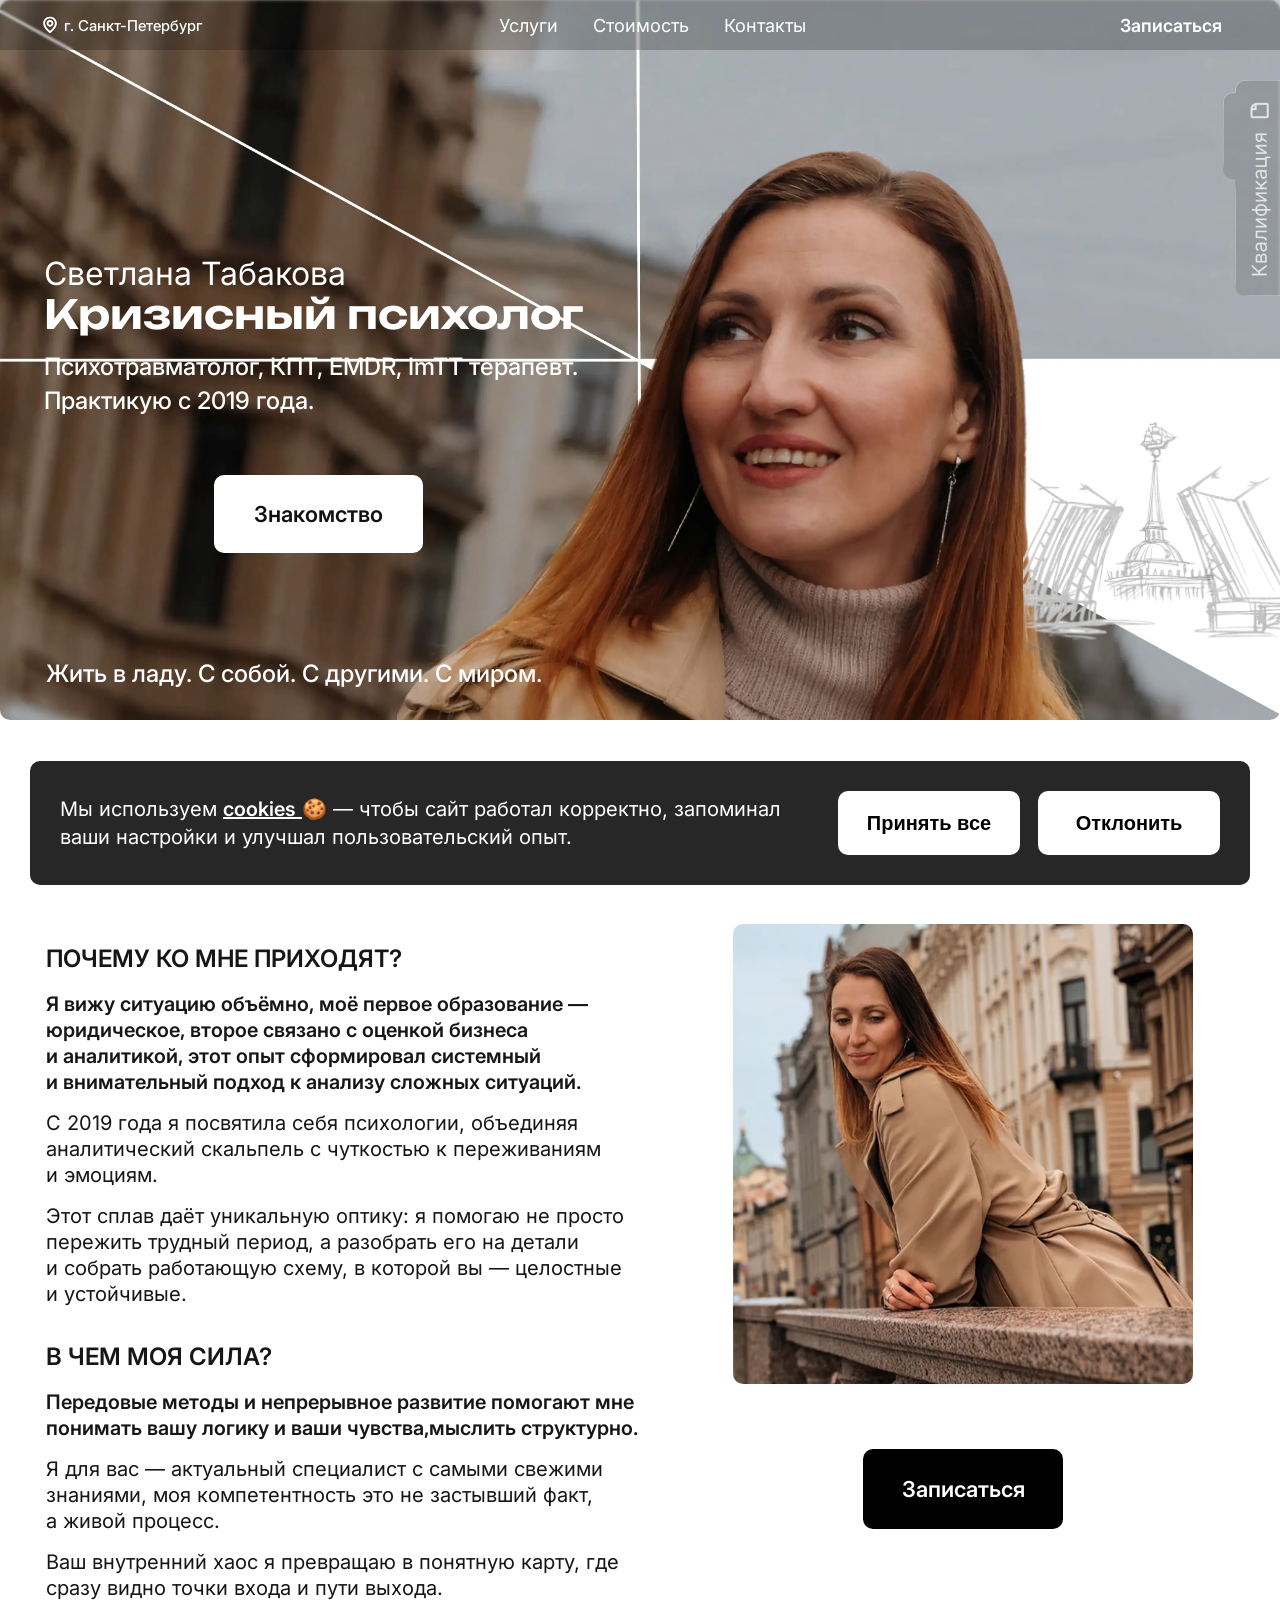
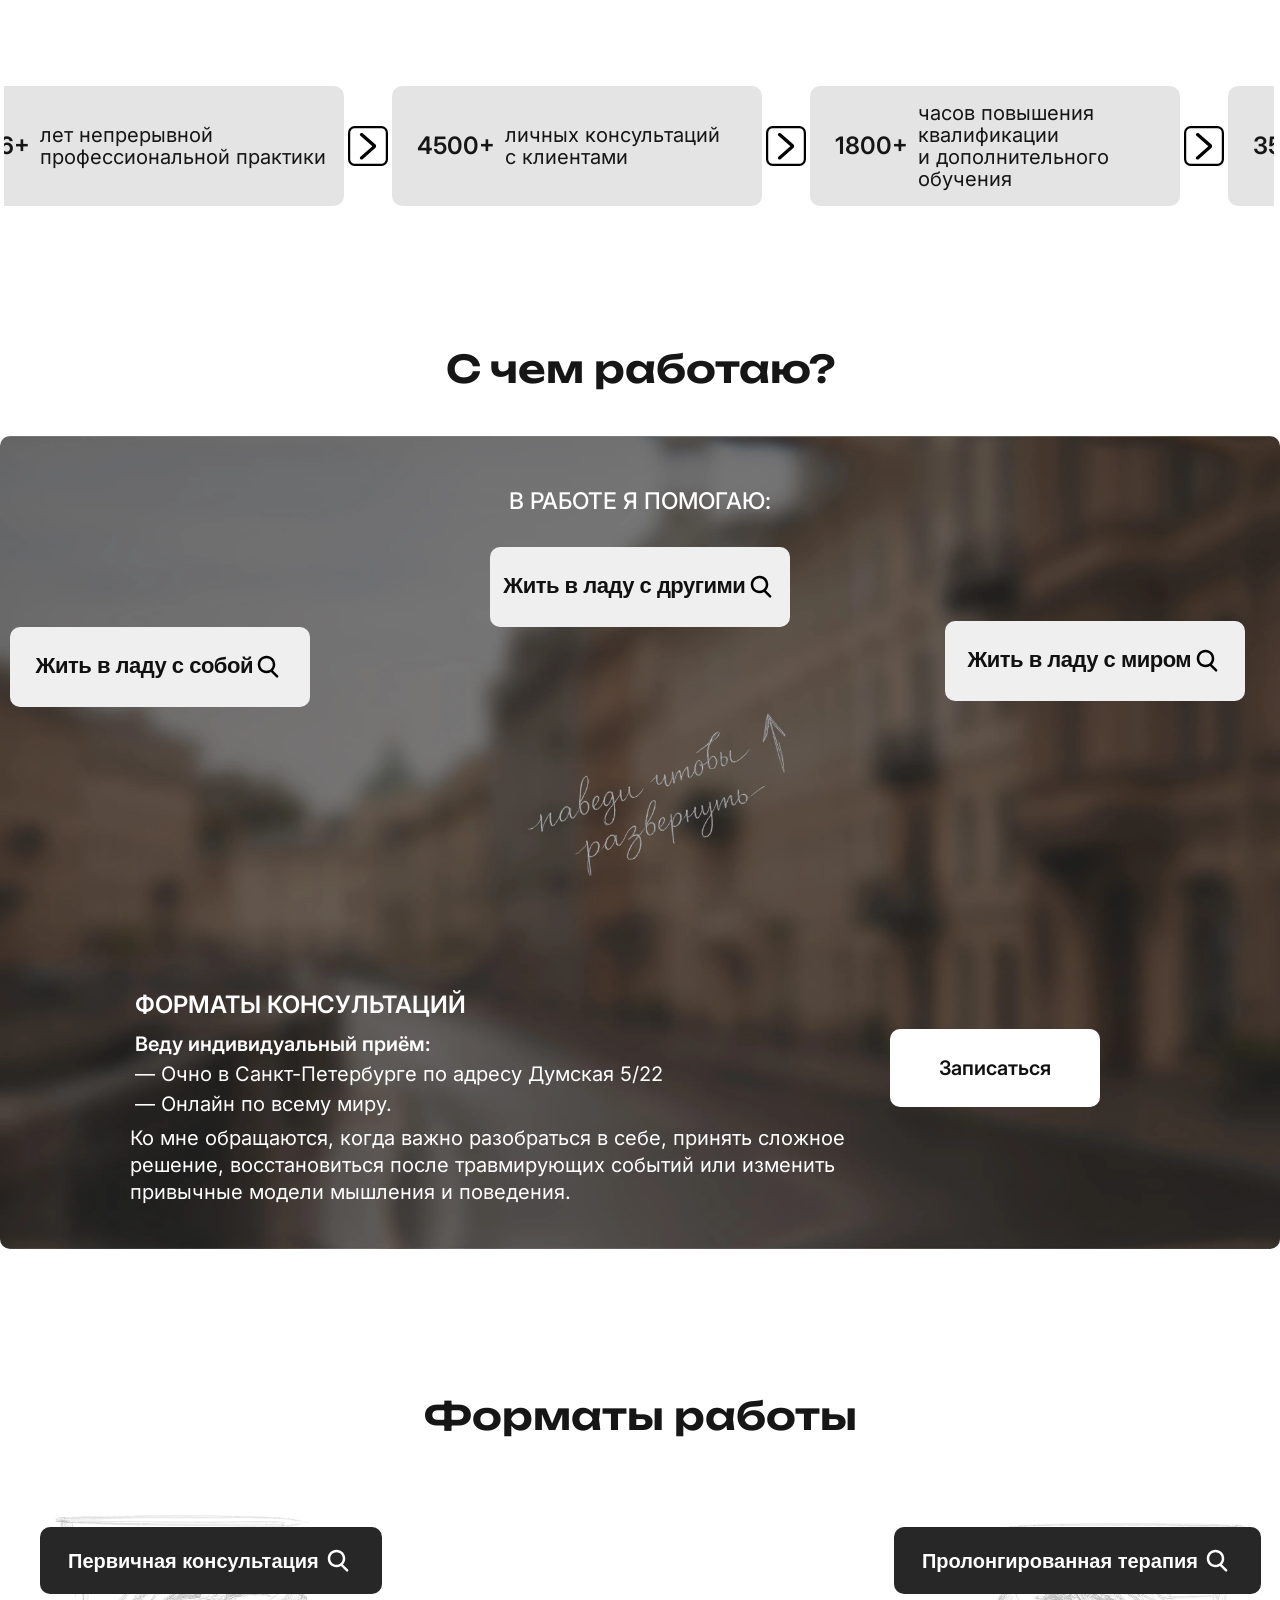
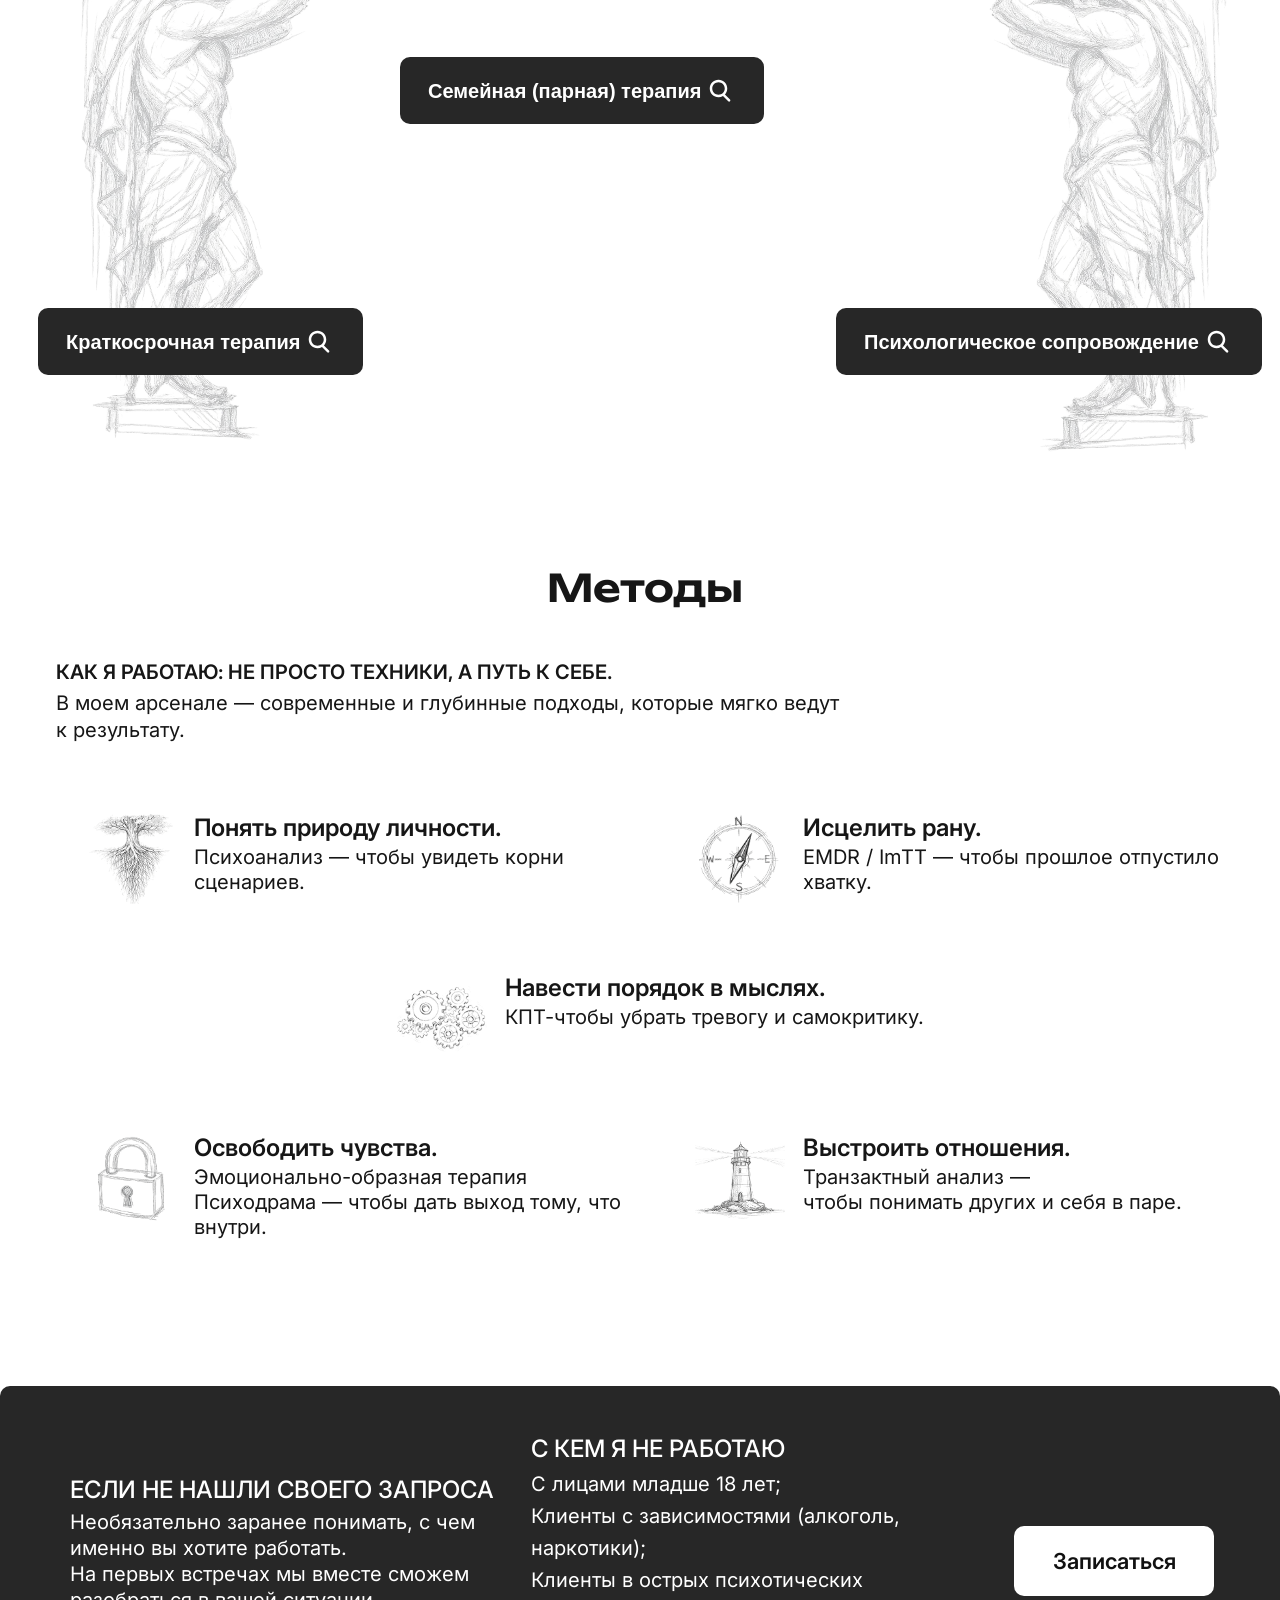
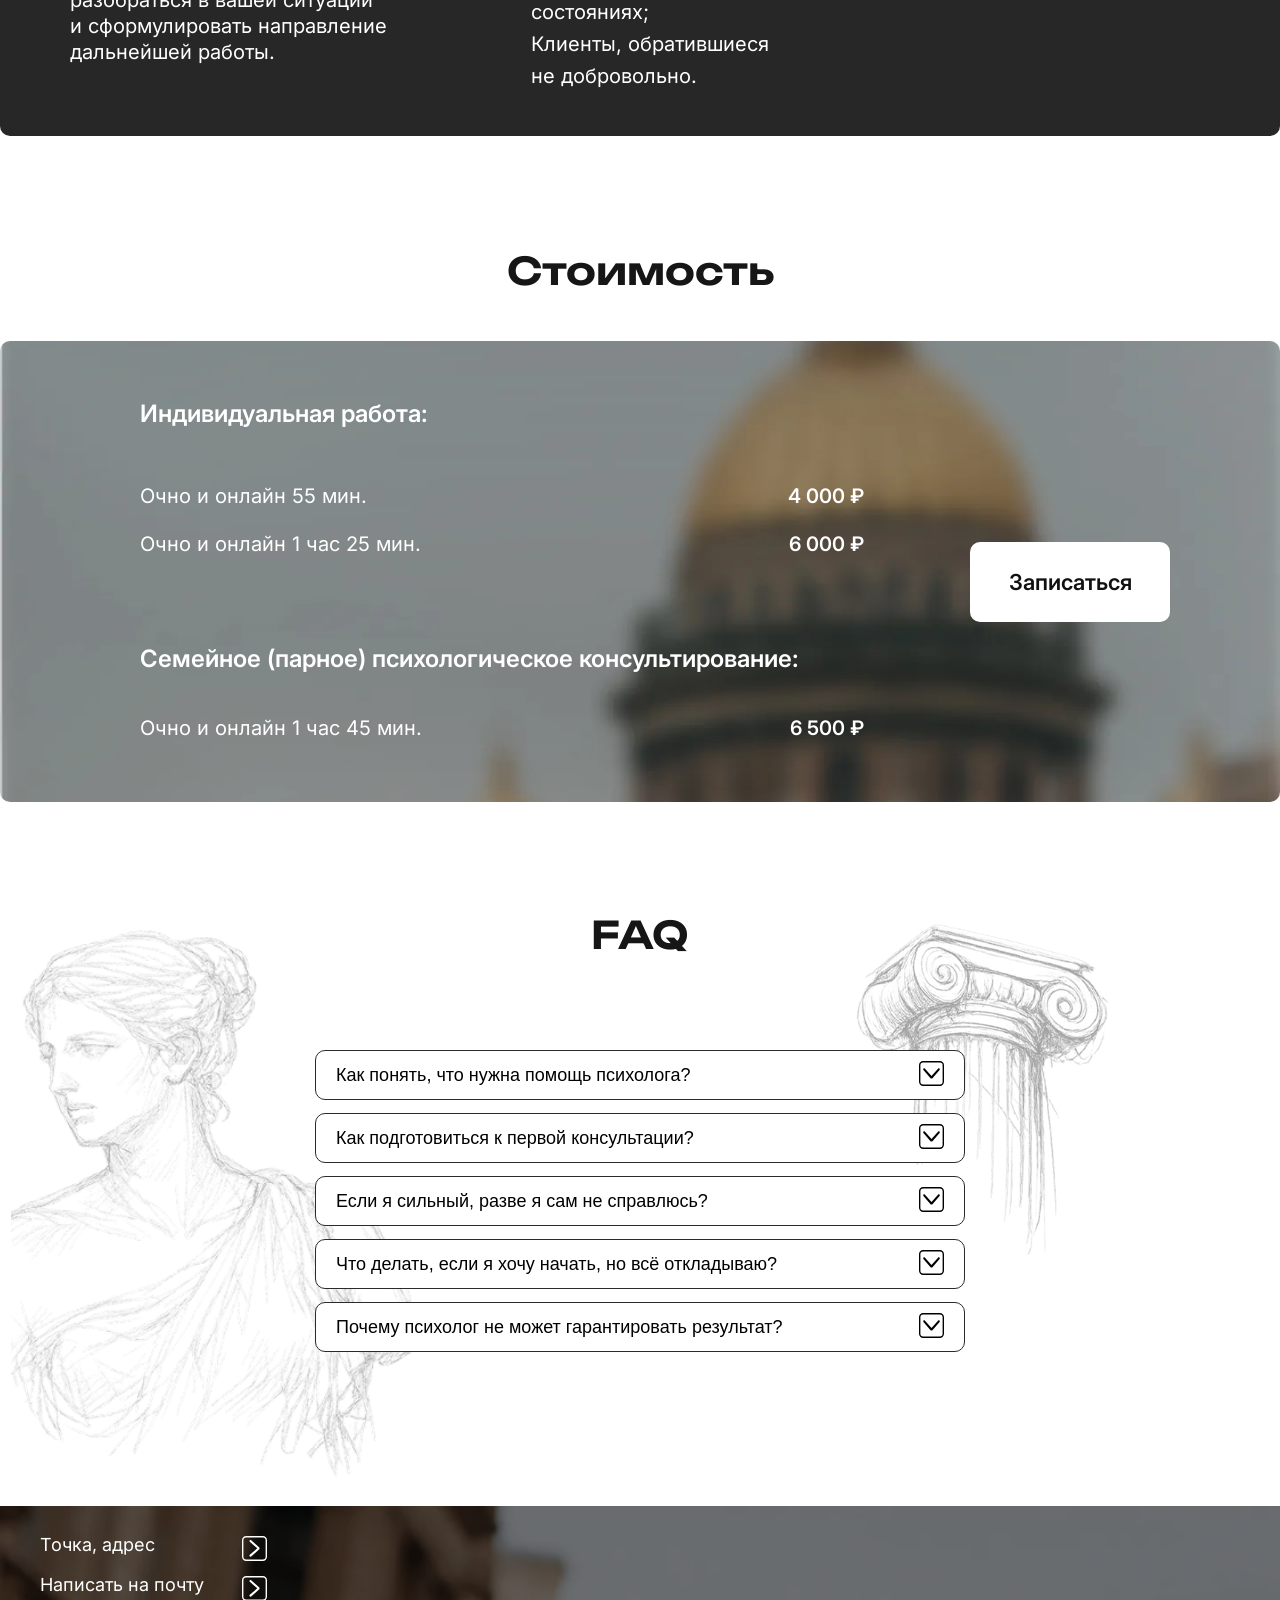
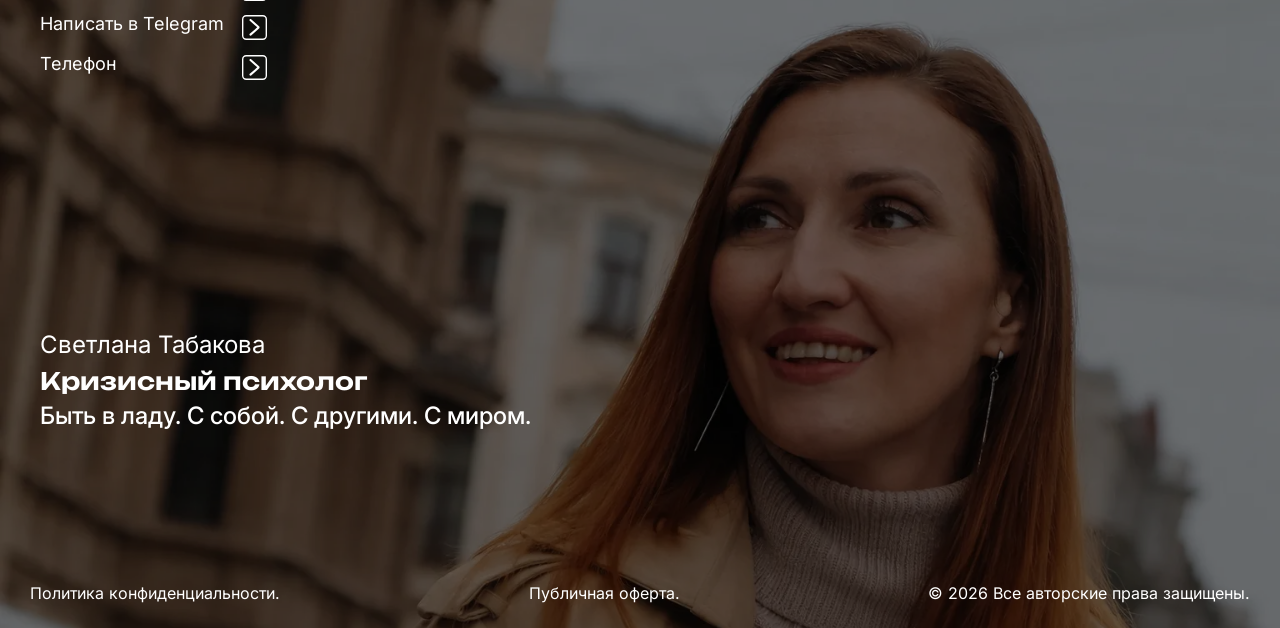
==== index.html @ 74634c0b "SEO" ====
<!doctype html>
<html lang="ru">

<head>
    <meta charset="UTF-8" />
    <meta name="viewport" content="width=device-width, initial-scale=1.0" />
<title>Кризисный психолог в Санкт-Петербурге — Светлана Табакова</title>
<meta name="description" content="Кризисный психолог Светлана Табакова: индивидуальные консультации очно в Санкт-Петербурге, Думская 5/22, и онлайн. Работа с тревогой, кризисом, травмой и отношениями." />

<meta name="author" content="Светлана Табакова" />
<meta name="robots" content="index, follow" />

<link rel="canonical" href="https://svetlanatabakova.ru/" />
<link rel="icon" href="/favicon-new.svg" type="image/svg+xml">
<link rel="alternate icon" href="/favicon-new.svg">

<meta property="og:locale" content="ru_RU" />
<meta property="og:type" content="website" />
<meta property="og:site_name" content="Светлана Табакова" />
<meta property="og:title" content="Кризисный психолог в Санкт-Петербурге — Светлана Табакова" />
<meta property="og:description" content="Индивидуальные консультации психолога очно в Санкт-Петербурге, Думская 5/22, и онлайн. Работа с тревогой, жизненным кризисом, травматическим опытом и отношениями." />
<meta property="og:url" content="https://svetlanatabakova.ru/" />
<meta property="og:image" content="https://svetlanatabakova.ru/img/og-image.jpg" />
<meta property="og:image:width" content="1200" />
<meta property="og:image:height" content="630" />

<meta name="twitter:card" content="summary_large_image" />
<meta name="twitter:title" content="Кризисный психолог в Санкт-Петербурге — Светлана Табакова" />
<meta name="twitter:description" content="Очно в Санкт-Петербурге, Думская 5/22, и онлайн. Индивидуальные консультации при тревоге, кризисе, травматическом опыте и сложностях в отношениях." />
<meta name="twitter:image" content="https://svetlanatabakova.ru/img/og-image.jpg" />
    <link rel="preconnect" href="https://fonts.googleapis.com" />
    <link rel="preconnect" href="https://fonts.gstatic.com" crossorigin />
    <link rel="stylesheet" href="styles.css" />

<script type="application/ld+json">
{
  "@context": "https://schema.org",
  "@graph": [
    {
      "@type": "WebSite",
      "@id": "https://svetlanatabakova.ru/#website",
      "url": "https://svetlanatabakova.ru/",
      "name": "Светлана Табакова — кризисный психолог",
      "inLanguage": "ru-RU",
      "publisher": {
        "@id": "https://svetlanatabakova.ru/#person"
      }
    },
    {
      "@type": "WebPage",
      "@id": "https://svetlanatabakova.ru/#webpage",
      "url": "https://svetlanatabakova.ru/",
      "name": "Кризисный психолог в Санкт-Петербурге — Светлана Табакова",
      "description": "Индивидуальные консультации психолога очно в Санкт-Петербурге, Думская 5/22, и онлайн.",
      "isPartOf": {
        "@id": "https://svetlanatabakova.ru/#website"
      },
      "about": {
        "@id": "https://svetlanatabakova.ru/#business"
      },
      "inLanguage": "ru-RU"
    },
    {
      "@type": "Person",
      "@id": "https://svetlanatabakova.ru/#person",
      "name": "Светлана Табакова",
      "jobTitle": "Кризисный психолог",
      "url": "https://svetlanatabakova.ru/",
      "email": "lana.tabakova@gmail.com",
      "telephone": "+79110010102",
      "sameAs": [
        "https://t.me/TabakovaSvetlana"
      ],
      "address": {
        "@type": "PostalAddress",
        "streetAddress": "Думская 5/22",
        "addressLocality": "Санкт-Петербург",
        "addressCountry": "RU"
      }
    },
    {
      "@type": ["LocalBusiness", "ProfessionalService"],
      "@id": "https://svetlanatabakova.ru/#business",
      "name": "Светлана Табакова — кризисный психолог",
      "description": "Индивидуальные консультации психолога очно в Санкт-Петербурге и онлайн.",
      "url": "https://svetlanatabakova.ru/",
      "email": "lana.tabakova@gmail.com",
      "telephone": "+79110010102",
      "image": "https://svetlanatabakova.ru/img/og-image.jpg",
      "priceRange": "4000-6500 RUB",
      "address": {
        "@type": "PostalAddress",
        "streetAddress": "Думская 5/22",
        "addressLocality": "Санкт-Петербург",
        "addressCountry": "RU"
      },
      "areaServed": {
        "@type": "City",
        "name": "Санкт-Петербург"
      },
      "founder": {
        "@id": "https://svetlanatabakova.ru/#person"
      },
      "sameAs": [
        "https://t.me/TabakovaSvetlana"
      ],
      "hasOfferCatalog": {
        "@type": "OfferCatalog",
        "name": "Консультации психолога",
        "itemListElement": [
          {
            "@type": "Offer",
            "name": "Индивидуальная консультация психолога, 55 минут",
            "price": "4000",
            "priceCurrency": "RUB",
            "itemOffered": {
              "@type": "Service",
              "name": "Индивидуальная консультация психолога очно или онлайн"
            }
          },
          {
            "@type": "Offer",
            "name": "Индивидуальная консультация психолога, 1 час 25 минут",
            "price": "6000",
            "priceCurrency": "RUB",
            "itemOffered": {
              "@type": "Service",
              "name": "Индивидуальная консультация психолога очно или онлайн"
            }
          },
          {
            "@type": "Offer",
            "name": "Индивидуальная консультация психолога, 1 час 45 минут",
            "price": "6500",
            "priceCurrency": "RUB",
            "itemOffered": {
              "@type": "Service",
              "name": "Индивидуальная консультация психолога очно или онлайн"
            }
          }
        ]
      }
    },
    {
      "@type": "FAQPage",
      "@id": "https://svetlanatabakova.ru/#faq",
      "isPartOf": {
        "@id": "https://svetlanatabakova.ru/#webpage"
      },
      "mainEntity": [
        {
          "@type": "Question",
          "name": "Как понять, что нужна помощь психолога?",
          "acceptedAnswer": {
            "@type": "Answer",
            "text": "Сам факт того, что вы задаётесь этим вопросом, уже говорит о том, что стоит прислушаться к себе. Возможно, вы в чем-то застряли и это мешает вам жить."
          }
        },
        {
          "@type": "Question",
          "name": "Как подготовиться к первой консультации?",
          "acceptedAnswer": {
            "@type": "Answer",
            "text": "Никакой специальной подготовки не требуется. По возможности сформулируйте, какой результат вы хотели бы получить от совместной работы, и обеспечьте себе спокойное, конфиденциальное место для сессии."
          }
        },
        {
          "@type": "Question",
          "name": "Если я сильный, разве я сам не справлюсь?",
          "acceptedAnswer": {
            "@type": "Answer",
            "text": "Справляться самому не всегда значит справляться эффективно и без потерь. Иногда самая сильная позиция - это позволить себе принять помощь и поддержку, чтобы идти дальше увереннее."
          }
        },
        {
          "@type": "Question",
          "name": "Что делать, если я хочу начать, но всё откладываю?",
          "acceptedAnswer": {
            "@type": "Answer",
            "text": "Самый простой способ - сделать маленькое конкретное действие: записаться на одну диагностическую сессию. Это ни к чему не обязывает, но помогает сделать первый шаг."
          }
        },
        {
          "@type": "Question",
          "name": "Почему психолог не может гарантировать результат?",
          "acceptedAnswer": {
            "@type": "Answer",
            "text": "Психотерапия - это совместная работа. Специалист даёт инструменты, знания и безопасное пространство, а результат зависит от готовности применять эти инструменты, доверять процессу и быть честным с собой."
          }
        }
      ]
    }
  ]
}
</script>

</head>

<body>
    <main class="page">
        <section class="hero" id="top">

            <div class="hero__bg" aria-hidden="true">
            </div>
            <header class="hero__topbar">
                <div class="hero__city" id="footer-map-trigger"><img src="img/icons/map.svg" alt="" aria-hidden="true"> г. Санкт-Петербург</div>
                <nav class="hero__nav">
                    <a href="#formats">Услуги</a>
                    <a href="#price">Стоимость</a>
                    <a href="#contacts">Контакты</a>
                </nav>
                <div class="hero__actions">
                    <button class="btn btn--link btn--cta" data-open-consult>Записаться</button>
                    <button class="btn btn--icon" id="menu-toggle" aria-expanded="false" aria-controls="mobile-nav" aria-label="Открыть меню"><img
        src="img/icons/menu.svg" alt="" aria-hidden="true"></button>
                </div>
            </header>
            <nav class="mobile-nav" id="mobile-nav" aria-hidden="true">
                <a href="#formats"><b>Услуги</b></a>
                <a href="#price"><b>Стоимость</b></a>
                <a href="#contacts"><b>Контакты</b></a>
            </nav>
            <button class="qualification-tab" id="qualification-open" aria-label="Открыть квалификацию">
                    <picture>
        <!-- Десктоп -->
        <source 
            media="(min-width: 1024px)" 
            srcset="img/icons/desk-icon.png">

        <!-- Мобилка по умолчанию -->
        <img src="img/icons/button.svg" alt="Квалификация">
    </picture>
            </button>
            <div class="hero__content">
                <h1 class="hero__name">Светлана Табакова</h1>
                <p class="hero__title">Кризисный психолог</p>
                <p class="hero__subtitle">Психотравматолог, КПТ, EMDR, ImTT
                    терапевт.<br />Практикую с 2019 года.</p>
                <button class="btn btn--light" id="intro-open">Знакомство</button>
            </div>
            <picture>
                <source srcset="img/PC_anima-icon.webp" media="(min-width: 1024px)">
                <img src="img/anima-icon.webp" class="hero__image" alt="">
            </picture>
            <p class="hero__slogan">Жить в ладу. С собой. С другими. С миром.</p>
        </section>

        <section class="about section-light" id="about">
            <h2 class="title">Обо мне</h2>

            <div class="about__main">
                <article class="about__text">
                    <h3><b>ПОЧЕМУ КО МНЕ ПРИХОДЯТ?</b></h3>
                    <p><strong>Я вижу ситуацию объёмно, моё первое образование — юридическое,
                            второе связано с оценкой
                            бизнеса и аналитикой, этот опыт сформировал системный и внимательный подход к анализу
                            сложных ситуаций.</strong></p>
                    <p>С 2019 года я посвятила себя психологии, объединяя аналитический
                        скальпель с чуткостью к
                        переживаниям и эмоциям.</p>
                    <p>Этот сплав даёт уникальную оптику: я помогаю не просто пережить трудный
                        период, а разобрать его
                        на детали и собрать работающую схему, в которой вы — целостные и устойчивые.</p>

                    <h3><b>В ЧЕМ МОЯ СИЛА?</b></h3>
                    <p><strong>Передовые методы и непрерывное развитие помогают мне понимать
                            вашу логику и ваши
                            чувства,мыслить структурно.</strong></p>
                    <p>Я для вас — актуальный специалист с самыми свежими знаниями, моя
                        компетентность это не застывший
                        факт, а живой процесс.</p>
                    <p>Ваш внутренний хаос я превращаю в понятную карту, где сразу видно точки
                        входа и пути выхода.</p>
                </article>

                <div class="about__media">
                    <div class="about__photo"><img src="img/about-photo.webp" alt="Светлана Табакова у набережной" loading="lazy"/>
                    </div>
                    <button class="btn btn--dark about__cta btn--cta" data-open-consult>Записаться</button>
                </div>
            </div>

            <div class="stats-scroll" aria-label="Преимущества">
                <article class="stat-card"><strong>6+</strong><span>лет непрерывной
                        профессиональной практики</span>
                </article>
                <span class="stat-arrow"><img src="img/icons/Arrow-right.svg" alt="" aria-hidden="true" loading="lazy"></span>
                <article class="stat-card"><strong>4500+</strong><span>личных консультаций с
                        клиентами</span></article>
                <span class="stat-arrow"><img src="img/icons/Arrow-right.svg" alt="" aria-hidden="true" loading="lazy"></span>
                <article class="stat-card"><strong>1800+</strong><span>часов повышения
                        квалификации и дополнительного
                        обучения</span></article>
                <span class="stat-arrow"><img src="img/icons/Arrow-right.svg" alt="" aria-hidden="true" loading="lazy"></span>
                <article class="stat-card"><strong>350+</strong><span>часов личной
                        терапии</span></article>
            </div>
        </section>

        <h2 class="title">С чем работаю?</h2>

        <section class="help section-dark-image" id="help">
            <div class="help__stage">
                <p class="help__lead">В РАБОТЕ Я ПОМОГАЮ:</p>

                <div class="help__cards">

                    <article class="toggle-card help__card help__card--left" data-toggle-card>
                        <button class="toggle-chip is-light" data-toggle-trigger aria-expanded="false">Жить в ладу с
                            собой <img src="img/icons/Search-Bl.svg" alt="" aria-hidden="true" loading="lazy"></button>
                        <div class="toggle-content" data-toggle-content>
                            <p><b>Когда внутри ясно и спокойно</b><br />— Унять внутреннюю тревогу
                                и напряжение<br />— Перестать себя критиковать и обесценивать<br />— Понять,
                                чего хочется на самом деле<br />— Вернуть вкус к жизни и энергию<br />— Подружиться
                                со своими эмоциями (даже с гневом и грустью)
                            </p>
                        </div>
                    </article>

                    <article class="toggle-card help__card help__card--center" data-toggle-card>
                        <button class="toggle-chip is-light" data-toggle-trigger aria-expanded="false">Жить в ладу с
                            другими <img src="img/icons/Search-Bl.svg" alt="" aria-hidden="true" loading="lazy"></button>
                        <div class="toggle-content" data-toggle-content>
                            <p><b>Когда отношения приносят радость, а не боль</b><br />— Перестать бояться конфликтов и
                                научиться договариваться<br />— Выстроить личные границы без чувства вины<br />— Понять
                                причины повторяющихся ссор в паре<br />— Исцелить детские травмы, влияющие на отношения
                                сейчас<br />— Научиться доверять и быть уязвимым без страха</p>
                        </div>
                    </article>

                    <article class="toggle-card help__card help__card--right" data-toggle-card>
                        <button class="toggle-chip is-light" data-toggle-trigger aria-expanded="false">Жить в ладу с
                            миром <img src="img/icons/Search-Bl.svg" alt="" aria-hidden="true" loading="lazy"></button>
                        <div class="toggle-content" data-toggle-content>
                            <p><b>Когда мир не пугает, а открывается</b><br />— Найти опору, когда земля уходит
                                из-под ног<br />— Справиться с жизненными кризисами и переменами<br />
                                — Принять то, что нельзя изменить (утрату, расставание)<br />— Перестать ждать подвоха
                                от жизни<br />— Ощутить себя в безопасности здесь и сейчас</p>
                        </div>
                    </article>
                </div>

              <div class="help__consulting">

    <div class="help__consulting-top">
        <div class="help__consulting-text">
            <h3>ФОРМАТЫ КОНСУЛЬТАЦИЙ</h3>

            <p><strong>Веду индивидуальный приём:</strong><br>
                — Очно в Санкт-Петербурге по адресу Думская 5/22<br>
                — Онлайн по всему миру.
            </p>
        </div>

        <button class="btn btn--light help__cta btn--cta" data-open-consult>
            Записаться
        </button>
    </div>

    <div class="help__consulting-bottom">
        <p>
            Ко мне обращаются, когда важно разобраться в себе, принять сложное решение,
            восстановиться после травмирующих событий или изменить привычные модели мышления и поведения.
        </p>
    </div>

</div>
        </section>

        <section class="formats section-light" id="formats">
            <h2 class="title">Форматы работы</h2>
            <div class="formats__stage">
                <img class="formats__art formats__art--left" src="img/column-left.webp"
                    alt="Декоративная скульптура слева" loading="lazy"/>
                <img class="formats__art formats__art--right" src="img/column-right.webp"
                    alt="Декоративная скульптура справа" loading="lazy" />

                <article class="toggle-card formats__card formats__card--tl" data-toggle-card>
                    <button class="toggle-chip" data-toggle-trigger aria-expanded="false">Первичная консультация
                        <img src="img/icons/Search.svg" alt="" aria-hidden="true" loading="lazy"></button>
                    <div class="toggle-content" data-toggle-content>
                        <p>На первой встрече мы познакомимся, уточним
                            или сформируем ваш запрос и наметим возможные пути решения.<br /> Вы можете выбрать удобную
                            продолжительность встречи: 55 минут или 1 час 25 минут.<br />Консультация поможет взглянуть
                            на ситуацию с новой стороны и понять, хотите ли вы продолжить работу дальше.</p>
                    </div>
                </article>

                <article class="toggle-card formats__card formats__card--tr" data-toggle-card>
                    <button class="toggle-chip" data-toggle-trigger aria-expanded="false"
                        style="font-size: 10px;">Пролонгированная терапия
                        <img src="img/icons/Search.svg" alt="" aria-hidden="true" loading="lazy"></button>
                    <div class="toggle-content" data-toggle-content>
                        <p><b>Подходит для работы с глубокими
                                и комплексными запросами, когда важно исследовать внутренние процессы и добиться
                                устойчивых
                                изменений в восприятии себя, других и мира.</b><br />Сроки работы заранее
                            не устанавливаются —
                            терапия продолжается столько, сколько вы считаете необходимым, до ощущения внутренней
                            достаточности и завершённости.<br />Рекомендуемая регулярность встреч —
                            1 раз в 7–10 дней.<br />Также можно закрепить постоянный день и время для встреч
                            на длительный период.</p>
                    </div>
                </article>

                <article class="toggle-card formats__card formats__card--c" data-toggle-card>
                    <button class="toggle-chip" data-toggle-trigger aria-expanded="false">Семейная (парная) терапия
                        <img src="img/icons/Search.svg" alt="" aria-hidden="true" loading="lazy"></button>
                    <div class="toggle-content" data-toggle-content>
                        <p>Сессии проходят 1 раз в 1,5–2 недели — такая периодичность позволяет
                            партнёрам осмыслить полученные инсайты и постепенно внедрять изменения
                            в отношения.<br />Продолжительность встречи — 1,5–2 часа.Обычно для работы с запросом
                            требуется
                            от 3 до 8 сессий.<br />Дальнейшее продолжение терапии вы определяете самостоятельно, исходя
                            из своих ощущений и потребностей.</p>
                    </div>
                </article>

                <article class="toggle-card formats__card formats__card--bl" data-toggle-card>
                    <button class="toggle-chip" data-toggle-trigger aria-expanded="false">Краткосрочная терапия
                        <img src="img/icons/Search.svg" alt="" aria-hidden="true" loading="lazy"></button>
                    <div class="toggle-content" data-toggle-content>
                        <p><b>Подходит для работы с конкретным запросом или одной темой,
                                в которой
                                вы хотите разобраться.</b><br />Обычно требуется от 3 до 10 встреч.<br />Рекомендуемая
                            периодичность — 1 раз в 7–10 дней.</p>
                    </div>
                </article>

                <article class="toggle-card formats__card formats__card--br" data-toggle-card>
                    <button class="toggle-chip" data-toggle-trigger aria-expanded="false">Психологическое сопровождение
                        <img src="img/icons/Search.svg" alt="" aria-hidden="true" loading="lazy"></button>
                    <div class="toggle-content" data-toggle-content>
                        <p><b>Этот формат подходит в периоды острого стресса, переживания горя,
                                травмирующих событий или сложных жизненных решений. В такие моменты особенно важны
                                поддержка, внимание и безопасное пространство, когда собственных ресурсов может
                                не хватать.
                            </b><br />Регулярность встреч может составлять до 2 раз в неделю.<br />Продолжительность
                            сессии
                            вы выбираете самостоятельно, ориентируясь на свои внутренние потребности.</p>
                    </div>
                </article>
            </div>
        </section>

        <section class="methods-section section-light" id="methods">
            <h2 class="title">Методы</h2>
            <p class="methods__heading">КАК Я РАБОТАЮ: НЕ ПРОСТО ТЕХНИКИ, А ПУТЬ К СЕБЕ.</p>
            <p class="methods__lead">В моем арсенале — современные и глубинные подходы, которые мягко ведут к
                результату.</p>

            <div class="methods-grid">
                <article class="method-item">
                    <img src="img/icons/tree.png" alt="Иконка корни" loading="lazy"/>
                    <div>
                        <h3>Понять природу личности.</h3>
                        <p>Психоанализ — чтобы увидеть корни сценариев.</p>
                    </div>
                </article>

                <article class="method-item">
                    <img src="img/icons/compass.png" alt="Иконка компас" loading="lazy"/>
                    <div>
                        <h3>Исцелить рану.</h3>
                        <p>EMDR / ImTT — чтобы прошлое отпустило хватку.</p>
                    </div>
                </article>

                <article class="method-item method-item--wide">
                    <img src="img/icons/gears.png" alt="Иконка шестерни" loading="lazy"/>
                    <div>
                        <h3>Навести порядок в мыслях.</h3>
                        <p>КПТ-чтобы убрать тревогу и самокритику.</p>
                    </div>
                </article>

                <article class="method-item">
                    <img src="img/icons/castle.png" alt="Иконка замок" loading="lazy"/>
                    <div>
                        <h3>Освободить чувства.</h3>
                        <p>Эмоционально-образная терапия<br />Психодрама — чтобы дать выход тому, что внутри.</p>
                    </div>
                </article>

                <article class="method-item">
                    <img src="img/icons/lighthouse.png" alt="Иконка маяк" loading="lazy"/>
                    <div>
                        <h3>Выстроить отношения.</h3>
                        <p>Транзактный анализ —<br />чтобы понимать других и себя в паре.</p>
                    </div>
                </article>
            </div>
        </section>

        <section class="section-dark info-block" id="info">
            <div class="container">

                <div class="info-block__inner">
                    <div class="info-block__top">

                        <h2>ЕСЛИ НЕ НАШЛИ СВОЕГО ЗАПРОСА</h2>

                        <p>
                            Необязательно заранее понимать, с чем именно вы хотите работать.<br />
                            На первых встречах мы вместе сможем разобраться в вашей ситуации
                            и сформулировать направление дальнейшей работы.
                        </p>
                    </div>
                    <div class="info-block__bottom">
                        <div class="info-block__text">
                            <h3>С КЕМ Я НЕ РАБОТАЮ</h3>

                            <ul>
                                <li>С лицами младше 18 лет;</li>
                                <li>Клиенты с зависимостями (алкоголь, наркотики);</li>
                                <li>Клиенты в острых психотических состояниях;</li>
                                <li>Клиенты, обратившиеся не добровольно.</li>
                            </ul>
                        </div>
                        <div class="info-block__cta">
                            <button class="btn btn--light btn--cta" data-open-consult>Записаться</button>
                        </div>
                    </div>

                </div>

            </div>
        </section>

        <section class="price section-light" id="price">
            <h2 class="title">Стоимость</h2>
            <div class="price__panel">
                <div class="price__list">
                    <div class="price__group">
                        <p><strong>Индивидуальная работа:</strong></p>
                        <p>Очно и онлайн 55 мин. <b>4 000 ₽</b></p>
                        <p> Очно и онлайн 1 час 25 мин. <b>6 000 ₽</b></p>
                    </div>
                    <div class="price__group-bottom">
                        <p><strong>Семейное (парное) психологическое консультирование:</strong></p>
                        <p>Очно и онлайн 1 час 45 мин.<b>6 500 ₽</b></p>
                    </div>
                </div>
                <button class="btn btn--light btn--cta" data-open-consult>Записаться</button>
            </div>
        </section>

        <section class="faq section-light">
            <h2 class="title">FAQ</h2>
            <div class="faq-list">
                <article class="faq-item" data-toggle-card>
                    <button class="faq-btn" data-toggle-trigger aria-expanded="false">Как понять, что нужна помощь
                        психолога? <span><img src="img/icons/Arrow-down.svg" alt="" aria-hidden="true" loading="lazy"></span></button>
                    <div class="faq-answer" data-toggle-content>
                        <p>Сам факт того, что вы задаётесь этим вопросом, уже говорит
                            о том, что стоит прислушаться к себе. <br /> Возможно, вы в чем‑то «застряли» и это мешает
                            вам жить.
                        </p>
                    </div>
                </article>
                <article class="faq-item" data-toggle-card>
                    <button class="faq-btn" data-toggle-trigger aria-expanded="false">Как подготовиться к первой
                        консультации? <span><img src="img/icons/Arrow-down.svg" alt="" aria-hidden="true" loading="lazy"></span></button>
                    <div class="faq-answer" data-toggle-content>
                        <p>Никакой специальной подготовки не требуется. <br /> Единственная просьба — по возможности,
                            сформулировать, какой результат вы хотели бы получить от нашей совместной работы,
                            и обеспечить себе спокойное, конфиденциальное место для сессии, где вас никто не прервёт.
                        </p>
                    </div>
                </article>
                <article class="faq-item" data-toggle-card>
                    <button class="faq-btn" data-toggle-trigger aria-expanded="false">Если я сильный, разве я сам не
                        справлюсь? <span><img src="img/icons/Arrow-down.svg" alt="" aria-hidden="true" loading="lazy"></span></button>
                    <div class="faq-answer" data-toggle-content>
                        <p>Справляться самому не всегда значит справляться эффективно и без потерь. <br />Иногда самая
                            сильная позиция — это позволить себе принять помощь и поддержку, чтобы идти дальше
                            ещё увереннее.</p>
                    </div>
                </article>
                <article class="faq-item" data-toggle-card>
                    <button class="faq-btn" data-toggle-trigger aria-expanded="false">Что делать, если я хочу начать, но
                        всё откладываю? <span><img src="img/icons/Arrow-down.svg" alt="" aria-hidden="true" loading="lazy"></span></button>
                    <div class="faq-answer" data-toggle-content>
                        <p>Это нормально.<br />Самый простой способ — перестать думать и сделать маленькое конкретное
                            действие: записаться на одну диагностическую сессию.<br />Это ни к чему
                            не обязывает.<br />Вы просто придёте познакомиться, и после этого примете
                            решение.<br />Обычно именно первый шаг снимает львиную долю страха
                            и сопротивления.</p>
                    </div>
                </article>
                <article class="faq-item" data-toggle-card>
                    <button class="faq-btn" data-toggle-trigger aria-expanded="false">Почему психолог не может
                        гарантировать результат? <span><img src="img/icons/Arrow-down.svg" alt="" aria-hidden="true" loading="lazy"></span></button>
                    <div class="faq-answer" data-toggle-content>
                        <p>Психотерапия — это совместная работа, а не волшебная таблетка.<br />Я, как специалист,
                            даю вам инструменты, знания и безопасное пространство.<br />Результат зависит от того,
                            насколько вы готовы эти инструменты применять, доверять процессу и быть честным с самим
                            собой.<br />Обещать быстрое «исцеление» – неэтично.<br />Гарантировать можно лишь то,
                            что я сделаю всё возможное со своей стороны, чтобы вам помочь.</p>
                    </div>
                </article>
            </div>
        </section>

        <footer class="footer" id="contacts">
            <div class="footer__bg" aria-hidden="true">
                <img src="img/footer-ph.webp" alt="" aria-hidden="true" loading="lazy">
            </div>

            <ul class="footer__links">
                <li>
<li class="footer__item footer__item--map">

    <span class="footer__label" id="open-map">Точка, адрес</span>
    <span class="footer__go" id="map-arrow">
        <img src="img/icons/Arrow-rightW.svg" alt="" aria-hidden="true" loading="lazy">
    </span>

    <div class="map-popup" id="map-popup">
        <script type="text/javascript" charset="utf-8" async
            src="https://api-maps.yandex.ru/services/constructor/1.0/js/?um=constructor%3A3764629a6627decd0d462bcb3f797cd612fb704bcc325d1809f50b25eabda153&amp;width=100%25&amp;height=300&amp;lang=ru_RU&amp;scroll=true">
        </script>
    </div>

</li>
                <li><span class="footer__label"><a href="mailto:lana.tabakova@gmail.com" class="footer__label">
    Написать на почту
</span><span class="footer__go"><img
                            src="img/icons/Arrow-rightW.svg" alt="" aria-hidden="true" loading="lazy"></a></span></li>
                <li><span class="footer__label"><a href="https://t.me/TabakovaSvetlana" target="_blank" class="footer__label">
    Написать в Telegram
</span><span class="footer__go"><img
                            src="img/icons/Arrow-rightW.svg" alt="" aria-hidden="true" loading="lazy"></a></span></li>
                <li><span class="footer__label"><a href="sms:+79110010102" class="footer__label">
    Телефон
</span><span class="footer__go"><img
                            src="img/icons/Arrow-rightW.svg" alt="" aria-hidden="true" loading="lazy"></a></span></li>
            </ul>

            <div class="footer__identity">
                <p class="footer__name">Светлана Табакова</p>
                <p class="footer__role">Кризисный психолог</p>
                <p class="footer__motto">Быть в ладу. С собой. С другими. С миром.</p>
            </div>

            <div class="footer__legal">
                <span><a href="source/Politika_konfidentsialnosti_2026.pdf" class="doc-link">Политика
                        конфиденциальности.</a></span>
                <span><a href="source/Publichnaya_oferta_2026.pdf" class="doc-link">Публичная
                        оферта.</a></span>
                <span>© 2026 Все авторские права защищены.</span>
            </div>
        </footer>
    </main>

    <div class="modal" id="intro-modal" aria-hidden="true">
        <div class="modal__overlay" data-close="intro-modal"></div>
        <div class="modal__panel modal__panel--video">
            <div class="video-card">
                <video id="intro-video" playsinline controls preload="none">
                <source src="source/IMG_1676.mp4" type="video/mp4">
                </video>
            </div>
        </div>
    </div>

    <div class="modal" id="qualification-modal" aria-hidden="true">
        <div class="modal__overlay" data-close="qualification-modal"></div>
        <div class="modal__panel">
            <h3 class="modal__title">Квалификация</h3>
            <p class="modal__lead">Имею профессиональное образование и регулярно повышаю
                квалификацию</p>
            <p class="modal__section">1. Базовое образование.</p>
            <div class="diplomas diplomas--five">
                <div class="diploma"> <img src="/img/diploma/diploma-1.webp" alt="Диплом 1" loading="lazy"></div>
                <div class="diploma"><img src="/img/diploma/diploma-2.webp" alt="Диплом 2" loading="lazy"></div>
                <div class="diploma"><img src="/img/diploma/diploma-3.webp" alt="Диплом 3" loading="lazy"></div>
                <div class="diploma"><img src="/img/diploma/diploma-4.webp" alt="Диплом 4" loading="lazy"></div>
                <div class="diploma"><img src="/img/diploma/diploma-5.webp" alt="Диплом 5" loading="lazy"></div>
            </div>
            <p class="modal__section">2. Повышение квалификации.</p>
            <div class="diplomas diplomas--four">
                <div class="diploma"><img src="/img/diploma/qualification-1.webp" alt="Квалификация 1" loading="lazy"></div>
                <div class="diploma"><img src="/img/diploma/qualification-2.webp" alt="Квалификация 2" loading="lazy"></div>
                <div class="diploma"><img src="/img/diploma/qualification-3.webp" alt="Квалификация 3" loading="lazy"></div>
                <div class="diploma"><img src="/img/diploma/qualification-4.webp" alt="Квалификация 4" loading="lazy"></div>
                <div class="diploma"><img src="/img/diploma/qualification-5.webp" alt="Квалификация 5" loading="lazy"></div>
                <div class="diploma"><img src="/img/diploma/qualification-6.webp" alt="Квалификация 6" loading="lazy"></div>
                <div class="diploma"><img src="/img/diploma/qualification-7.webp" alt="Квалификация 7" loading="lazy"></div>
                <div class="diploma"><img src="/img/diploma/qualification-8.webp" alt="Квалификация 8" loading="lazy"></div>
                <div class="diploma"><img src="/img/diploma/qualification-9.webp" alt="Квалификация 9" loading="lazy"></div>
                <div class="diploma"><img src="/img/diploma/qualification-10.webp" alt="Квалификация 10" loading="lazy"></div>
                <div class="diploma"><img src="/img/diploma/qualification-11.webp" alt="Квалификация 11" loading="lazy"></div>
                <div class="diploma"><img src="/img/diploma/qualification-12.webp" alt="Квалификация 12" loading="lazy"></div>
            </div>

            <div class="qualification-more" id="qualification-more" hidden>
                <p class="modal__section">3. Сертификаты.</p>
                <div class="diplomas diplomas--four diplomas--certs">
                    <div class="diploma"><img src="/img/diploma/cert-1.webp" alt="Сертификат 1" loading="lazy"></div>
                    <div class="diploma"><img src="/img/diploma/cert-2.webp" alt="Сертификат 2" loading="lazy"></div>
                    <div class="diploma"><img src="/img/diploma/cert-3.webp" alt="Сертификат 3" loading="lazy"></div>
                    <div class="diploma"><img src="/img/diploma/cert-4.webp" alt="Сертификат 4" loading="lazy"></div>
                    <div class="diploma"><img src="/img/diploma/cert-5.webp" alt="Сертификат 5" loading="lazy"></div>
                    <div class="diploma"><img src="/img/diploma/cert-6.webp" alt="Сертификат 6" loading="lazy"></div>
                    <div class="diploma"><img src="/img/diploma/cert-7.webp" alt="Сертификат 7" loading="lazy"></div>
                    <div class="diploma"><img src="/img/diploma/cert-8.webp" alt="Сертификат 8" loading="lazy"></div>
                    <div class="diploma"><img src="/img/diploma/cert-9.webp" alt="Сертификат 9" loading="lazy"></div>
                    <div class="diploma"><img src="/img/diploma/cert-10.webp" alt="Сертификат 10" loading="lazy"></div>
                    <div class="diploma"><img src="/img/diploma/cert-11.webp" alt="Сертификат 11" loading="lazy"></div>
                    <div class="diploma"><img src="/img/diploma/cert-12.webp" alt="Сертификат 12" loading="lazy"></div>
                    <div class="diploma"> <img src="/img/diploma/cert-13.webp" alt="Сертификат 13" loading="lazy"></div>
                    <div class="diploma"><img src="/img/diploma/cert-14.webp" alt="Сертификат 14" loading="lazy"></div>
                    <div class="diploma"><img src="/img/diploma/cert-15.webp" alt="Сертификат 15" loading="lazy"></div>
                    <div class="diploma"><img src="/img/diploma/cert-16.webp" alt="Сертификат 16" loading="lazy"></div>
                    <div class="diploma"><img src="/img/diploma/cert-17.webp" alt="Сертификат 17" loading="lazy"></div>
                    <div class="diploma"><img src="/img/diploma/cert-18.webp" alt="Сертификат 18" loading="lazy"></div>
                    <div class="diploma"><img src="/img/diploma/cert-19.webp" alt="Сертификат 19" loading="lazy"></div>
                    <div class="diploma"><img src="/img/diploma/cert-20.webp" alt="Сертификат 20" loading="lazy"></div>
                </div>
            </div>

            <button class="btn btn--light qualification-expand" id="qualification-expand" type="button"
                aria-expanded="false">Смотреть ещё</button>
        </div>
    </div>

    <div class="modal" id="consult-modal" aria-hidden="true">
        <div class="modal__overlay" data-close="consult-modal"></div>
        <div class="modal__panel consult-modal">
            <h3 class="modal__title">Запись на консультацию</h3>
            <p class="modal__lead">Оставьте данные и я свяжусь с вами в ближайшее время.</p>
   <form class="consult-form"
      action="https://getform.io/f/0yii679jwx0"
      method="POST">
<input 
    type="text"
    name="fi-sender-firstName"
    placeholder="Имя Фамилия"
    required
    minlength="3"
    pattern="^[А-Яа-яA-Za-zЁё\s-]+$"
    title="Введите имя и фамилию буквами"
/>
<input 
    type="tel"
    name="fi-sender-phone"
    placeholder="Телефон"
    required
    pattern="^\+[1-9]\d{10,14}$"
    title="Введите номер в международном формате. Например: +79991234567"
/>
    <input type="email" name="fi-sender-email" placeholder="E-mail" required />
    <textarea name="fi-text-message" placeholder="Можете оставить ваш комментарий"></textarea>

<label class="consent-row first-row">
    <input type="checkbox" id="privacy" name="fi-consent-privacy" required />
    <span class="consent-text">
        Я согласен с
        <a href="source/Politika_konfidentsialnosti_2026.pdf" class="doc-link" target="_blank" rel="noopener">
            Политикой конфиденциальности
        </a>
    </span>
</label>

<label class="consent-row">
    <input type="checkbox" id="offer" name="fi-consent-offer" required />
    <span class="consent-text">
        Я принимаю условия
        <a href="source/Publichnaya_oferta_2026.pdf" class="doc-link" target="_blank" rel="noopener">
            Публичной оферты
        </a>
    </span>
</label>


    <button type="submit" class="btn btn--light btn--submit btn--cta">
        Записаться
    </button>
</form>
        </div>
    </div>

    <div class="modal" id="doc-modal" aria-hidden="true">
        <div class="modal__overlay" data-close="doc-modal"></div>

        <div class="modal__panel">
            <button class="modal__close" data-close="doc-modal" aria-label="Закрыть окно">×</button>

            <iframe id="doc-frame" src="" width="100%" height="100%" style="border: none;" title="Документ"></iframe>
        </div>
    </div>
<div class="modal modal--inline" id="map-modal" aria-hidden="true">
    <div class="modal__panel modal__panel--map">
       <iframe id="map-frame" frameborder="0" allowfullscreen title="Карта: Санкт-Петербург, Думская 5/22"></iframe>
    </div>
</div>

</div>

    </div>
    <div class="lightbox" id="lightbox">
    <img class="lightbox__img" id="lightbox-img" src="" alt="">
</div>
<script>
document.addEventListener('DOMContentLoaded', () => {

    const lightbox = document.getElementById('lightbox');
    const lightboxImg = document.getElementById('lightbox-img');

    if (!lightbox || !lightboxImg) return;

    document.querySelectorAll('.diploma img').forEach(img => {
        img.addEventListener('click', () => {
            lightboxImg.src = img.src;
            lightbox.classList.add('is-open');
        });
    });

    lightbox.addEventListener('click', () => {
        lightbox.classList.remove('is-open');
        lightboxImg.src = '';
    });

});
</script>

<script src="https://forminit.com/sdk/v1/forminit.js"></script>

<script
  src="https://example.com/forminit.js"
  onerror="console.warn('forminit.js не загрузился, форма работает без него')">
</script>

<script defer>
  document.addEventListener("DOMContentLoaded", () => {
    const forminit = new Forminit();
    const FORM_ID = "0yii679jwx0";
    const form = document.getElementById("contact-form");

    form.addEventListener("submit", async (e) => {
      e.preventDefault();

      const formData = new FormData(form);

      console.log("sending...");

      const res = await forminit.submit(FORM_ID, formData);

      console.log(res);
    });
  });
</script>

<div class="cookie-consent" id="cookie-consent">
  <p class="cookie-consent__text">
    Мы используем
    <a href="source/Politika_konfidentsialnosti_2026.pdf" target="_blank" class="cookie-consent__link">
      <b>cookies</b>
    </a>
    🍪 — чтобы сайт работал корректно, запоминал ваши настройки и улучшал пользовательский опыт.
  </p>

  <div class="cookie-consent__actions">
    <button class="cookie-consent__btn cookie-consent__btn--accept" id="cookie-accept">
      Принять все
    </button>
    <button class="cookie-consent__btn cookie-consent__btn--decline" id="cookie-decline">
      Отклонить
    </button>
  </div>
</div>

<script>
const phoneInput = document.querySelector('input[name="fi-sender-phone"]');
const nameInput = document.querySelector('input[name="fi-sender-firstName"]');

phoneInput.addEventListener('invalid', () => {
    phoneInput.setCustomValidity(
        'Введите номер в формате +79991234567'
    );
});

phoneInput.addEventListener('input', () => {
    phoneInput.setCustomValidity('');
});

nameInput.addEventListener('invalid', () => {
    nameInput.setCustomValidity(
        'Введите имя и фамилию буквами'
    );
});

nameInput.addEventListener('input', () => {
    nameInput.setCustomValidity('');
});
</script>

<script>
window.addEventListener('load', () => {
    const video = document.getElementById('intro-video');

    if (!video) return;

    const t = setTimeout(() => {
        video.preload = 'auto';
        video.load();
    }, 1500);

    window.addEventListener('beforeunload', () => clearTimeout(t));
});
</script>

    <script src="script.js" defer></script>

</body>

</html>
---- styles.css ----
@font-face {
    font-family: 'Inter';
    src: url('/fonts/Inter/static/Inter-Regular.woff2') format('woff2'),
         url('/fonts/Inter/static/Inter_24pt-Regular.ttf') format('truetype');
    font-weight: 400;
    font-display: swap;
}

@font-face {
    font-family: 'Inter';
    src: url('/fonts/Inter/static/Inter24pt-Medium.woff2') format('woff2'),
         url('/fonts/Inter/static/Inter_24pt-Medium.ttf') format('truetype');
    font-weight: 600;
    font-display: swap;
}

@font-face {
    font-family: 'Inter';
    src: url('/fonts/Inter/static/Inter24pt-SemiBold.woff2') format('woff2'),
         url('/fonts/Inter/static/Inter_24pt-SemiBold.ttf') format('truetype');
    font-weight: 700;
    font-display: swap;
}

@font-face {
    font-family: 'Unbounded';
    src: url('/fonts/Unbounded/static/Unbounded-SemiBold.woff2') format('woff2'),
         url('/fonts/Unbounded/static/Unbounded-SemiBold.ttf') format('truetype');
    font-weight: 600;
    font-style: normal;
    font-display: swap;
}


.error-page {
    position: relative;
    width: 100%;
}

.page-404,
.error-page {
    height: 100vh;
}

.error-page picture,
.error-page img {
    width: 100%;
    height: 100%;
    display: block;
}

.error-page__click {
    position: absolute;

    width: 190px;
    height: 30px;

    left: 33%;
    bottom: 51%;

    transform: translateX(-50%);

    /* чисто для проверки */
    /* background: rgba(255,0,0,.3); */
}


/* Скрываем настоящий чекбокс */
.consent-row input[type="checkbox"] {
    position: absolute;
    opacity: 0;
    width: 0;
    height: 0;
    pointer-events: none;
    clip: rect(0 0 0 0);
}

/* Создаём кастомный квадрат */
.consent-row::before {
    content: "";
    flex-shrink: 0;
    width: 20px;
    height: 20px;
    border: 1px solid black;
    border-radius: 4px;
    background-color: white;
    margin-left: 4px;
    transform: translateY(-6px);
}

/* Галочка при checked */
.consent-row input[type="checkbox"]:checked + .consent-text::after {
    content: "✓";
    color: black;
    position: absolute;
    left: 5px;
    top: -8px;
    font-size: 20px;
}

html,
body {
    min-height: 100%;
}

body.modal-open {
    overflow: hidden !important;
    touch-action: none !important;
    overscroll-behavior: none !important;
}

*,
*::before,
*::after {
    box-sizing: border-box;
}

* {
    -webkit-tap-highlight-color: transparent;
}


.consent-text {
    pointer-events: none;
}

.consent-row {
    touch-action: manipulation;
}

[hidden] {
    display: none !important;
}

.modal:not(.is-open),
.mobile-nav:not(.is-open),
.lightbox:not(.is-open) {
    pointer-events: none;
    visibility: hidden;
}

.mobile-nav { z-index: 1000; }
.modal { z-index: 2000; }
.lightbox { z-index: 3000; }
.consult-form { z-index: 4000; }

.modal,
.modal * {
    -webkit-overflow-scrolling: touch;
}

input,
label {
    touch-action: manipulation;
}

html {
    -webkit-text-size-adjust: 100%;
}

/* Chrome, Safari, Edge */
::-webkit-scrollbar {
    width: 0;
    height: 0;
    display: none;
}

/* Firefox */
* {
    scrollbar-width: none;
}

/* IE/old Edge */
* {
    -ms-overflow-style: none;
}

.stats-scroll {
    overflow-x: auto;
}

/* ===== DEVICE FIXES ===== */

a {
    color: inherit !important;
    -webkit-text-fill-color: inherit !important;
}

.faq-btn {
    color: #000 !important;
    -webkit-text-fill-color: #000 !important;
    -webkit-tap-highlight-color: transparent;
}

.modal {
    position: fixed !important;
    inset: 0 !important;
    z-index: 9999 !important;
}

.modal__overlay {
    position: absolute !important;
    inset: 0 !important;
    z-index: 1 !important;
}

.modal__panel {
    position: relative !important;
    z-index: 2 !important;
    pointer-events: auto !important;
}

button,
input,
textarea {
    pointer-events: auto !important;
    touch-action: manipulation !important;
}

.hero__city {
    cursor: pointer !important;
}

.hero__city img {
    pointer-events: none !important;
}

/* ===== iPHONE 12 MINI ===== */
@media (min-width: 360px) and (max-width: 389px) {

    .hero__image {
        right: -22px !important;
    }

    .help__cards {
        margin-left: 10px !important;
    }

    .footer__legal {
        gap: 10px !important;
    }

        .map-popup {
        width: 205px !important;
        height: 115px !important;
    }

    .footer__links li{
        font-size: 9px !important;
        margin: 0 !important;
    }

    .footer__identity {
        font-size: smaller !important;
        margin-left: 10px !important;
    }

    .footer__links img {
        width: 10px !important;
    }

    .faq-btn {
        font-size: 9.5px !important;
    }

    .faq-btn span img {
        width: 12px !important;
    }

    .title {
        font-size: 11px !important;
    }

    .container h2 h3 {
        font-size: 8px !important;
    }

    .container p {
        font-size: 7px !important;
    }

    .container li {
        font-size: 7px !important;
    }

    .info-block__bottom {
        gap: 0 !important;
    }

    .info-block__cta {
        transform: translateX(-20px) !important;
    }

    .help__cta {
        transform: none !important;
    }

    .methods__heading {
        font-size: 9px !important;
    }

    .methods__lead {
        font-size: 8px !important;
    }

    .method-item h3 {
        font-size: 9px !important;
    }

    .method-item p {
        font-size: 7.5px !important;
    }

    .method-item img {
        width: 40px !important;
    }

    .methods-grid {
        gap: 12px 10px !important;
    }

    .formats__art--left {
        width: 130px !important;
    }

    .formats__art--right {
        width: 120px !important;
    }


    .formats__card .toggle-chip {
        min-height: 25px !important;
        min-width: 140px !important;
        font-size: 7.5px !important;
    }

    .formats__card--bl,
    .formats__card--br {
        bottom: 40px !important;
    }

    .formats {
        padding-bottom: 0 !important;
    }

    .help__lead {
        font-size: 9px !important;
    }

    .help__card .toggle-chip {
        height: 23px !important;
        font-size: 7.5px !important;
    }

    .help__card .toggle-chip img {
        width: 10px !important;
    }

    .help__cards {
        margin-left: 20px !important;
    }

    .help__consulting-text h3 {
        font-size: 9px !important;
    }

    .help__consulting-text p {
        font-size: 8px !important;
    }

    .about__text h3 {
        font-size: 10px !important;
    }

    .about__text p {
        font-size: 8.5px !important;
    }

    .hero__subtitle {
        font-size: 8.5px !important;
    }

    .hero__name {
        font-size: 10.5px !important;
    }

    .hero__title {
        font-size: 11px !important;
    }

    .hero__content {
        top: 29px !important;
        max-width: 150px !important;
    }

    .modal__title {
        font-size: 15px !important;
    }

    .toggle-content {
        padding: 8px 10px !important;
    }

}

/* ===== LARGE iPHONES ===== */

@media (min-width: 390px) and (max-width: 440px) {

    .hero__image {
        right: -15px !important;
    }

    .footer__legal {
        gap: 25px !important;
    }

@media (min-width: 390px) and (max-width: 420px) {
 .help__cta {
        margin-right: 0 !important;
    }
}

    .help__cta {
        margin-right: 10px !important;
    }

    .faq-btn {
        font-size: 10px !important;
    }

    .faq-btn span img {
        width: 13px !important;
    }

    .help__cards {
        margin-left: 30px !important;
    }

        .map-popup {
        width: 205px !important;
        height: 115px !important;
    }

    @media (min-width: 420px) and (max-width: 430px) {
        .hero__image {
            right: -2px !important;
        }
    }
}

    /* ===== SMALL MOBILE DEVICES ===== */

    @media (max-width: 360px) {
    .footer__legal {
        gap: 5px !important;
        font-size: 6.3px !important;
    }

    .info-block__text {
        flex: 0 0 200px !important;
    }

        .map-popup {
        width: 165px !important;
        height: 95px !important;
    }

    .footer__links li{
        font-size: 7.5px !important;
        margin: 0 !important;
    }

    .footer__identity {
        font-size: smaller !important;
        margin-left: 10px !important;
    }

    .footer__links img {
        width: 10px !important;
    }

    .faq-btn {
        font-size: 9.5px !important;
    }

    .faq-btn span img {
        width: 12px !important;
    }

    .title {
        font-size: 11px !important;
    }

    .container h2 h3 {
        font-size: 8px !important;
    }

    .container p {
        font-size: 7px !important;
    }

    .container li {
        font-size: 7px !important;
    }

    .info-block__bottom {
        gap: 0 !important;
    }

    .info-block__cta {
        transform: translateX(-25px) !important;
    }

    .methods__heading {
        font-size: 9px !important;
    }

    .methods__lead {
        font-size: 8px !important;
    }

    .method-item h3 {
        font-size: 9px !important;
    }

    .method-item p {
        font-size: 7.5px !important;
    }

    .method-item img {
        width: 40px !important;
    }

    .methods-grid {
        gap: 12px 10px !important;
    }

    .hero__image {
        right: -50px !important;
    }

    .formats__art--left {
        width: 130px !important;
    }

    .formats__art--right {
        width: 120px !important;
    }


    .formats__card .toggle-chip {
        min-height: 25px !important;
        min-width: 140px !important;
        font-size: 7.5px !important;
    }

    .formats__card--bl,
    .formats__card--br {
        bottom: 40px !important;
    }

    .formats {
        padding-bottom: 0 !important;
    }

    .help__lead {
        font-size: 9px !important;
    }

    .help__card .toggle-chip {
        height: 23px !important;
        font-size: 7.5px !important;
    }

    .help__card .toggle-chip img {
        width: 10px !important;
    }

    .help__cards {
        margin-left: 20px !important;
    }

    .help__consulting-text h3 {
        font-size: 9px !important;
    }

    .help__consulting-text p {
        font-size: 8px !important;
    }

    .about__text h3 {
        font-size: 9px !important;
    }

    .about__text p {
        font-size: 7.5px !important;
        line-height: 1.3 !important;
    }

    .formats__card--bl {
        left: -10px !important;
    }

    .formats__card--br {
        right: -10px !important;
    }

    .formats__card--tl {
        left: -2px !important;
    }

    .formats__card--tr {
    right: -10px !important;
    }

    .help__consulting-top {
        gap: 10px !important;
    }

    .help__cta {
        transform: none !important;
    }

    .hero__subtitle {
        font-size: 8.5px !important;
    }

    .hero__name {
        font-size: 10.5px !important;
    }

    .hero__title {
        font-size: 11px !important;
    }

    .hero__content {
        top: 29px !important;
        max-width: 150px !important;
    }

    .modal__title {
        font-size: 15px !important;
    }

    .toggle-content {
        padding: 8px 10px !important;
    }


}

:root {
    --bg: white;
    --dark: #27292d;
    --ink: #161616;
    --white: white;
    --radius: 3px;
    --fw-title: 600;
    --fw-subtitle: 700;
    --fw-body-bold: 600;
}

* {
    box-sizing: border-box;
    

}


/* ===== TABLET ===== */

@media (min-width: 768px) and (max-width: 1023px) {

.error-page__click {
    position: absolute;

    width: 320px;
    height: 40px;

    left: 24%;
    bottom: 37%;

    transform: translateX(-50%);

    /* чисто для проверки */
    /* background: rgba(255,0,0,.3); */
}

    h3 {
        font-size: 18px !important;
    }

    p {
        font-size: 15px !important;
    }

    .title {
        font-size: 23px !important;
    }

    .qualification-tab {
        right: 0 !important;
        top: 80px !important;
        width: 50px !important;
    }

    .about__photo {
        width: 355px !important;
        height: 460px !important;
        overflow: hidden !important;
        border-radius: 5px !important;
        transform: translateY(10px) !important;
    }

    .stats-scroll {
        margin-top: 40px !important;
        margin-left: -35px !important;
        margin-right: -15px !important;
    }

    .stat-card {
        width: 339px !important;
        min-height: 89px !important;
        border-radius: 8px !important;
        padding: 10px 30px !important;
    }

    .stat-card strong {
        font-size: 20px !important;
    }

    .stat-card span {
        font-size: 14px !important;
    }

    .about__cta {
        width: 163px !important;
        height: 55px !important;
        margin-bottom: 20px !important;
        margin-top: 25px !important;
    }

    .page {
        max-width: 1023px !important;
        padding: 0 20px;
    }

    .hero {
        min-height: 600px;
        border-radius: 6px !important;
    }

    .hero__bg {
        position: absolute;
        inset: 0;
        background-image: url('img/hero-tablet.webp') !important;
        background-size: cover;
        background-position: center;
        background-repeat: no-repeat;
    }

    .hero__actions .btn--cta {
         font-size: 14px !important;
         text-decoration: none !important;
    }

.hero__actions .btn--cta:hover {
  text-decoration: none !important;
}

.hero__actions .btn--cta:active {
  text-decoration: underline !important;
  color: white !important;
}

    .hero__content {
        max-width: 400px !important;
        transform: translateX(0) !important;
        top: 0 !important;
        margin-left: 20px !important;
    }

    .hero__slogan {
        font-size: 15px !important;
        bottom: 12px !important;
        margin-left: 10px !important;
    }

    .hero__name {
        font-size: 15px !important;
        margin-bottom: 10px !important;
    }

    .hero__title {
        font-size: 20px !important;
        margin-bottom: 25px !important;
    }

    .hero__subtitle {
        font-size: 15px !important;
        margin-top: 20px !important;
        line-height: 1.5 !important;
    }

    .hero__topbar {
        position: fixed;
        top: 0;
        left: 50%;
        transform: translateX(-50%) translateY(0);
        width: 100%;
        max-width: 1023px !important;
        height: 45px !important;
        padding: 4px 16px;
    }

    .hero__city {
        font-size: 13px !important;
    }

     .hero__city img {
        width: 15px !important;
        height: 15px !important;
    }

    .about {
        margin-left: 20px !important;
        margin-top: 20px !important;
        margin-bottom: 20px !important;
    }

    .mobile-nav {
        top: 40px;
        max-width: 1023px !important;
        padding: 20px 16px;
    }

    .consent-row::before {
    width: 23px;
    height: 23px;
    transform: translateY(-3px);
}

.consent-text {
    transform: translateX(10px);
}

/* Галочка при checked */
.consent-row input[type="checkbox"]:checked + .consent-text::after {
    font-size: 23px;
    left: -36px;
    top: -5px;
}

    .btn--cta {
        padding: 14px 34px !important;
        font-size: 18px !important;
        min-width: 140px !important;
        border-radius: 5px !important;
    }

    .help {
        background-size: cover !important;
        background-position: center !important;
        background-repeat: no-repeat !important;
    }
    
    .help__cards,
    .help__consulting {
        margin-left: 15px !important;
    }

    .help__lead {
        font-size: 17px !important;
        transform: translateY(-80px) !important;
    }

    .help__consulting {
        transform: translateY(80px) !important;
        font-size: 13px !important;
    }

    .help__consulting-bottom {
        max-width: 500px !important;
    }

    .hero__nav a:hover {
        text-decoration: underline !important;
        text-decoration-color: #fff !important;
    }
    

     .hero__image {
        right: 0 !important;
        bottom: 65px !important;

        width: clamp(75px, 20vw, 75px) !important;

        transform: translateX(40px) !important;
    }

    @media (min-width: 839px) and (max-width: 1023px) {
        .hero__image {
        right: 0 !important;
        bottom: 40px !important;

        width: clamp(80px, 30vw, 95px) !important;

        transform: translateX(60px) !important;
    }
    }

    .is-loaded .hero__image {
        transform: translateX(0) !important;
    }

.stat-arrow img {
    width: 20px !important;
    height: 20px !important;
}

    .help__card .toggle-chip {
        width: 210px !important;
        height: 40px !important;
        border-radius: 5px !important;
    }

    .help__card .toggle-chip img {
        width: 20px !important;
        height: 20px !important;
    }

    .help__cards {
        min-width: 200px !important;
        transform: translateY(-70px) !important;
        gap: 30px !important;
    }

    .help__stage {
        padding: 100px 20px !important;
        border-radius: 6px !important;
    }

    .help__cta {
        width: 150px !important;
        height: 48px !important;
        font-size: 15px !important;
        transform: translateX(-10px) translateY(25px) !important;
    }

    .help__consulting-top {
        line-height: 1.6 !important;
    }

    .help__card--right .toggle-content,
    .help__card--left .toggle-content,
    .help__card--center .toggle-content {
        max-width: 450px !important;
        min-height: 100px !important;

    }

    .toggle-chip {
        font-size: 15px !important;
        line-height: 1.3 !important;
    }

    .formats .title {
        margin-bottom: 30px !important;
    }

    .formats__card .toggle-chip {
        min-height: 40px !important;
        min-width: 240px !important;
        padding: 10px 12px !important;
        border-radius: 5px !important;
    }

    .formats__card .toggle-chip img {
        width: 20px !important;
        height: 20px !important;
    }

    .formats__art--left {
        left: 0 !important;
        top: 0 !important;
        width: 200px !important;
    }

    .formats__art--right {
        width: 180px !important;
        top: 10px !important;
    }

    .formats {
        margin-bottom: 90px !important;
        margin-left: 20px !important;
        margin-right: 20px !important;
        margin-top: 50px !important;
    }

    .formats__card--c {
        top: 100px !important;
    }

    .formats__card .toggle-content {
        z-index: 999 !important;
        width: max-content !important;
        max-width: 520px !important;
    }

    .methods-section {
        margin-left: 20px !important;
        margin-right: 20px !important;
        margin-top: 5px !important;
        padding-bottom: 120px !important;
    }

    .methods-grid {
        gap: 25px 15px !important;
    }

    .methods-section .title {
        margin-bottom: 25px !important;
    }

    .methods__lead {
        max-width: none !important;
        margin-top: 10px !important;
    }


    .method-item {
        gap: 40px !important;
        margin-top: 30px !important;
        margin-left: 10px !important;
        align-items: start;
        width: 335px !important;
    }

    .method-item img,
    .method-item--wide img {
        width: 70px !important;
        height: 70px !important;
    }

    .hero__topbar {
        display: flex !important;
        justify-content: space-between !important;
        align-items: center !important;
    }

    .hero__nav {
        display: flex !important;
        gap: 20px !important;
    }

    .hero__nav a {
        color: #fff !important;
        text-decoration: none !important;
        font-size: 14px !important;
        font-weight: 500 !important;
    }

    .hero__actions {
        gap: 12px !important;
    }

    .btn {
        border-radius: 5px !important;
        font-size: 15px !important;
    }

    #menu-toggle {
        display: none !important;
    }

    .mobile-nav {
        display: none !important;
    }

    .hero__topbar {
        font-size: 15px;
    }

    .info-block p,
    .info-block li {
        font-size: 15px !important;
    }

    .info-block h2 {
        font-size: 20px !important;
    }

    .info-block h3 {
        font-size: 20px !important;
    }

    .about__text h3 {
        margin-bottom: 14px !important;
        margin-top: 9px !important;
    }

    .about__media {
        margin-top: 25px !important;
        gap: 20px !important;

    }

       .about__text p {
        margin-bottom: 14px !important;
    } 

    .help__card {
        padding: 0 10px !important;
    }

        .help__card .toggle-content,
    .formats__card .toggle-content {
        padding: 18px 20px !important;
        box-sizing: border-box !important;
        border-radius: 5px !important;
    }

    .info-block__cta .btn {
        font-size: 15px !important;
        padding: 12px 18px !important;
        min-width: 170px !important;
        height: 50px !important;
        margin-right: 50px !important;
    }

    .container {
        margin-left: 20px !important;
        margin-right: 20px !important;
    }

    .price {
        margin-top: 15px !important;
    }

        .price .title {
        margin-bottom: 20px !important;
    }


    .price__panel {
        display: grid !important;
        grid-template-columns: 1fr auto !important;
        grid-template-areas:
        "list btn" !important;
        align-items: start !important;
        gap: 40px !important;
        padding-right: 60px !important;
        border-radius: 6px !important;
    }

    .price__list {
        grid-area: list !important;
        padding-left: 40px !important;
    }

    .price__btn {
        grid-area: btn !important;
        justify-self: end !important;
        align-self: start !important;
        min-width: 300px !important;
    }

    .price__list p {
        display: flex !important;
        justify-content: space-between !important;
        gap: 12px !important;
        max-width: none !important;
        line-height: 2 !important;
    }

    .price__group+.price__group {
        margin-top: 30px !important;
    }

    .price__panel>.btn {
        justify-self: center !important;
        align-self: center !important;
        font-size: 15px !important;
        padding: 14px 22px !important;
        min-width: 160px !important;
        height: 50px !important;
        transform: translateX(20px);
    }

    .faq {
        padding-bottom: 60px !important;
    }

    .faq .title {
        transform: translateY(-52px) !important;
    }

    .faq-btn {
        font-size: 15px !important;
         width: min(450px, 100%) !important;
        text-align: left !important;
        padding: 16px 18px !important;
    }

    .faq-answer p {
        font-size: 15px !important;
    }

    .faq-list {
        display: flex;
        flex-direction: column;
        gap: 14px;
    }

    .faq-answer {
        width: min(450px, 100%) !important;
        margin: 0 auto !important;
        margin-top: 6px !important;
        box-sizing: border-box !important;
    }

    .faq::before {
        width: 400px !important;
        right: 100px !important;
        height: 300px !important;
        transform: translate(-60px, 10px) !important;
    }

    .faq::after {
        width: 420px !important;
        height: 320px !important;
        transform: translate(60px, 30px) !important
    }

    .faq .title {
        margin-top: 50px !important;
    }

    .faq-list {
        margin-bottom: 60px !important;
    }

    .footer {
        padding-top: 80px !important;
        padding-bottom: 80px !important;
    }

    .footer__legal span {
        font-size: 13px !important;
    }

    .footer__identity {
        font-size: 13px !important;
    }

    .footer__role {
        font-size: 18px !important;
    }

    .footer__legal {
        gap: 55px !important;
        bottom: -70px !important;
    }

    .footer__links li {
        font-size: 13px !important;
    }
    

    .footer__links {
        max-width: 170px !important;
        font-size: 15px !important;
        top: -50px !important;
        gap: 3 !important;
        margin-left: 20px !important;
    }

    .footer__links img {
        width: 20px !important;
    }

    html,
    body {
        overflow-x: hidden !important;
    }

    .price__panel {
        background-image: url("img/tablet-price-bg.webp") !important;
    }

    #intro-open {
        font-size: 15px !important;
        padding: 16px 29px !important;
        transform: translateX(100px) translateY(-15px) !important;

    }

    #qualification-modal .modal__panel {
          width: min(760px, calc(100% - 32px)) !important;
          max-width: none !important;
        aspect-ratio: 1 / 1 !important;
        border-radius: 5px !important;
    }

    #qualification-modal .modal__title {
        font-size: 20px !important;
        margin-bottom: 10px !important;
    }

    #qualification-modal .modal__lead {
        font-size: 15px !important;
        margin-bottom: 16px !important;
    }

    #qualification-modal .modal__section {
        font-size: 10px !important;
        margin-top: 12px !important;
        opacity: 0.8;
    }

    .diploma {
        font-size: 10px !important;
    }

    .qualification-expand {
        width: 128px !important;
        height: 40px !important;
        align-self: center !important;
        font-size: 15px !important;
        padding: 10px 16px !important;
        margin-top: 24px !important;
    }

    .diplomas {
        grid-template-columns: repeat(auto-fit, minmax(130px, 1fr)) !important;
    }

    .diploma {
        width: 100% !important;
        aspect-ratio: auto !important;
        object-fit: contain !important;
        font-size: 10px !important;
    }

    #consult-modal .modal__panel {
         width: 90% !important;
    max-width: 500px !important;

    max-height: 110vh !important;
    height: auto !important;

        padding: 24px !important;
        box-sizing: border-box !important;

        display: flex !important;
        flex-direction: column !important;

        overflow: hidden !important;
        border-radius: 12px !important;
    }

    .consult-form {
        display: flex !important;
        flex-direction: column !important;
        gap: 10px !important;

        flex: 1 !important;
        overflow-y: visible !important;
    }

    .consult-form input,
    .consult-form textarea {
        font-size: 15px !important;
        padding: 10px 12px !important;
    }

    .consult-form textarea {
        min-height: 90px !important;
    }

    .consult-form .btn--submit {
        margin-top: 20px !important;
        font-size: 15px !important;
        padding: 14px 20px !important;
        width: 140px !important;
        min-width: 140px !important;
    }

#intro-modal .modal__panel--video {
    max-width: none !important;
    width: min(95vw, 900px) !important;
    overflow: visible !important;
    border-radius: 5px !important;
    
}

#intro-modal .video-card {
    width: 100% !important;
    max-width: none !important;
    height: 60vh !important;
}

#intro-modal video {
    width: 100% !important;
    height: 100% !important;
    object-fit: cover !important;
    display: block !important;
}

    .methods__lead p {
        width: 100% !important;
    }

    .consult-form {
        width: 100% !important;
        max-width: none !important;
    }

    .consult-form input {
        padding: 14px 12px !important;
        min-height: 20px !important;
    }

    .consult-form textarea {
        min-height: 160px !important;
        resize: vertical;
    }

    .consent-row {
        font-size: 15px !important;
        line-height: 1.2 !important;
        cursor: pointer;
        touch-action: manipulation;
    }

    .consent-row input[type="checkbox"] {
        width: 18px !important;
        height: 18px !important;
        margin: 0 !important;
        cursor: pointer;
    }

    .container {
        max-height: none !important;
    }

    .info-block {
        border-radius: 6px !important;
    }

    .info-block__text {
        max-width: none !important;
        flex: 0 0 450px !important;
    }

        .map-popup {
        width: 339px !important;
        height: 173px !important;
    }

    .map-popup iframe {
        width: 100% !important;
        height: 100% !important;
    }

    .info-block__inner {
        gap: 15px !important;
    }

    .info-block__top {
        max-width: 80% !important;
    }

    .error {
  position: relative !important; 
  min-height: 100vh !important;
  width: 100% !important;
  overflow: hidden !important;
}

  .error__content {
    max-width: none !important;
    margin-top: 120px !important;
  }

  .error__title {
    font-size: 200px !important;
    line-height: 1.1 !important;
  }

  .error__text {
    font-size: 15px !important;
    max-width: 480px !important;
  }

  .error__button {
    font-size: 16px !important;
    padding: 12px 20px !important;
  }

  .error__404 {
    font-size: 200px !important;
    top: 40px !important;
    left: 40px !important;
    opacity: 0.25 !important;
    mix-blend-mode: soft-light !important;
  }

  .about__main {
    margin-right: 22px !important;
  }

  .error__image {
    right: 0 !important;
    bottom: 0 !important;
    max-width: 45% !important;
  }

   .cookie-consent {
    width: calc(100% - 40px) !important;
    max-width: 707px !important; 

    min-height: 94px !important;

    padding: 23px 20px !important; 

    border-radius: 5px !important;

    gap: 18px !important;
  }

  .cookie-consent__text {
    flex: 1 !important;

    margin: 0 !important;

    font-size: 15px !important;
    line-height: 1.4 !important;
  }

  .cookie-consent__actions {
    display: flex !important;
    gap: 18px !important;

    flex-shrink: 0 !important; 
  }

  .cookie-consent__btn {
    width: 127px !important;
    height: 48px !important;

    border: none !important;
    border-radius: 5px !important;

    font-size: 15px !important;

    flex-shrink: 0 !important;
  }

  .formats__card--bl {
    bottom: -20px !important; 
  }

  .formats__card--br {
    bottom: -20px !important;
  }
}


@media (min-width: 1024px) {

        .page-404__bg {
        background: 
        url("img/error-404/desk404.jpg") center/cover no-repeat !important;
    }

     .cookie-consent {
    width: calc(100% - 60px) !important;
    max-width: 1440px !important;

    min-height: 124px !important;

    padding: 30px !important;

    border-radius: 10px !important;

    gap: 18px !important;
  }

  .cookie-consent__text {
    flex: 1 !important;

    margin: 0 !important;

    max-width: 967px !important;

    font-size: 20px !important;
    line-height: 1.4 !important;
  }

  .cookie-consent__actions {
    display: flex !important;
    gap: 18px !important;

    flex-shrink: 0 !important;
  }

  .cookie-consent__btn {
    width: 182px !important;
    height: 64px !important;

    border: none !important;
    border-radius: 10px !important;

    font-size: 20px !important;

    cursor: pointer !important;

    flex-shrink: 0 !important;
  }

  .stats-scroll {
    margin-left: -42px !important;
    margin-right: -10px !important;
  }

    /* БАЗА */
    .page {
        max-width: none !important;
        margin: 0 auto !important;
        overflow: hidden;
    }

    h3 {
        font-size: 24px !important;
    }

    p {
        font-size: 20px !important;
    }

    .title {
        font-size: 38px !important;
    }

    .error-page__click {
    position: absolute;

    width: 420px;
    height: 60px;

    left: 20%;
    bottom:4%;

    transform: translateX(-50%);

    /* чисто для проверки */
    /* background: rgba(255,0,0,.3); */
}

.container {
    max-width: 1100px !important;
    max-height: 500px !important;
    margin: 0 auto !important;
}

    /* HERO */

    .qualification-tab {
        right: 0 !important;
        top: 80px !important;
        width: 57px !important;
    }

        #intro-open {
        font-size: 22px !important;
        padding: 26px 40px !important;
        transform: translateX(170px) translateY(-13px) !important;
        border-radius: 10px !important;
    }


    .hero__nav {
        display: flex !important;
        gap: 30px !important;
        max-width: none !important;
    }

    .hero__nav a {
        color: #fff !important;
        text-decoration: none !important;
        font-size: 15px !important;
    }

    .hero__city {
        font-size: 15px !important;
    }

    .hero__city img {
        width: 20px !important;
        height: 20px !important;
    }

    .hero {
        min-height: clamp(670px, 80vh, 1000px) !important;
        border-radius: 10px !important;
    }

    .hero__bg {
        background-image: url('img/hero-PC.webp') !important;
        background-size: cover !important;
        background-position: center !important;
    }

    .hero__topbar {
    width: 100% !important;
    max-width: none !important;
        height: 50px !important;
        padding: 10px 40px !important;
    }

    .hero__nav {
        gap: 35px !important;
    }

    .hero__nav a {
        font-size: 18px !important;
    }

    .hero__content {
        max-width: 600px !important;
        transform: translateY(18px) !important;
        margin-left: 40px !important;
    }

    .hero__name {
        font-size: 32px !important;
    }

    .hero__title {
        font-size: 40px !important;
        margin: 15px 0 !important;
    }

    .hero__subtitle {
        font-size: 24px !important;
        margin-top: 30px !important;
    }

    .hero__slogan {
        font-size: 24px !important;
        margin-left: 30px !important;
        bottom: 15px !important;
        line-height: 1.9 !important;
    }

    .hero__image {
     width: clamp(280px, 22vw, 700px) !important;
    height: auto !important; 

    right: clamp(0px, 2vw, 40px) !important;
    bottom: clamp(20px, 10vh, 70px) !important;
    transform: translateX(clamp(0px, 6vw, 120px)) !important;
    opacity: 0 !important;

    transition: transform 0.8s ease, opacity 0.8s ease !important;
    }

    .is-loaded .hero__image {
    transform: translateX(50px) !important;
    opacity: 1 !important;
}

#menu-toggle {
        display: none !important;
    }



    /* ABOUT */

    .about {
        margin-top: 90px !important;
        margin-bottom: 80px !important;
        margin-left: 30px !important;
    }

    .about__media {
    display: flex !important;
    flex-direction: column !important;
    align-items: center !important;
    gap: 15px !important;
}

    .about__photo {
        width: 460px !important;
        height: 460px !important;
        border-radius: 10px !important;
    }

    .stat-card {
        width: 370px !important;
        height: 120px !important;
        border-radius: 10px !important;
    }

    .about .title {
    margin-bottom: 50px !important;
}

    .stat-card {
    justify-content: center !important;
    align-items: center !important;
    padding-left: 25px !important;
    }

    .stat-card strong {
        font-size: 24px !important;
    }

    .about__text {
        max-width: none !important;
    }

    .about__text p {
    line-height: 1.3 !important;
    margin-bottom: 15px !important;
}

    .about h3 {
        padding-top: 20px !important;
        padding-bottom: 10px !important;
    }

    .about__cta {
        margin-top: 60px !important;
    }

    .stats-scroll {
        margin-top: 70px !important;
        margin-bottom: 40px !important;
    }

    .stat-card span {
        font-size: 20px !important;
    }

    .stat-arrow {
        flex: 0 0 auto !important;
        width: auto !important;
        height: auto !important;
    }

    .stat-arrow img {
    width: 40px !important;
    height: 40px !important;
    }

    /* HELP */

    .help {
        margin-bottom: 70px !important;
        margin-top: 30px !important;
    }

    .help__consulting {
        transform: translateY(65px) !important;
    }

    .help__consulting-top {
        gap: 50px !important;
        margin-left: 115px !important;
        line-height: 1.9 !important;
    }

    .help__consulting-bottom {
        max-width: 800px !important;
        margin-left: 140px !important;
        transform: translateX(-30px) !important;
    }

    .help__lead {
        font-size: 23px !important;
        transform: translateY(-80px) !important;
        margin-top: 30px !important;
        margin-bottom: 30px !important;
    }

    .help__card .toggle-chip {
        width: 300px !important;
        height: 60px !important;
        border-radius: 10px !important;
        font-size: 22px !important;
        padding: 40px 80px !important;
    }

    .help__card .toggle-chip img {
        width: 30px !important;
        height: 30px !important;
    }

    .help__cards {
        min-width: 200px !important;
        min-height: 250px !important;
        transform: translateY(-40px) !important;
        gap: 180px !important;
    }

    .help__stage {
        padding: 100px 20px !important;
        background: url('img/PC-work.webp') center/cover no-repeat !important;
        border-radius: 10px !important;
    }

    .help__cta {
        width: 210px !important;
        height: 78px !important;
        font-size: 22px !important;
        margin-right: 160px !important;
    }

    .help__card--right .toggle-content,
    .help__card--left .toggle-content,
    .help__card--center .toggle-content {
        max-width: 550px !important;
        min-height: 200px !important;
        border-radius: 10px !important;

    }

    .help__card--center {
    transform: translateY(-40px) !important;
}

.toggle-content {
    padding: 20px 40px !important;
    margin: 0 auto !important;
    margin-top: 15px !important;
    hyphens: none !important;
}

#consult-modal .btn--submit {
    border-radius: 6px !important;
}

.help__cta.btn {
    font-size: 20px !important;
}

.hero__actions .btn--cta:hover {
    text-decoration: underline !important;
    transform: translateX(0) !important;
}

.hero__actions .btn--cta {
    transform: translateX(0) !important;
}

    /* FORMATS */

    .formats .title { 
        margin-bottom: 70px !important;
        margin-top: 30px !important;
    }

    .formats__stage {
        min-height: 500px !important;
        margin-left: 20px !important;
    }

    .toggle-chip {
        font-size: 20px !important;
        line-height: 1.3 !important;
    }

    .formats__card .toggle-chip {
        min-height: 67px !important;
        min-width: 260px !important;
        padding: 18px 28px !important;
        border-radius: 10px !important;
    }

    .formats__card .toggle-chip img {
        width: 30px !important;
        height: 30px !important;
    }

    .formats__art--left {
        left: 0 !important;
        top: 0 !important;
        width: 300px !important;
    }

    .formats__art--right {
        width: 280px !important;
        top: 10px !important;
    }

    .formats {
        padding-top: 30px !important;
        margin-bottom: 80px !important;
    }

    .formats__card--c {
        top: 150px !important;
        transform: translateX(-250px) !important;
    }

    .formats__card .toggle-content {
        z-index: 999 !important;
        width: max-content !important;
        max-width: 590px !important;
        margin-top: 15px !important;
        margin-bottom: 15px !important;
        border-radius: 10px !important;
        padding: 11px 20px !important;
    }

    .formats__card .toggle-content p {
                font-size: 20px !important;
    }

    /* METHODS */

    #methods {
        margin-top: 60px !important;
        margin-bottom: 60px !important;
        min-height: 650px !important;
        margin-left: 40px !important;
        margin-right: 30px !important;
    }

    #methods h2 {
        margin-top: 160px !important;
        margin-bottom: 50px !important;
    }

    .methods__lead {
        margin-bottom: 30px !important;
    }

    .methods-grid {
        margin-top: 70px !important;
        gap: 70px 70px !important;
        margin-left: 30px !important;
        margin-bottom: 70px !important;
    }

    .method-item {
        width: auto !important;
        gap: 70px !important;
    }

    .method-item img {
        width: 90px !important;
        height: 90px !important;
    }

.container {
    max-width: none !important;
    width: min(100%, 1600px) !important;
    margin: 0 auto !important;
    padding: 0 clamp(16px, 3vw, 48px) !important;
    padding: 20px 70px !important;
}

.info-block {
    margin-bottom: 90px !important;
}

.info-block__inner {
    display: grid !important;
    grid-template-columns: minmax(200px, 1fr) minmax(300px, 1.5fr) auto !important;
    gap: clamp(12px, 2vw, 40px) !important;
    width: 100% !important;
    align-items: center !important;
    
}

.info-block__top {
    grid-column: 1 !important;
} 

.info-block__cta {
    grid-column: 3 !important;
}

.info-block__bottom {
    gap: 20px !important;
}

.info-block__text {
    flex: unset !important;
}

    .info-block {
    border-radius: 10px !important;
    }

    .info-block__text {
        max-width: none !important;
        margin-top: 10px !important;
    }

    .info-block h2 {
        font-size: 24px !important;
    }

       .info-block h3 {
        font-size: 24px !important;
    }

    .info-block li {
        font-size: 20px !important;
    }

    .info-block p {
        font-size: 20px !important;
    }

    .info-block__cta .btn {
        font-size: 22px !important;
        padding: 20px 38px !important;
        min-width: 200px !important;
        height: 70px !important;
        margin-left: 30px !important;
    }

    .info-block__cta {
        padding-right: 0 !important;
        transform: translateX(30px) !important;
    }



    /* PRICE */

    .price {
        margin-bottom: 50px !important;
    }

    .price__panel {
    display: grid !important;
    grid-template-columns: 1.6fr 0.4fr !important;
    gap: 60px !important;
    align-items: start !important;

    padding: 50px 140px !important;
    border-radius: 10px !important;
}

    .price__group p {
        line-height: 1.9 !important;
    }

    .price__panel .btn {
        width: 200px !important;
        height: 80px !important;
        font-size: 22px !important;
        padding: 20px 38px !important;
    justify-self: end !important;
    align-self: center !important;
    transform: translateX(30px) !important;
}

    .price__panel p {
    max-width: none !important;
    margin: 0 0 10px !important;
    display: flex !important;
    justify-content: space-between !important;
    gap: 20px !important;
    }

    .price__panel strong {
        font-size: 24px !important;
        margin-bottom: 30px !important;
    }

    .price__group {
        margin-bottom: 80px !important;
    }

    .group-bottom {
        margin-bottom: 0 !important;
    }

    .price h2 {
        margin-bottom: 50px !important;
    }

    /* FAQ */

  .faq {
        padding-bottom: 60px !important;
            position: relative !important;
    }

    .faq-btn {
        font-size: 18px !important;
         width: min(650px, 100%) !important;
         height: 50px !important;
        text-align: left !important;
        padding: 18px 20px !important;
        border-radius: 10px !important;
    }

    .faq-btn span img {
        width: 25px !important;
        height: 25px !important;
    }

    .faq-answer p {
        font-size: 18px !important;
    }

    .faq-list {
        display: flex;
        flex-direction: column;
        gap: 5px !important;
    }

    .faq-answer {
        width: min(650px, 100%) !important;
        margin: 0 auto !important;
        margin-top: 8px !important;
        box-sizing: border-box !important;
        border-radius: 10px !important;
        padding: 11.5px 20.5px !important;
    }

    .faq::before {
    top: -20px !important;
    right: clamp(20px, 5vw, 90px) !important;
    height: 600px !important;
    width: clamp(420px, 25vw, 600px) !important;
    transform: translate(5%, 10%) !important;
}

    .faq::after {
      width: clamp(260px, 28vw, 420px) !important;
    height: auto !important;

    right: clamp(0px, 6vw, 120px) !important;
    bottom: 10% !important;

    transform: translate(-20%, -10%) !important;
    }

    .faq .title {
        margin-top: 50px !important;
        margin-bottom: 70px !important;
    }

    .faq-list {
        margin-bottom: 60px !important;
    }

    /* FOOTER */
    .footer {
        padding-top: 100px !important;
        padding-bottom: 80px !important;
    }

    .footer__identity {
        margin-left: 30px !important;
    }

    .footer__identity p {
        font-size: 24px !important;
    }

    .footer__legal span {
        font-size: 16px !important;
    }

    .footer__legal {
        gap: clamp(16px, 3vw, 50px) !important;
        bottom: -55px !important;
        justify-content: space-between !important;
        margin-left: 20px !important;
        margin-right: 20px !important;
    }
.consult-form input,
    .consult-form textarea {
        font-size: 16px !important;
        padding: 14px !important;
        border-radius: 8px !important;
    }

    .consult-form textarea {
        min-height: 180px !important;
    }

    .consult-form .btn--submit {
        font-size: 16px !important;
        padding: 16px !important;
    }

        .modal__panel {
        width: min(900px, 80vw) !important;
        max-width: 900px !important;
        max-height: 90vh !important;

        padding: 40px 36px !important;
        border-radius: 10px !important;
    }

    .modal__title {
        font-size: 28px !important;
        margin-bottom: 16px !important;
    }

    .modal__lead {
        font-size: 16px !important;
        margin-bottom: 20px !important;
    }

    .modal__section {
        font-size: 18px !important;
        margin: 18px 0 10px !important;
    }

    .consult-modal {
        width: 860px !important;
        max-width: 860px !important;
        height: 1000px !important;
        padding: 28px 24px !important;
    }

    .consult-form input,
    .consult-form textarea {
        font-size: 16px !important;
        padding: 14px 16px !important;
        border-radius: 8px !important;
    }

    .consult-form textarea {
        min-height: 160px !important;
    }

    .btn--submit {
        width: 180px !important;
        min-width: 180px !important;
        height: 60px !important;
        font-size: 20px !important;
        padding: 14px 18px !important;
    }
    .footer__links li {
        font-size: 18px !important;
        margin-bottom: 10px !important;
    }
    

    .footer__links {
        max-width: 220px !important;
        top: -90px !important;
        gap: 8px !important;
        left: 20px !important;
    }

    .footer__links img {
        width: 25px !important;
    }

    .footer__name,
    .footer__role {
        margin-bottom: 6px !important;
    }

    

    /* КНОПКИ */

    .btn--cta {
        padding: 13px 20px !important;
        font-size: 18px !important;
        min-width: 160px !important;
        border-radius: 10px !important;
    }

    .about__cta {
        width: 200px !important;
        height: 80px !important;
        margin-bottom: 60px !important;
        font-size: 22px !important;
        padding: 30px 49px !important;
        border-radius: 10px !important;
    }

    /* МОДАЛКА */
    #consult-modal .modal__panel {
        width: 600px !important;
        height: 670px !important;
        border-radius: 10px !important;
    }

    .consult-form {
        gap: 12px !important;
    }

    #consult-modal .modal__panel .modal__title {
        margin-bottom: 0 !important;
    }

    #consult-modal .modal__panel .btn--cta {
        margin-top: 23px !important;
    }

    .first-row {
        margin-top: 13px !important;
    }

    

    #intro-modal .modal__panel--video {
        width: min(1000px, 85vw) !important;
        max-width: 1000px !important;
        border-radius: 10px !important;
    }

    #intro-modal .video-card {
        aspect-ratio: 16 / 9 !important;
        max-height: 70vh !important;
        max-width: none !important;
    }

    #qualification-modal .modal__panel {
        width: min(900px, 85vw) !important;
        aspect-ratio: auto !important;
        padding: 30px !important;
        border-radius: 10px !important;
    }

    .consult-form .consent-row {
    font-size: 14px !important;
    line-height: 1.4 !important;
    display: flex !important;
    gap: 10px !important;
    align-items: flex-start !important;
    margin-top: 12px !important;
}

    .diplomas {
        grid-template-columns: repeat(auto-fit, minmax(150px, 1fr)) !important;
    }

    .diploma {
        font-size: 12px !important;
        min-height: 90px !important;
    }

        .map-popup {
     width: 592px !important;
    height: 302px !important;
    border-radius: 5px !important;
    }

    .map-popup iframe {
        width: 100% !important;
        height: 100% !important;
        border-radius: 5px !important;
    }

        .hero__nav a:hover {
        text-decoration: underline !important;
        text-decoration-color: #fff !important;
    }

        .page-404 {
        max-width: none;
        width: 100%;
     min-height: 100vh;
    }

        .page-404__content {
        max-width: 40%;
        margin-top: 55px;
        padding-top: 520px;
        padding-left: 40px;
        text-align: 40px;
    }

        .page-404__layer {
        width: 92%;
        max-width: 1020px;
        right: -900px;
        bottom: 0;
    }

        .page-404__content .page-404__text-main {
        font-size: 60px !important;
        line-height: 1.2;
    }

    .page-404__text-sub {
        font-size: 24x;
        max-width: 420px;
                font-weight: 600;
        line-height: 1.9;
    }

        .page-404__button {
        font-size: 20px;
        padding: 14px 22px;
        border-radius: 8px;
    }

    .page-404__button img {
        width: 30px;
    }

    .qualification-tab img {
        opacity: 0.7 !important;

}

  .consent-row input[type="checkbox"] {
        width: 30px !important;
        height: 30px !important;
        margin: 0 !important;
        cursor: pointer;
    }

    .consent-row::before {
    width: 20px;
    height: 20px;
    transform: translateY(-1px);
}

/* Галочка при checked */
.consent-row input[type="checkbox"]:checked + .consent-text::after {
    font-size: 23px;
    left: -45px !important;
    top: -7px !important;
}

.consent-text {
    transform: translateX(15px) !important;
}
}

@media (min-width: 1024px) and (max-width: 1200px) {
      .hero__image {
     width: clamp(280px, 22vw, 700px) !important;
    height: auto !important; 

    right: clamp(0px, 2vw, 20px) !important;
    bottom: clamp(60px, 14vh, 140px) !important;
    transform: translateX(clamp(0px, 6vw, 120px)) !important;
    opacity: 0 !important;

    transition: transform 0.8s ease, opacity 0.8s ease !important;
    }

    .is-loaded .hero__image {
    transform: translateX(150px) !important;
    opacity: 1 !important;
}

    #menu-toggle {
        display: none !important;
    }

    .mobile-nav {
        display: none !important;
    }

        .hero__name {
        font-size: 28px !important;
    }

    .hero__title {
        font-size: 34px !important;
        margin: 15px 0 !important;
    }

    .hero__subtitle {
        font-size: 20px !important;
        margin-top: 30px !important;
        line-height: 1.6 !important;
    }

    .about__text h3 {
        font-size: 20px !important;
        margin-top: 0 !important;
    }

    .about__text p {
        font-size: 16px !important;
        margin-bottom: 10px !important;
        line-height: 1.3 !important;
    }

    .about__cta {
        margin-top: 33px !important;
    }

    .about__main {
        margin-bottom: 90px !important;
    }

    .help {
        margin-top: 20px !important;
    }

    .help__cards {
        gap: 45px !important;
        transform: none !important;
    }

    .help__cta {
    transform: translateY(60px) translateX(150px) !important;
    }

    .help {
    margin-bottom: 50px !important;
    }

    .formats .title {
    margin-bottom: 50px !important;
    }

    #methods h2 {
        margin-top: 150px !important;
    }

    .methods__lead {
        max-width: none !important;
    }

    .faq::before {
    top: 20px !important;
    right: clamp(20px, 5vw, 90px) !important;
    height: 600px !important;
    width: clamp(300px, 25vw, 600px) !important;
    transform: translate(5%, 10%) !important;
}

    .methods-grid {
        margin-top: 70px !important;
        gap: 50px 70px !important;
        margin-bottom: 40px !important;
    }

    .info-block__bottom li,
    .info-block__top p {
        font-size: 16px !important;
    }

    .info-block__bottom {
        gap: 10px !important;
    }

    .info-block__cta {
        padding-right: 0 !important;
        transform: translateX(-50px) !important;
    }

    .info-block__inner {
        grid-template-columns: minmax(400px, 1fr) minmax(600px, 1.5fr) auto !important;
    }

    .container {
       padding: 15px 30px !important;
    }

    .price h2 {
        margin-top: 40px !important;
        margin-bottom: 30px !important;
    }

    .price__group strong,
    .price__group-bottom strong {
        font-size: 22px !important;
    }

        .price__group p,
    .price__group-bottom p {
        line-height: 1.9 !important;
    }

        .faq .title {
            margin-top: 100px !important;
}

.footer__identity {
    margin-left: 20px !important;
}
.footer__role {
    font-size: 30px !important;
}
}

.footer a {
    text-decoration: none !important;
    color: inherit !important;
}

body {
    margin: 0;
    background: #111;
    color: var(--ink);
    font-family: "Inter", sans-serif;
    font-weight: 400;
    -webkit-font-smoothing: antialiased;
    -moz-osx-font-smoothing: grayscale;
}

h1,
h2,
h3,
.title,
.hero__title {
    font-family: "Unbounded", sans-serif;
}

.hero__nav {
    display: none;
}

#doc-modal .modal__panel {
    width: calc(100% - 50px);
    max-width: 500px;
    height: 99vh;
    border-radius: 5px;
}

.map-popup {
    width: 234px;
    height: 119px;
    top: 0;
    left: 100%;
    margin-left: 15px;
    position: absolute;
    border-radius: 5px;
    overflow: hidden;
    background: #2a2b2f;
    border: 10px solid #272727;
    display: none;
}

.map-popup iframe {
    width: 100%;
    height: 100px;
    display: block;
    border: none;
}

.footer__item--map.is-open .map-popup {
    display: block;
}

.footer__item--map {
    position: relative;
    display: flex;
    flex-direction: column;
    align-items: flex-start;
}

.footer__item--map .footer__label {
    width: auto;
    flex-shrink: 0;
}

.btn--cta {
    padding: 12px 18px !important;
    font-size: 10px;
    min-width: 110px !important;
    min-height: 20px !important;
    transition: background-color .2s ease, opacity .2s ease;
}

.btn--cta:hover {
    box-shadow: 0 0 14px rgba(0, 0, 0, 0.28);
    transition: box-shadow 0.2s ease;
}

.mobile-nav a:hover {
    text-decoration: underline;
}

.page {
    position: relative;
    width: 100%;
    max-width: 480px;
    margin: 0 auto;
    background: var(--bg);
    padding: 0;
    overflow-x: hidden;
}

.container {
    max-width: 1200px;
    max-height: 155px;
    margin: 0 auto;
    padding: 0 20px;
}

section,
footer {
    padding: 16px;
}

.title {
    margin: 8px 0 1px;
    text-align: center;
    font-size: 12px;
    line-height: 1.1;
    font-family: "Unbounded", "Inter", sans-serif;
    font-weight: 600;
}

h3 {
    margin: 14px 0 8px;
    font-size: var(--fs-subtitle);
    font-family: "Inter", sans-serif;
}

p,
li {
    font-size: var(--fs-body);
    line-height: 1.35;
    margin: 0 0 8px;
    font-weight: 400;
}

.btn {
    border: none;
    font-size: 11px;
    font-weight: 700;
    border-radius: 3px;
    font-family: "Inter", sans-serif;
    padding: 10px 16px;
    min-width: 100px;
    cursor: pointer;
    transition: box-shadow .2s ease, transform .2s ease;
}

.btn:hover {
    box-shadow: 0 12px 18px rgba(0, 0, 0, .32);
}

.btn--light {
    background: var(--white);
    color: #111;
}

.btn--dark {
    background: #000;
    color: #fff;
}

.btn--link,
.btn--icon {
    background: transparent;
    color: #fff;
    border-radius: 0;
    min-width: auto;
    padding: 0;
}

.btn--link {
    transform: translateX(15px);
}

.btn--icon {
    font-size: 7px !important;
    transition: transform 0.2s ease;
    margin-top: 1.5px;
    padding-top: 9px;
    padding-bottom: 9px;
}

#menu-toggle {
    transform: scale(1);
    transition: transform 0.25s ease;
    display: block;
    
}

#menu-toggle.is-active {
    transform: scale(1.2);
}

.btn--wide {
    width: 100%;
}

.hero {
    position: relative;
    min-height: 530px;
    height: auto;
    color: #fff;
    overflow: hidden;
}

.hero__bg {
    position: absolute;
    inset: 0;
    background-image: url('img/bg.webp');
    background-size: cover;
    background-position: center;
    background-repeat: no-repeat;
}

.hero__topbar {
    position: fixed;
    top: 0;
    left: 50%;
    transform: translateX(-50%) translateY(-100%);
    width: 100%;
    max-width: 480px;
    height: 29px;
    opacity: 0;
    transition: transform 0.6s ease, opacity 0.6s ease;
    z-index: 999;
    display: flex;
    justify-content: space-between;
    align-items: center;
    
    background: #00000036;

    backdrop-filter: blur(1px);
    -webkit-backdrop-filter: blur(1px);

    color: #fff;

    padding: 3px 14px;
}

.hero__topbar.is-light {
  background: rgba(0, 0, 0, 0.16);
    backdrop-filter: blur(10px);
    -webkit-backdrop-filter: blur(10px);

    border: 1px solid rgba(255, 255, 255, 0.2);

    box-shadow:
        0 4px 20px rgba(0, 0, 0, 0.25),
        0 0 10px rgba(255, 255, 255, 0.08);
}

.hero__actions {
    display: flex;
    gap: 0;
    align-items: center;
    justify-content: flex-end;
}

.hero__actions > * {
    margin: 0;
}

.btn--icon,
.btn--link {
    display: flex;
    align-items: center;
    justify-content: center;
}

.hero__city {
    font-size: 10px;
    font-weight: 600;
    display: flex;
    align-items: center;
    gap: 4px;
}

.hero__city img {
    width: 12px;
    height: 12px;
}

.mobile-nav {
    position: fixed;
    top: 24px;

    left: 50%;
    transform: translateX(-50%);

    width: 100%;
    max-width: 480px;

    box-sizing: border-box;

    background: rgba(0, 0, 0, 0.16);
    backdrop-filter: blur(10px);
    -webkit-backdrop-filter: blur(10px);

    border: 1px solid rgba(255, 255, 255, 0.2);

    box-shadow:
        0 4px 20px rgba(0, 0, 0, 0.25),
        0 0 10px rgba(255, 255, 255, 0.08);

    border-top: none;

    display: flex;
    flex-direction: column;
    align-items: center;
    gap: 13px;
    padding: 20px 10px;

    opacity: 0;
    visibility: hidden;
    pointer-events: none;

    z-index: 100;

    transition: opacity 0.3s ease;
}

.mobile-nav::before {
    content: "";
    position: absolute;
    inset: 0;

    background: linear-gradient(180deg,
            rgba(255, 255, 255, 0.35) 0%,
            rgba(255, 255, 255, 0.15) 25%,
            rgba(255, 255, 255, 0.05) 50%,
            rgba(255, 255, 255, 0.02) 70%,
            transparent 100%);

    border-radius: inherit;
    pointer-events: none;
}

.mobile-nav.is-open {
    opacity: 1;
    visibility: visible;
    pointer-events: auto;
}

.mobile-nav a {
    text-decoration: none;
    color: white;
    text-align: center;
    font-size: 10px;
    font-weight: 400;
    padding: 2px 4px;
    width: 100%;
    border-radius: 4px;

    transition: background 0.2s ease, box-shadow 0.2s ease, transform 0.15s ease;
}

.mobile-nav a:hover {
    background: rgba(0, 0, 0, 0.20);
    box-shadow: 0 6px 14px rgba(0, 0, 0, 0.55);
    transform: translateY(-1px);
}

.hero__content {
    position: absolute;
    margin-top: 210px;
    margin-left: 9px;
    max-width: 180px;
    z-index: 3;
    left: 4px;
    top: 26px;
    transform: translateX(-50px);
    opacity: 0;
    transition: all 0.8s ease;
}

.hero__image {
    position: absolute;
    right: clamp(-10px, -2vw, 0px);
    bottom: 110px;
    width: clamp(60px, 15vw, 100px);
    object-fit: contain;
    transform: translateX(80px);
    opacity: 0;

    transition: all 0.8s ease;
    z-index: 2;
}

.is-loaded .hero__image {
    transform: translateX(0);
    opacity: 1;
    transition-delay: 0.8s;
}

#intro-open {
    opacity: 0;
    transition: opacity 0.8s ease;
}

.hero__slogan {
    transform: translateX(-50px);
    opacity: 0;
    transition: all 0.8s ease;
}

.is-loaded .hero__topbar {
    transform: translateX(-50%) translateY(0);
    opacity: 1;
    transition-delay: 0.8s;
}

.is-loaded .qualification-tab {
    transform: translateX(0);
    opacity: 1;
    transition-delay: 0.8s;
}

.is-loaded .hero__content {
    transform: translateX(0);
    opacity: 1;
    transition-delay: 0.8s;
}

.is-loaded #intro-open {
    opacity: 1;
    transition-delay: 0.8s;
}

.is-loaded .hero__slogan {
    transform: translateX(0);
    opacity: 1;
    transition-delay: 0.6s;
}

.hero__topbar,
.qualification-tab,
.hero__content,
.hero__slogan,
#intro-open {
    will-change: transform, opacity;
}

.hero__content>* {
    margin: 0 0 6px;
}

.hero__content .btn {
    margin-top: 65px;
}

.hero__name {
    font-size: 12px;
    margin: 0;
    font-weight: 400;
    font-family: "Inter", sans-serif !important;
}

.hero__bg {
    opacity: 0;
    transform: scale(1.05);
    transition: opacity 0.8s ease;
}

body.is-loaded .hero__bg {
    opacity: 1;
    transform: scale(1);
    transition-delay: 0.2s;
}

.hero__image {
    opacity: 0;
    transform: translateY(10px);
    transition: opacity 0.8s ease 0.4s, transform 0.8s ease 0.4s;
}

body.is-loaded .hero__image {
    opacity: 1;
    transform: translateY(0);
    transition-delay: 0s;
}

.hero__title {
    margin: 4px 0;
    font-family: "Unbounded", "sans-serif";
    font-size: 12px;
    line-height: 0.3;
    font-weight: 600;
    margin-bottom: 12px;
}

.hero__subtitle {
    font-size: 10px;
    line-height: 1.4;
    font-weight: 600;
    margin-top: 11px;
}

.hero__slogan {
    position: absolute;
    z-index: 4;
    bottom: -1px;
    left: 16px;
    right: 16px;
    font-size: 12px;
    font-weight: 600;
}

.qualification-tab {
    position: fixed;
    right: 0;
    top: 70px;
    border: none;
    background: none;
    padding: 0;
    width: 27px;
    height: auto;
    cursor: pointer;
    z-index: 100;
    transform: translateX(0);
    opacity: 0;
    transition: all 0.6s ease;
}

.qualification-tab img {
    width: 100%;
    height: auto;
    display: block;
}


.about {
    background: white;
}

.about .title {
    font-size: 13px;
    margin: 6px 12px;
    margin-bottom: 20px;
}

.about__main>* {
    word-break: break-word;
    overflow-wrap: anywhere;
}

.about__main {
    display: grid;
    grid-template-columns: repeat(2, minmax(0, 1fr));
    gap: 15px;
    align-items: stretch;
}

.about__text h3 {
    font-size: 11px;
    margin: 0 0 8px;
    font-weight: 800 !important;
}


.about__text p {
    font-size: 9px;
    line-height: 1.2;
    margin-bottom: 8.5px;
    letter-spacing: 0;
}

.about__text p:last-child {
    margin-bottom: 0;
}

.about__media {
    display: flex;
    flex-direction: column;
    gap: 15px;
    margin-top: -10px;
}

.about__photo {
    width: min(185px, 100%);
    height: 300px;
    overflow: hidden;
    border-radius: 3px;
    transform: translateY(10px);
    aspect-ratio: 4 / 5;
}

.about__photo img {
    width: 100%;
    height: 100%;
    object-fit: cover;
    object-position: center;
    display: block;
}

.about__cta {
    width: 120px;
    margin-top: auto;
    justify-self: center;
    font-size: 11px;
    padding: 10px 12px;
    align-self: center;
}

.about__text {
    max-width: 60ch;
}

.stats-scroll {
    display: flex;
    overflow-x: auto;
    gap: 4px;
    margin-top: 40px;
    padding-bottom: 6px;
    align-items: center;
    margin-left: -16px;
    margin-right: -14px;
    justify-content: flex-start;
    scrollbar-width: none;
}

.stats-scroll::-webkit-scrollbar {
    display: none;
    /* Chrome, Safari */
}

.stat-card {
    flex: 0 0 auto;
    width: 173px;
    min-height: 45px;
    background: #E4E4E4;
    border-radius: 3px;
    padding: 6px 10px;
    display: grid;
    grid-template-columns: auto 1fr;
    gap: 10px;
    place-items: center !important;
}

.stat-card strong {
    font-size: 11px;
    line-height: 1.1;
}

.stat-card span {
    font-size: 8px;
    line-height: 1.1;
}

.stat-arrow {
    flex: 0 0 auto;
    width: 19px;
    height: 12px;
    display: grid;
    place-items: center;
}

.stat-arrow img {
    width: 15px;
    height: 15px;
}

.section-dark-image {
    color: #fff;
}

.interactive-grid {
    display: grid;
    gap: 10px;
    margin-top: 8px;
}

.toggle-card {
    position: relative;
    padding: 10px;
}

.toggle-chip {
    display: inline-flex;
    justify-content: center;
    align-items: center;
    gap: 5px;
    border: none;
    color: #fff;
    font-weight: 600;
    cursor: pointer;
    overflow-wrap: anywhere;
}

.toggle-chip.is-light {
    background: #efefef;
    color: #111;
}

.toggle-content {
    position: relative;
    z-index: 99999;
    display: none;
    border-radius: 3px;
    background: #f1f1f1;
    color: #111;
    padding: 8px 10px;
    position: absolute;
    left: 0;
    max-width: 300px;
    width: max-content;
    text-align: left;
    white-space: normal;
    word-break: break-word;
}


.toggle-card.is-open .toggle-content {
    display: block;
}

.methods {
    margin: 10px 0 0;
    padding-left: 18px;
    display: grid;
    gap: 8px;
}

.info-block {
    background: #272727;
    color: #fff;
    padding: 8px 0;
    font-family: "Inter", sans-serif;
    font-weight: 400;
    border-radius: 4px;
}

.info-block__inner {
    display: flex;
    flex-direction: column;
    gap: 5px;
}

.info-block__top {
    max-width: 100%;
}

.info-block__bottom {
    display: flex;
    gap: 30px;
    align-items: flex-start;
}

.info-block h2 {
    font-family: "Inter", sans-serif;
    font-size: 10px;
    font-weight: 600 !important;
    margin-bottom: 5px;
}

.info-block h3 {
    margin-top: 10px;
    font-size: 10px;
    font-weight: 600 !important;
    margin-bottom: 5px;
}

.info-block__text {
    flex: 0 0 230px;
}

.info-block p,
.info-block li {
    font-size: 9px;
    line-height: 1.3;
    margin: 0 0 2px;
}

.info-block ul {
    padding-left: 0;
    margin-left: 0;
    margin-top: 0;
    list-style: none;
}

.info-block li {
    line-height: 1.6;
    margin: 0;
}

.info-block__cta {
    display: flex;
    align-items: center;
    justify-content: flex-end;
    align-self: center;
    padding-right: 70px;

}

.price {
    padding: 16px 0;
}

.price__group-bottom {
    margin-top: 25px;
}

.price h2 {
    margin-bottom: 10px;
}

.price__panel {
    font-size: 9px;
    padding: 15px;
    padding-left: 0;
    padding-right: 0;
    color: #fff;
    background: url('img/price-bg.webp') center/cover no-repeat;
    border-radius: 4px;
}

.price__panel p {
    max-width: 260px;
    margin: 0 auto 8px;
}

.price__panel p b {
    float: right;
    margin: 0 16px;
}


.price__panel .btn {
    padding: 8px 12px;
    font-size: 11px;
    display: block;
    margin: 10px auto 0;
    margin-top: 20px;

}

.faq {
    position: relative;
    overflow: visible;
    z-index: 1;
}

.faq h2 {
    margin-bottom: 10px;
    transform: translateY(-20px);
}

.faq::before {
    content: "";
    position: absolute;
    left: -10px;
    top: 90px;
    width: 130px;
    height: 200px;
    background: url('img/icons/woman.png') no-repeat center / contain;
    pointer-events: none;

}

.faq::after {
    content: "";
    position: absolute;
    right: 0;
    top: 5px;
    width: 170px;
    height: 200px;

    background: url('img/icons/column.png') no-repeat center / contain;
    pointer-events: none;
}

.faq::before,
.faq::after {
    z-index: 0;
}

.faq>* {
    position: relative;
    z-index: 1;
}

.faq-list {
    display: grid;
    gap: 0;
}

.faq-list:last-child {
    padding-bottom: 30px;
}

.faq-item {
    border-radius: 8px;
    padding: 4px;
    position: relative;
    
}


.faq-item.is-open {
    z-index: 20;
}

.faq-btn {
    width: min(322px, 100%);
    height: 30px;
    line-height: 1;
    padding: 8px 12px;
    font-size: 11px;
    border: 1px solid #2b2b2b;
    background: #fff;
    border-radius: 3px;
    display: flex;
    justify-content: space-between;
    align-items: center;
    margin: 0 auto;
    z-index: 2;
}

.faq-answer {
    display: none;
    position: absolute;
    width: min(322px, 100%);
    font-size: 9px;
    text-align: left;
    left: 50%;
    transform: translateX(-50%);
    z-index: 999;
    background: #2b2d31;
    color: #fff;
    border-radius: 3px;
    padding: 8px 10px;
    line-height: 1.4;
    box-sizing: border-box;
    margin-top: 5px;
    z-index: 1;
}

.faq-item.is-open .faq-answer {
    display: block;
}


.footer {
    position: relative;
    min-height: 420px;
    overflow: hidden;
    padding: 14px 10px 12px;
    background: #1e1f22;
    color: #fff;
    z-index: 0;
}

.footer__bg {
    position: absolute;
    inset: 0;

    background: linear-gradient(rgba(0, 0, 0, .52), rgba(0, 0, 0, .52)),
        url('img/footer-ph.webp') center/cover no-repeat;
}

.footer__bg img {
    width: 100%;
    height: 100%;
    object-fit: cover;
}

.footer__bg::after {
    content: "";
    position: absolute;
    inset: 0;
    background: rgba(0, 0, 0, 0.55);
}

.footer__links {
    list-style: none;
    margin: 0;
    margin-left: 10px;
    padding: 0;
    position: relative;
    z-index: 2;
    display: grid;
    gap: 3px;
    max-width: 35%;
}

.footer__links li {
    display: grid;
    grid-template-columns: 1fr auto;
    align-items: center;
    justify-content: flex-start;
    column-gap: 8px;
    font-size: 10px;
}

.footer__label {
    color: #fff;
    line-height: 1.2;
}

.footer__go {
    width: 18px;
    height: 18px;
    border-radius: 6px;
    display: grid;
    place-items: center;
    font-size: 19px;
    line-height: 1;
}

.footer__identity {
    position: relative;
    z-index: 2;
    margin-top: 154px;
    margin-left: 10px;
    max-width: 88%;
}

.footer__name {
    color: #fff;
    font-size: 12px;
    margin: 0;
}

.footer__role {
    color: #fff;
    font-size: 12px;
    font-weight: 700;
    margin: -2px 0 2px;
    font-family: "Unbounded";
}

.footer__motto {
    color: #fff;
    font-size: 12px;
    font-weight: 600;
    margin: 0;
    line-height: 1.1;
    margin-top: 5px;
}

.footer__legal {
    position: relative;
    z-index: 2;
    margin-top: 98px;
    display: flex;
    gap: 90px;
    flex-wrap: nowrap;
    color: #fff;
    font-size: 7px;
    flex-wrap: wrap;
    justify-content: center;
    white-space: normal;
    margin-left: 0;
    margin-right: 0;
}

.footer__legal a {
    color: inherit;
    text-decoration: none;
}

.modal {
    position: fixed;
    inset: 0;
    display: none;
    z-index: 99999;
}


.modal.is-open {
    display: block;
}

.modal__overlay {
    position: fixed;
    inset: 0;
    background: rgba(0, 0, 0, .70);
    opacity: 0;
    transition: opacity 0.3s ease;
    width: 100%;
    height: 100%;
}

.modal.is-open .modal__overlay {
    opacity: 1;
}

.modal__panel {
    position: fixed;
    z-index: 100000;
    width: min(480px, calc(100% - 32px));
    max-width: 480px;
    margin: 0;
    max-height: 88vh;
    background: #2a2b2f;
    box-sizing: border-box;
    color: #fff;
    border-radius: 5px;
    padding: 20px 16px;
    top: 50%;
    left: 50%;
    transform: translate(-50%, -50%);
    overflow-y: auto;
}

.modal__panel.is-expanded {
    overflow-y: auto;
}

.modal__panel--video {
    max-width: 300px;
    background-color: #2a2b2f;
    background-image: url('img/icons/video-bg.svg');
    background-position: left;
    background-size: contain;
    background-repeat: no-repeat;
    border-radius: 5px;
    padding: 20px 12px;
}

.video-card {
    width: 100%;
    max-width: 460px;
    aspect-ratio: 460 / 212;

    margin: 0 auto;

    background: #ccc;
    border-radius: 2px;
    overflow: hidden;
}


.video-card video {
    width: 100%;
    height: 100%;
    object-fit: cover;
}

.modal__close {
    position: absolute;
    top: 8px;
    right: 8px;
    border: none;
    background: transparent;
    color: #fff;
    font-size: 24px;
    cursor: pointer;
}

.modal__title {
    margin: 4px 0 8px;
    font-family: "Unbounded", sans-serif;
    font-size: 38px;
}

.modal__lead {
    color: #e3e3e3;
    margin-bottom: 14px;
}

.modal__section {
    margin: 16px 0 10px;
    font-size: 26px;
}

.diplomas {
    display: grid;
    grid-template-columns: repeat(auto-fit, minmax(120px, max-content));
    justify-content: center;
    gap: 12px;

    width: 100%;
    box-sizing: border-box;
}

.diplomas--five {
    grid-template-columns: repeat(5, 1fr);
}

.diplomas--four {
    grid-template-columns: repeat(4, 1fr);
}

.diploma {
    overflow: hidden;
    min-height: 72px;
    background: linear-gradient(145deg, #f8f8f8, #e5e5e5);
    color: #333;
    border-radius: 2px;
    display: grid;
    place-items: center;
    font-size: 11px;
    text-align: center;
    background: none !important;
    align-items: start;
    justify-self: center;
    align-self: start;

}

.consult-modal {
    background: #27292d;
    width: calc(100% - 56px);
    max-width: 340px;
    padding: 14px 12px;
    position: relative;
    z-index: 200;
}

.consult-modal .modal__title {
    font-size: 18px;
    text-align: center;
    margin-bottom: 6px;
}

.consult-modal .modal__lead {
    font-size: 10px;
    text-align: center;
    margin-bottom: 15px;
}

.consult-form {
        display: flex;
    flex-direction: column;
    gap: 5px;
}

.consult-form input,
.consult-form textarea {
    width: 100%;
    border: 2px solid #111;
    border-radius: 6px;
    padding: 10px 10px;
    font-size: 12px;
}

.consult-form textarea {
    min-height: 86px;
    resize: vertical;
}

.consent-row {
    display: flex;
    align-items: flex-start;
    gap: 5px;
    font-size: 9px;
    color: white;
    flex-wrap: wrap;
    cursor: pointer;
    touch-action: manipulation;
    position: relative;
    z-index: 6000;
}

.first-row {
    margin-top: 15px;
}

/* .consent-row input[type="checkbox"] {
    width: 14px;
    height: 14px;
    accent-color: #fff;
    position: relative;
    z-index: 5;
    z-index: 7000;
    cursor: pointer;
    flex-shrink: 0;
    margin: 0 !important;
    cursor: pointer;
    pointer-events: auto !important;
} */

.consult-form input:not([type="checkbox"]),
.consult-form textarea {
    width: 100%;
    border: 2px solid #111;
    border-radius: 6px;
    padding: 10px 10px;
    font-size: 12px;
}

.consent-row label {
    cursor: pointer;
}

.consent-row a {
    color: #fff;
    text-decoration: underline;
}

.btn--submit {
    width: 120px;
    min-width: 120px;
    margin: 6px auto 5px;
    padding: 10px 10px;
    font-size: 12px;
}

.qualification-expand {
    display: block;
    margin: 22px auto 0;
    min-width: 118px;
    font-size: 35px;
}

.qualification-more[hidden] {
    display: none;
}

.modal__panel.is-expanded {
    width: calc(100% - 16px);
    max-height: 94vh;
}

.diplomas--certs .diploma {
    min-height: 78px;
}

.help {
    padding-left: 0;
    padding-right: 0;

}

.help .title,
.formats .title,
.methods-section .title {
    font-size: 12px;
    font-weight: 600;
    font-family: "Unbounded", "Inter", sans-serif;
}

.help__stage {
    position: relative;
    z-index: 1;
    overflow: visible;
    padding: 14px 6px 5px;
    background: url('img/work-bg.webp') center/cover no-repeat;
    border-radius: 4px;
}

.help__lead {
    text-align: center;
    color: #fff;
    font-size: 11px;
    font-weight: 600;
    margin-bottom: 14px;
}

.help__cards {
    display: grid;
    grid-template-columns: repeat(3, max-content);
    justify-content: center;
    gap: 16px;
    align-items: start;
    min-height: 100px;
    margin-bottom: 40px;
}

.help__card {
    position: relative;
    z-index: 10;
    border: none;
    padding: 0;
    height: 10px;
}

.help__card--center {
    transform: translate(-10px, 0);
}

.help__card--right {
    transform: translate(-25px, 34px);
}

.help__card--left {
    transform: translateY(40px);
}

.help__card .toggle-chip {
    width: auto;
    height: 24px;
    padding: 0 8px;
    font-size: 9px;
    gap: 1.5px;
    display: flex;
    align-items: center;
    justify-content: center;
    white-space: nowrap;
    overflow: hidden;
    letter-spacing: -0.5px;
    border-radius: 3px;
}

.toggle-chip img {
    width: 13px;
    height: 13px;
    flex-shrink: 0;
}

.help__card .toggle-content {
    height: auto;
    overflow-y: auto;
    margin-top: 6px;
    box-sizing: border-box;
    word-wrap: break-word;
    font-size: 9px;
}

.help__card--left .toggle-content {
    max-width: 235px;
    left: 0;
}

.help__card--center .toggle-content {
    max-width: 240px;
    transform: translateX(-20%);
}

.help__card--right .toggle-content {
    max-width: 235px;
    right: 0;
    left: auto;
}

.toggle-content p {
    width: 100%;
    margin: 0;
}

.help__scribble {
    text-align: center;
    font-size: 9px;
    font-style: italic;
    line-height: 1.05;
    margin: 2px 0 10px;
}

.help__consulting {
    display: flex;
    flex-direction: column;
    margin-right: 13px;
    font-size: 9px;
}

.help__consulting-top {
    display: flex;
    justify-content: space-between;
    align-items: flex-start;
    gap: 20px;
}

.help__consulting-bottom {
    max-width: 300px;
}

.help__consulting-text h3 {
    color: #fff;
    font-size: 11px;
    margin: 0 0 2px;
}

.help__consulting-text p {
    color: #fff;
    font-size: 9px;
    line-height: 1.5;
    margin-bottom: 6px;
}

.help__cta {
    align-self: center;
    min-width: 98px;
    padding: 10px 12px;
    transform: translateY(15px) translateX(13px);
}

.formats {
    padding-top: 0;
    background-color: white;
    padding-bottom: 0 !important;
}

.formats__stage {
    position: relative;
    overflow: visible;
    min-height: 320px;
    margin-top: 8px;
}

.formats__art {
    position: absolute;
    opacity: .3;
    pointer-events: none;
}

.formats__art--left {
    left: 0;
    top: 30px;
    width: 150px;
}

.formats__art--right {
    right: 0;
    top: 30px;
    width: 140px;
}

.formats__card {
    position: absolute;
    border: none;
    padding: 0;
    z-index: 1;
}

.formats__card .toggle-chip {
    padding: 4px 7px;
    font-size: 9px;
    background: #272727;
    border-radius: 3px;
    min-height: 30px;
    min-width: 140px;
    text-align: center;
}

.toggle-card.is-open,
.formats__card.is-open,
.help__card.is-open {
    z-index: 9999;
}

.formats__card .toggle-content {
    position: absolute;
    top: calc(100% - 2px);
    isolation: isolate;
    font-size: 9px;
    width: 240px;
    height: auto;
    text-align: left;
    line-height: 1.9;
    padding: 5px 10px;
    box-sizing: border-box;
    margin-top: 6px;
    background: #f1f1f1;
    color: #111;

    border-radius: 3px;

    display: none;
}

.formats__card--bl .toggle-content,
.formats__card--br .toggle-content {
    bottom: 100%;
    top: auto;
    margin-bottom: 6px;
    left: 0;
    right: auto;
}

.formats__card--tr .toggle-content,
.formats__card--br .toggle-content {
    right: 0;
    left: auto;
}

.formats__card--tl,
.formats__card--tr,
.formats__card--cб,
.formats__card--bl,
.formats__card--br {
    z-index: 10;
}

.formats__card .toggle-content {
    z-index: 999;
}

.formats__card--tl .toggle-content,
.formats__card--tr .toggle-content {
    width: 280px;
}

.formats__card--c .toggle-content {
    width: 320px;
}

.formats__card--bl .toggle-content {
    width: 236px;
}

.formats__card--br .toggle-content {
    width: 300px;
}

.formats__card--c .toggle-content {
    left: 50%;
    transform: translateX(-50%);
    right: auto;
}

.formats__card--tl {
    left: 4px;
    top: 20px;
}

.formats__card--tr {
    right: 3px;
    top: 20px;
    font-size: 9px;
}

.formats__card--c {
    left: 50%;
    top: 81px;
    transform: translateX(-50%);
}

.formats__card--bl {
    left: 2px;
    bottom: 32px;
}

.formats__card--tl,
.formats__card--bl {
    z-index: 1;
}

.formats__card--c {
    z-index: 10;
}

.formats__card--tr,
.formats__card--br {
    z-index: 5;
}

.formats__card--br {
    right: 2px;
    bottom: 32px;
}

.methods-section {
    padding-top: 0;
    background: white;
}

.methods__heading {
    font-size: 10px;
    font-weight: 700;
    margin: 0 0 4px;
}

.methods-section .title {
    margin-bottom: 15px;
}

.methods__lead {
    font-size: 9px;
    margin: 0 0 15px;
    max-width: 70%;
}

.methods-grid {
    display: grid;
    grid-template-columns: 1fr 1fr;
    gap: 15px 15px;
}

.method-item {
    display: grid;
    grid-template-columns: 38px 1fr;
    gap: 10px;
    align-items: start;
}

.method-item img {
    width: 40px;
    height: 40px;
    display: block;
    object-fit: contain;
    image-rendering: -webkit-optimize-contrast;
}


img[src$=".svg"] {
  image-rendering: crisp-edges;
}

.method-item h3 {
    margin: 0 0 2px;
    font-size: 10px;
    font-weight: 700;
    line-height: 1.2;
    font-family: "Inter", sans-serif;
}

.method-item p {
    font-size: 9px;
    font-weight: 400;
    line-height: 1.25;
    margin: 0;
    font-family: "Inter", sans-serif;
}

.method-item--wide {
    grid-column: 1 / -1;
    justify-self: center;
    width: 66%;
}

#qualification-modal .modal__title {
    font-size: 16px;
    line-height: 1.2;
}

#qualification-modal .modal__lead {
    font-size: 12px;
}

#qualification-modal .modal__section {
    font-size: 9px;
}

#qualification-modal .btn,
#qualification-modal button {
    font-size: 13px !important;
    padding: 10px 14px !important;
    min-width: auto !important;
    border-radius: 3px !important;
}

#qualification-modal .diploma img {
    width: 100%;
    max-height: 200px;
    object-fit: contain;
    display: block;
}

.lightbox {
    position: fixed;
    inset: 0;
    background: rgba(0,0,0,0.85);
    display: none;
    align-items: center;
    justify-content: center;
    z-index: 999999;
}

.lightbox img {
    max-width: 90vw;
    max-height: 90vh;
    object-fit: contain;
    display: block;
    cursor: zoom-out;
}

.lightbox.is-open {
    display: flex;
}

#intro-modal .modal__panel--video {
    width: min(900px, 95vw);
    height: auto;
    max-width: 900px;
    max-height: 80vh;
}

#intro-modal video,
#intro-modal .video-card {
    width: 100%;
    height: auto;
    aspect-ratio: 16 / 9;
}

.hero__actions .btn--cta {
    transition: none !important;
}

.hero__actions .btn--cta:hover {
    box-shadow: none !important;
    transform: none !important;
    text-decoration: underline !important;
}

.consult-form input, .consult-form textarea {
    font-family: "Inter";
}

.cookie-consent {
  position: fixed;
  bottom: 15px;
  left: 50%;
  transform: translateX(-50%);

  width: calc(100% - 20px);
  max-width: 453px;
  min-height: 56px;

  padding: 10px;
  box-sizing: border-box;

  background: #272727;
  border-radius: 3px;

  display: flex;
  align-items: center;
  justify-content: space-between;
  gap: 5px;

  z-index: 99999;
}

.cookie-consent__text {
  width: 230px;
  margin: 0;

  color: #fff;
  font-size: 10px;
  line-height: 1.3;
}

.cookie-consent__link {
  color: #fff;
  text-decoration: underline;
}

.cookie-consent__actions {
  display: flex;
  gap: 5px;
  flex-shrink: 0;
}

.cookie-consent__btn {
  width: 94px;
  height: 32px;

  border: none;
  border-radius: 3px;

  font-size: 10px;
  cursor: pointer;

  font-weight: 700;
}

.cookie-consent__btn--accept,
.cookie-consent__btn--decline {
  background: #fff;
  color: #000;
}
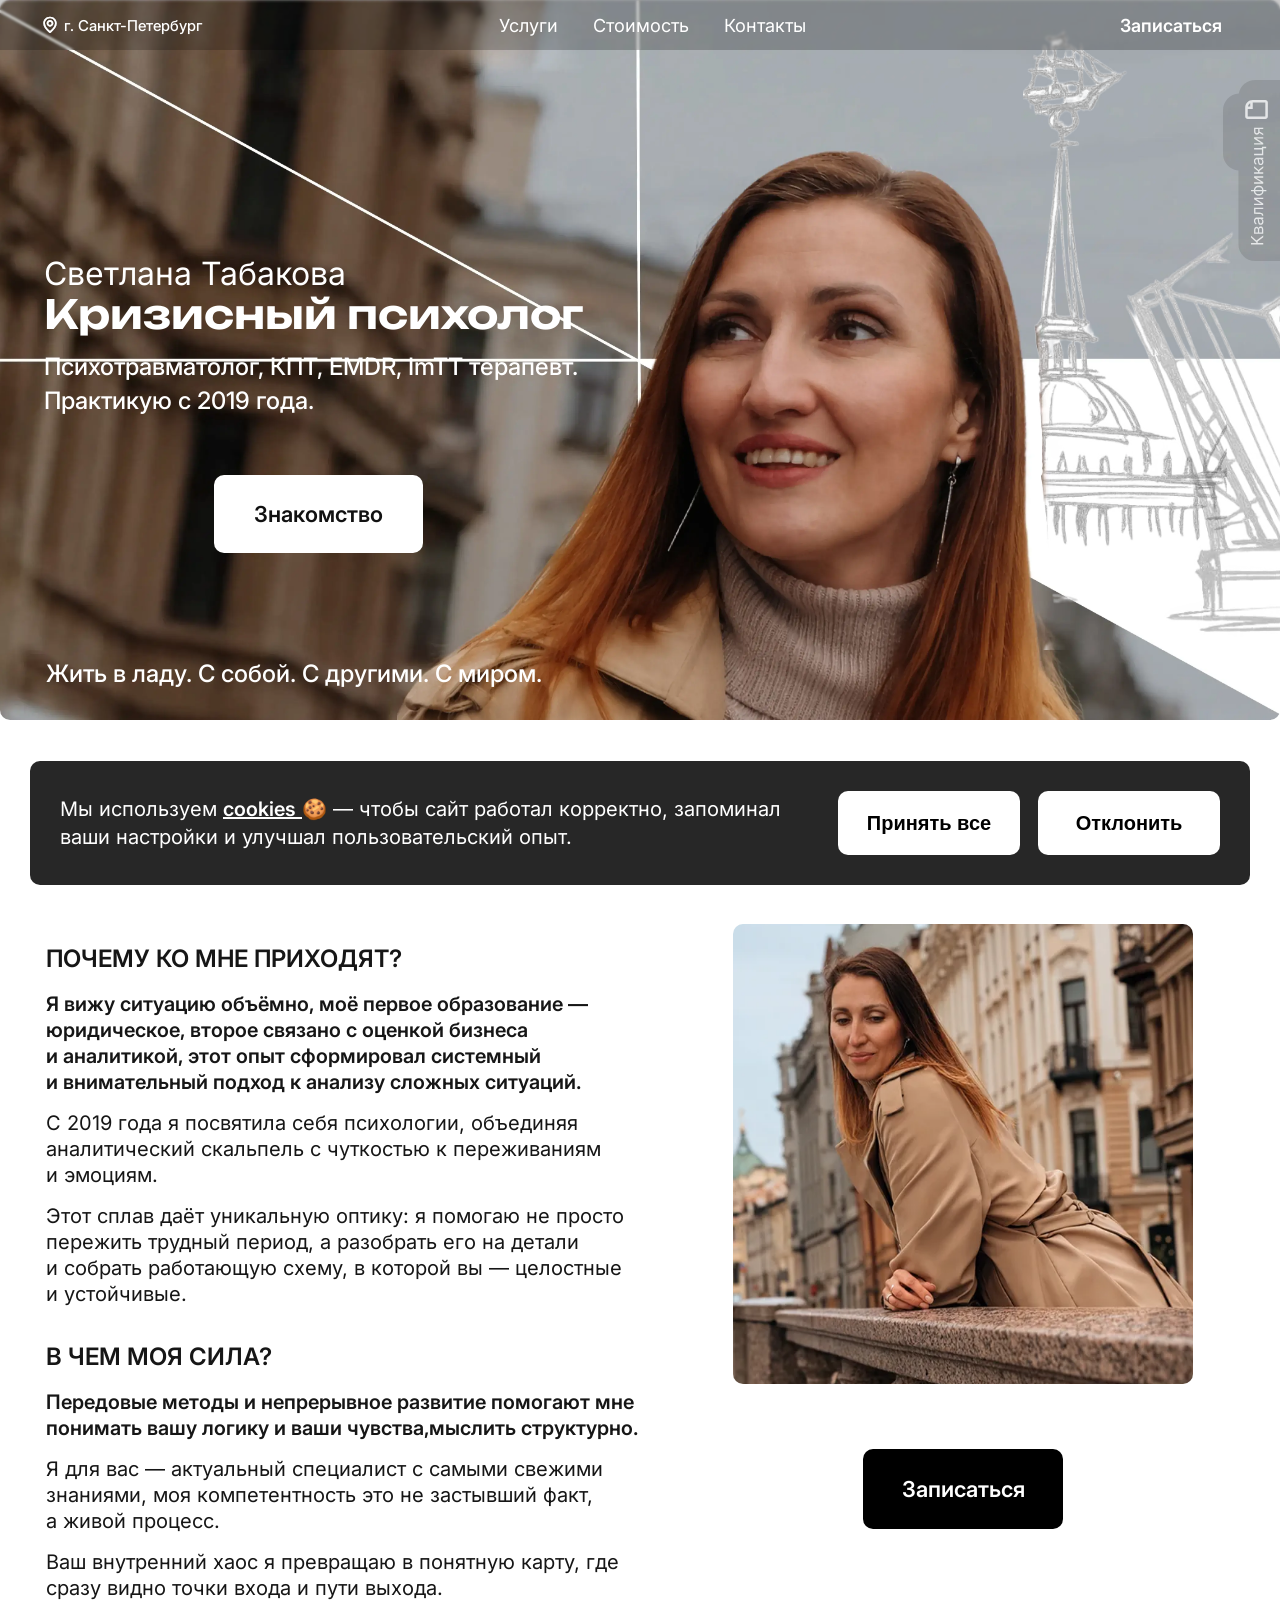
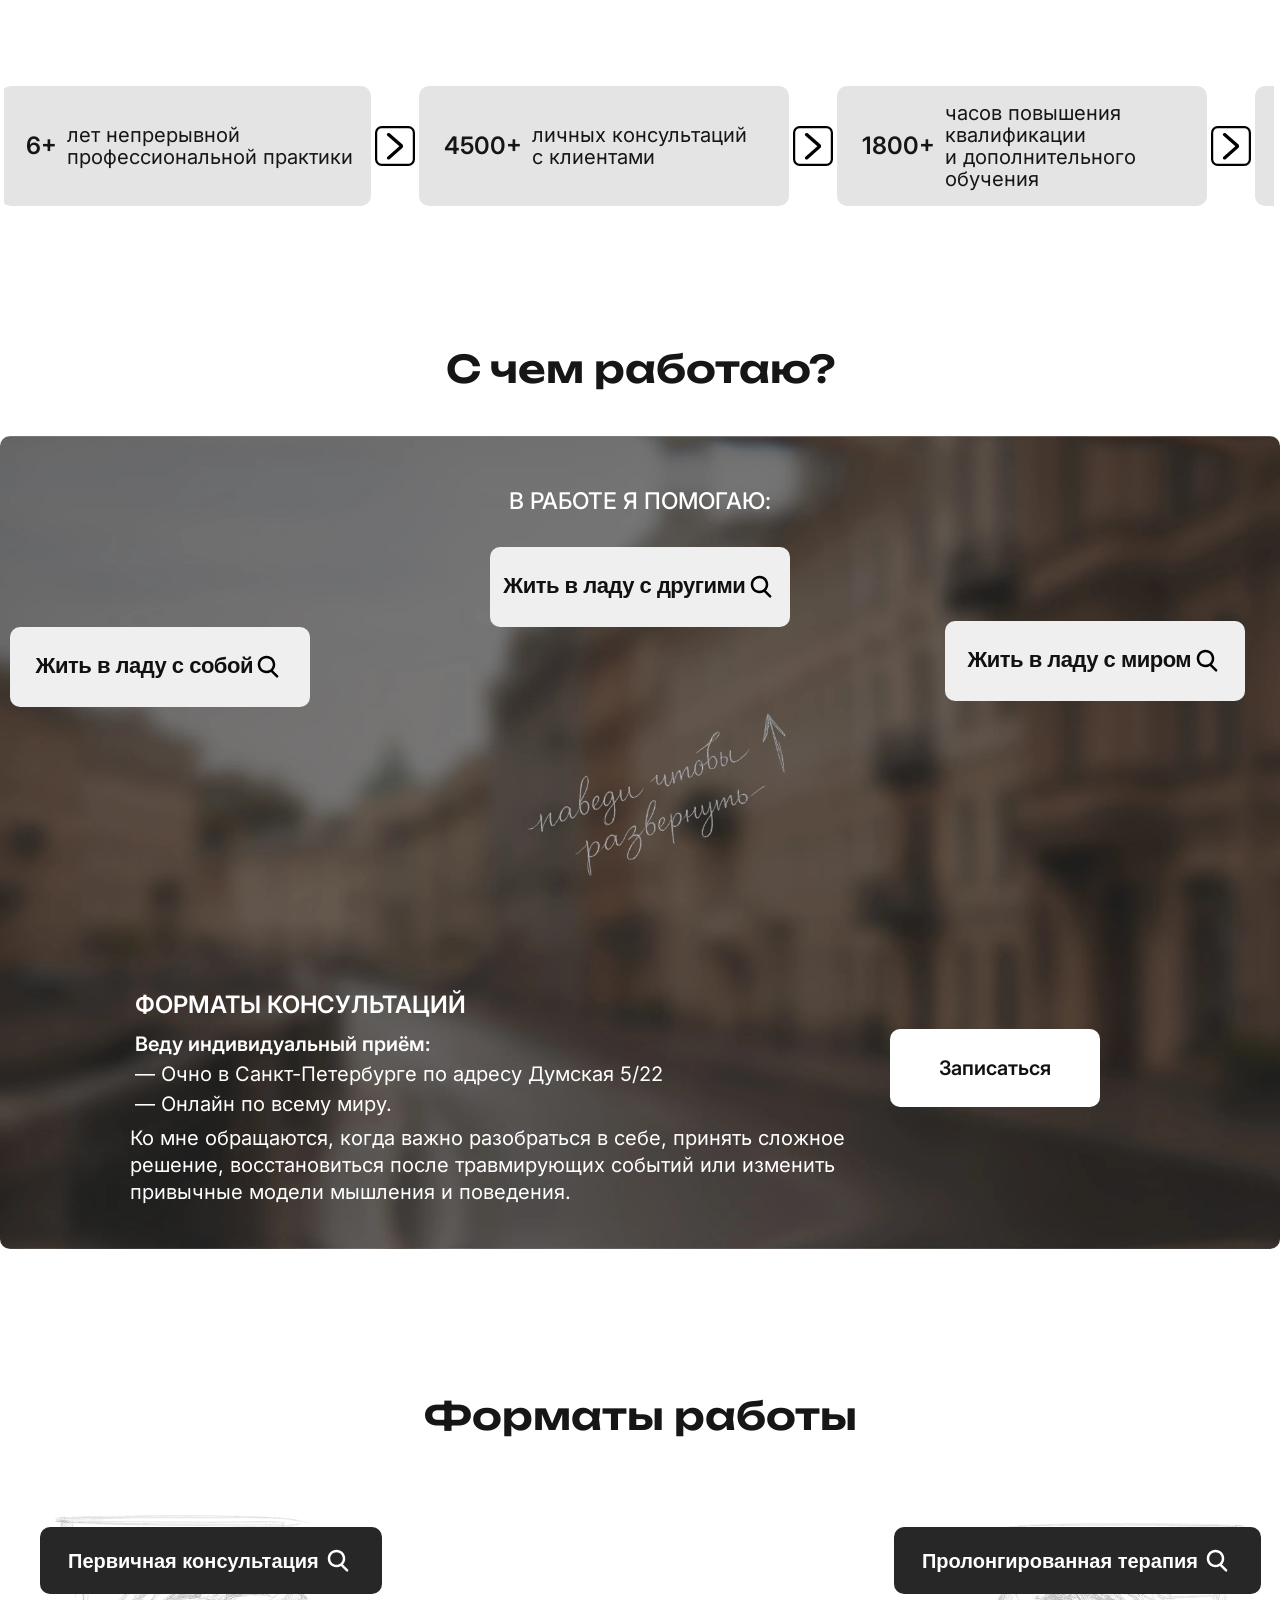
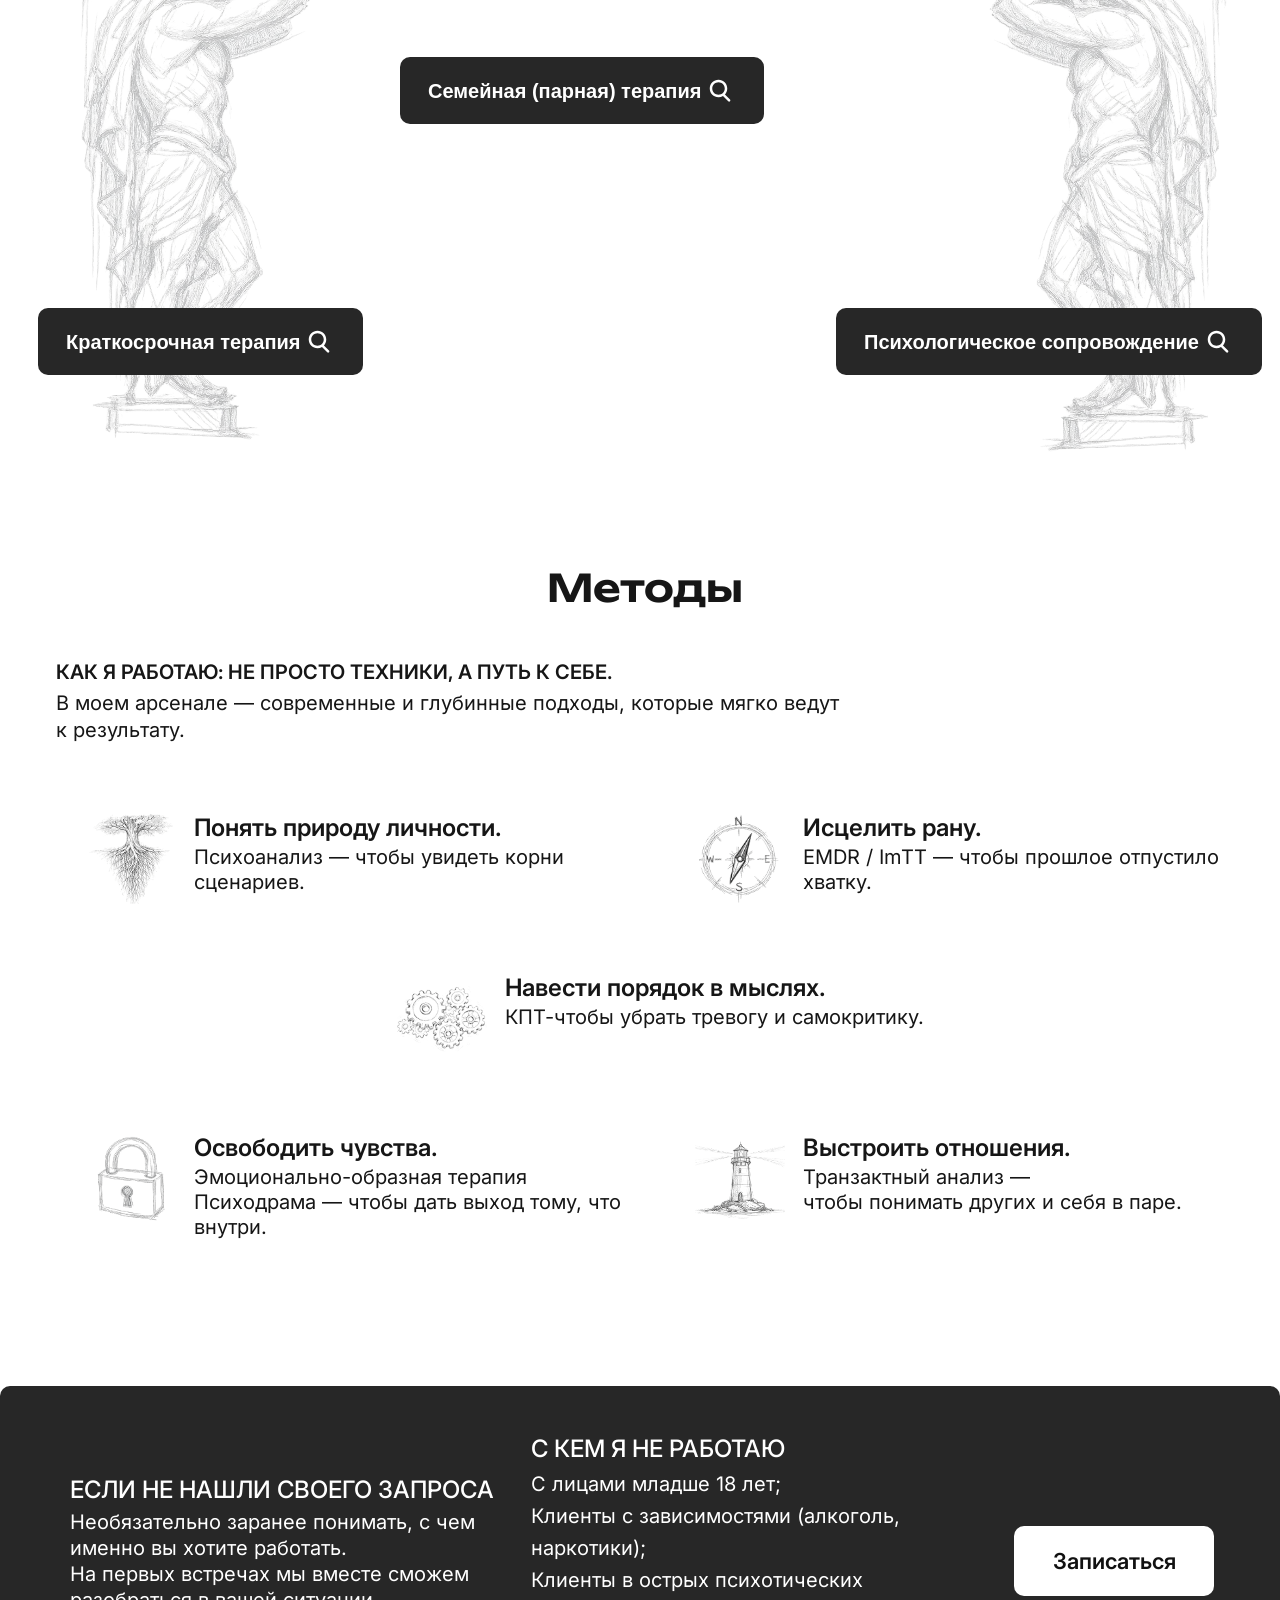
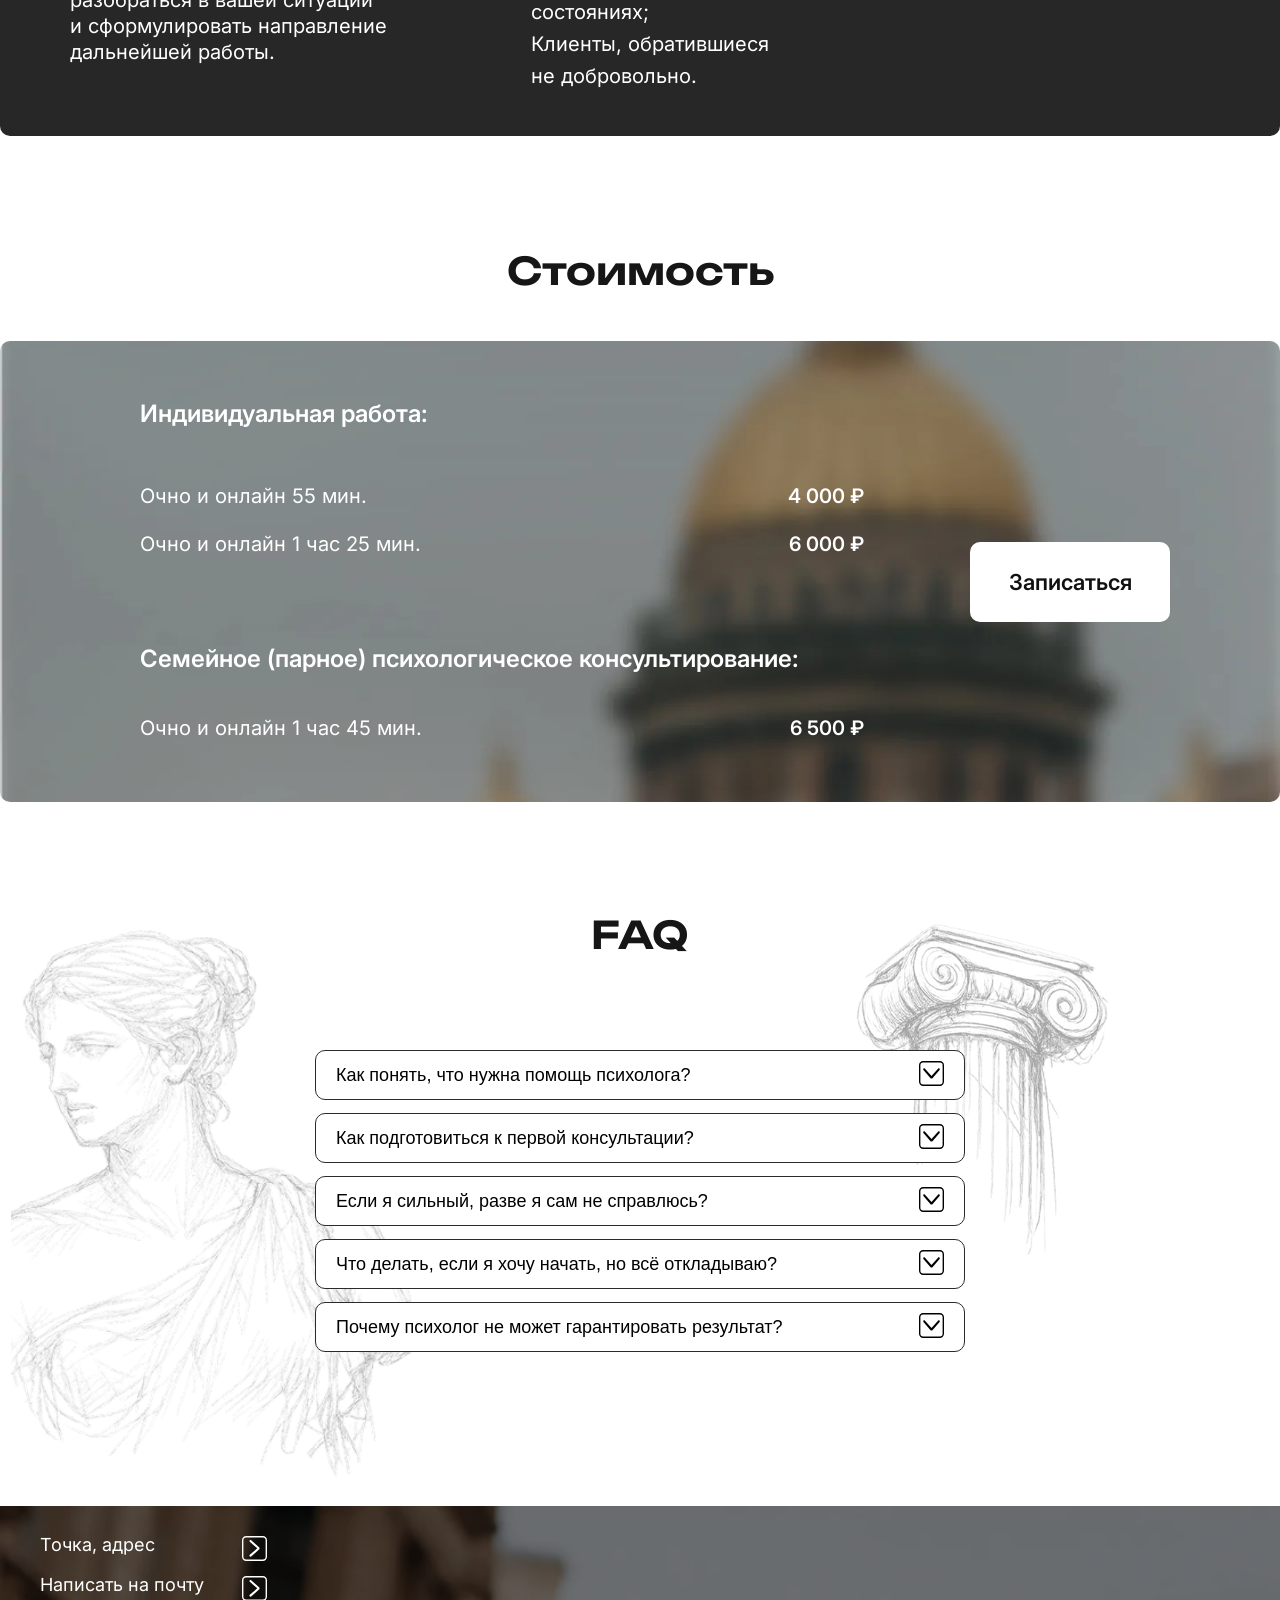
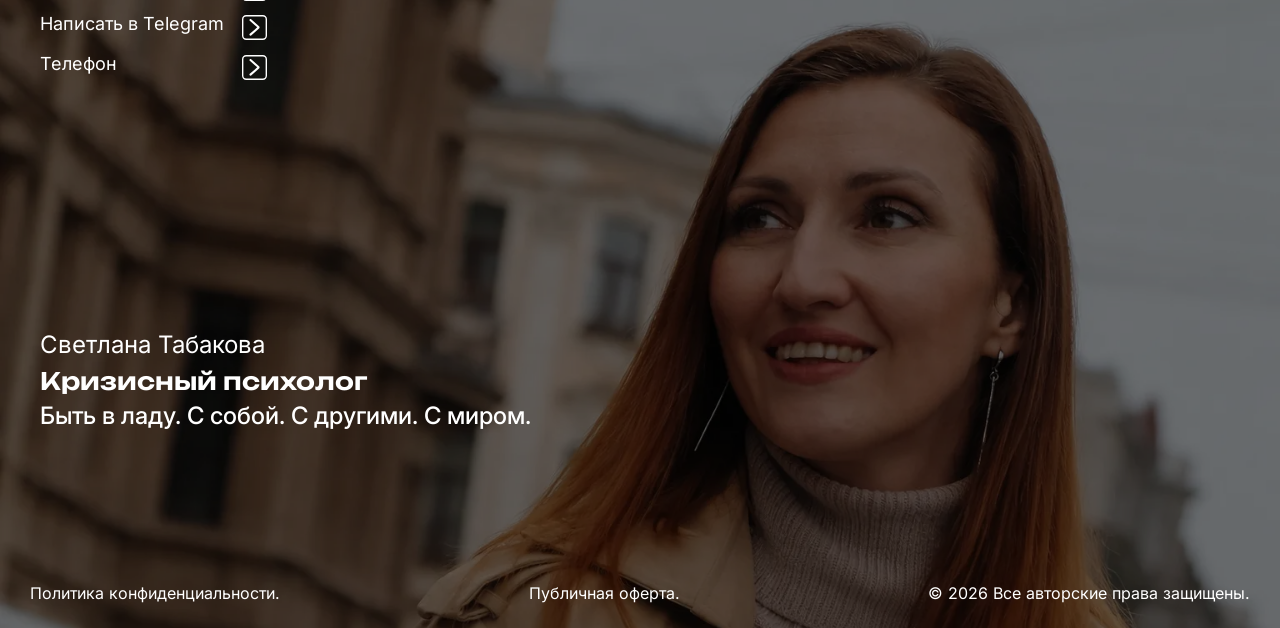
==== commit 7a5c4cf2: "Update index.html" ====
--- a/index.html
+++ b/index.html
@@ -4,30 +4,28 @@
 <head>
     <meta charset="UTF-8" />
     <meta name="viewport" content="width=device-width, initial-scale=1.0" />
-<title>Кризисный психолог в Санкт-Петербурге — Светлана Табакова</title>
-<meta name="description" content="Кризисный психолог Светлана Табакова: индивидуальные консультации очно в Санкт-Петербурге, Думская 5/22, и онлайн. Работа с тревогой, кризисом, травмой и отношениями." />
+    <title>Светлана Табакова — Кризисный психолог</title>
+    <meta name="description" content="Кризисный психолог Светлана Табакова. Индивидуальные консультации онлайн и очно в Санкт-Петербурге. Работа с тревогой, травмой, отношениями. EMDR, КПТ, ImTT." />
+
+<meta name="keywords" content="психолог спб, кризисный психолог, консультация психолога онлайн, EMDR терапия, КПТ терапия, психотерапия Санкт-Петербург, работа с тревогой, психолог онлайн" />
 
 <meta name="author" content="Светлана Табакова" />
-<meta name="robots" content="index, follow" />
-
-<link rel="canonical" href="https://svetlanatabakova.ru/" />
+
+<meta property="og:title" content="Светлана Табакова — Кризисный психолог" />
+<meta property="og:description" content="Помогаю справиться с тревогой, травмой и сложными жизненными ситуациями. Онлайн и очно в СПб." />
+<meta property="og:type" content="website" />
 <link rel="icon" href="/favicon-new.svg" type="image/svg+xml">
 <link rel="alternate icon" href="/favicon-new.svg">
-
-<meta property="og:locale" content="ru_RU" />
-<meta property="og:type" content="website" />
-<meta property="og:site_name" content="Светлана Табакова" />
-<meta property="og:title" content="Кризисный психолог в Санкт-Петербурге — Светлана Табакова" />
-<meta property="og:description" content="Индивидуальные консультации психолога очно в Санкт-Петербурге, Думская 5/22, и онлайн. Работа с тревогой, жизненным кризисом, травматическим опытом и отношениями." />
-<meta property="og:url" content="https://svetlanatabakova.ru/" />
-<meta property="og:image" content="https://svetlanatabakova.ru/img/og-image.jpg" />
-<meta property="og:image:width" content="1200" />
-<meta property="og:image:height" content="630" />
-
-<meta name="twitter:card" content="summary_large_image" />
-<meta name="twitter:title" content="Кризисный психолог в Санкт-Петербурге — Светлана Табакова" />
-<meta name="twitter:description" content="Очно в Санкт-Петербурге, Думская 5/22, и онлайн. Индивидуальные консультации при тревоге, кризисе, травматическом опыте и сложностях в отношениях." />
-<meta name="twitter:image" content="https://svetlanatabakova.ru/img/og-image.jpg" />
+<meta property="og:url" content="https://svetlanatabakova.ru" />
+<link rel="canonical" href="https://svetlanatabakova.ru" />
+
+<meta name="twitter:card" content="summary_large_image">
+<meta name="twitter:title" content="Светлана Табакова — кризисный психолог">
+<meta name="twitter:description" content="Онлайн и очно в СПб. Помогаю справиться с тревогой, травмой и сложными жизненными ситуациями.">
+<meta name="twitter:image" content="favicon.svg">
+
+<meta name="robots" content="index, follow" />
+    <link rel="icon" href="favicon.svg" type="image/x-icon">
     <link rel="preconnect" href="https://fonts.googleapis.com" />
     <link rel="preconnect" href="https://fonts.gstatic.com" crossorigin />
     <link rel="stylesheet" href="styles.css" />
@@ -37,158 +35,35 @@
   "@context": "https://schema.org",
   "@graph": [
     {
-      "@type": "WebSite",
-      "@id": "https://svetlanatabakova.ru/#website",
-      "url": "https://svetlanatabakova.ru/",
-      "name": "Светлана Табакова — кризисный психолог",
-      "inLanguage": "ru-RU",
-      "publisher": {
-        "@id": "https://svetlanatabakova.ru/#person"
-      }
-    },
-    {
-      "@type": "WebPage",
-      "@id": "https://svetlanatabakova.ru/#webpage",
-      "url": "https://svetlanatabakova.ru/",
-      "name": "Кризисный психолог в Санкт-Петербурге — Светлана Табакова",
-      "description": "Индивидуальные консультации психолога очно в Санкт-Петербурге, Думская 5/22, и онлайн.",
-      "isPartOf": {
-        "@id": "https://svetlanatabakova.ru/#website"
-      },
-      "about": {
-        "@id": "https://svetlanatabakova.ru/#business"
-      },
-      "inLanguage": "ru-RU"
-    },
-    {
-      "@type": "Person",
-      "@id": "https://svetlanatabakova.ru/#person",
+      "@type": "Psychologist",
+      "@id": "https://svetlanatabakova.ru/#psychologist",
       "name": "Светлана Табакова",
       "jobTitle": "Кризисный психолог",
-      "url": "https://svetlanatabakova.ru/",
-      "email": "lana.tabakova@gmail.com",
-      "telephone": "+79110010102",
-      "sameAs": [
-        "https://t.me/TabakovaSvetlana"
-      ],
+      "url": "https://svetlanatabakova.ru",
+      "email": "mailto:lana.tabakova@gmail.com",
       "address": {
         "@type": "PostalAddress",
-        "streetAddress": "Думская 5/22",
-        "addressLocality": "Санкт-Петербург",
-        "addressCountry": "RU"
-      }
-    },
-    {
-      "@type": ["LocalBusiness", "ProfessionalService"],
-      "@id": "https://svetlanatabakova.ru/#business",
-      "name": "Светлана Табакова — кризисный психолог",
-      "description": "Индивидуальные консультации психолога очно в Санкт-Петербурге и онлайн.",
-      "url": "https://svetlanatabakova.ru/",
-      "email": "lana.tabakova@gmail.com",
-      "telephone": "+79110010102",
-      "image": "https://svetlanatabakova.ru/img/og-image.jpg",
-      "priceRange": "4000-6500 RUB",
-      "address": {
-        "@type": "PostalAddress",
-        "streetAddress": "Думская 5/22",
         "addressLocality": "Санкт-Петербург",
         "addressCountry": "RU"
       },
-      "areaServed": {
-        "@type": "City",
-        "name": "Санкт-Петербург"
-      },
-      "founder": {
-        "@id": "https://svetlanatabakova.ru/#person"
-      },
+      "areaServed": "RU",
+      "priceRange": "4000–6500 RUB",
       "sameAs": [
         "https://t.me/TabakovaSvetlana"
-      ],
-      "hasOfferCatalog": {
-        "@type": "OfferCatalog",
-        "name": "Консультации психолога",
-        "itemListElement": [
-          {
-            "@type": "Offer",
-            "name": "Индивидуальная консультация психолога, 55 минут",
-            "price": "4000",
-            "priceCurrency": "RUB",
-            "itemOffered": {
-              "@type": "Service",
-              "name": "Индивидуальная консультация психолога очно или онлайн"
-            }
-          },
-          {
-            "@type": "Offer",
-            "name": "Индивидуальная консультация психолога, 1 час 25 минут",
-            "price": "6000",
-            "priceCurrency": "RUB",
-            "itemOffered": {
-              "@type": "Service",
-              "name": "Индивидуальная консультация психолога очно или онлайн"
-            }
-          },
-          {
-            "@type": "Offer",
-            "name": "Индивидуальная консультация психолога, 1 час 45 минут",
-            "price": "6500",
-            "priceCurrency": "RUB",
-            "itemOffered": {
-              "@type": "Service",
-              "name": "Индивидуальная консультация психолога очно или онлайн"
-            }
-          }
-        ]
-      }
+      ]
     },
     {
-      "@type": "FAQPage",
-      "@id": "https://svetlanatabakova.ru/#faq",
-      "isPartOf": {
-        "@id": "https://svetlanatabakova.ru/#webpage"
+      "@type": "LocalBusiness",
+      "@id": "https://svetlanatabakova.ru/#business",
+      "name": "Светлана Табакова — кризисный психолог",
+      "url": "https://svetlanatabakova.ru",
+      "telephone": "+79110010102",
+      "address": {
+        "@type": "PostalAddress",
+        "addressLocality": "Санкт-Петербург",
+        "addressCountry": "RU"
       },
-      "mainEntity": [
-        {
-          "@type": "Question",
-          "name": "Как понять, что нужна помощь психолога?",
-          "acceptedAnswer": {
-            "@type": "Answer",
-            "text": "Сам факт того, что вы задаётесь этим вопросом, уже говорит о том, что стоит прислушаться к себе. Возможно, вы в чем-то застряли и это мешает вам жить."
-          }
-        },
-        {
-          "@type": "Question",
-          "name": "Как подготовиться к первой консультации?",
-          "acceptedAnswer": {
-            "@type": "Answer",
-            "text": "Никакой специальной подготовки не требуется. По возможности сформулируйте, какой результат вы хотели бы получить от совместной работы, и обеспечьте себе спокойное, конфиденциальное место для сессии."
-          }
-        },
-        {
-          "@type": "Question",
-          "name": "Если я сильный, разве я сам не справлюсь?",
-          "acceptedAnswer": {
-            "@type": "Answer",
-            "text": "Справляться самому не всегда значит справляться эффективно и без потерь. Иногда самая сильная позиция - это позволить себе принять помощь и поддержку, чтобы идти дальше увереннее."
-          }
-        },
-        {
-          "@type": "Question",
-          "name": "Что делать, если я хочу начать, но всё откладываю?",
-          "acceptedAnswer": {
-            "@type": "Answer",
-            "text": "Самый простой способ - сделать маленькое конкретное действие: записаться на одну диагностическую сессию. Это ни к чему не обязывает, но помогает сделать первый шаг."
-          }
-        },
-        {
-          "@type": "Question",
-          "name": "Почему психолог не может гарантировать результат?",
-          "acceptedAnswer": {
-            "@type": "Answer",
-            "text": "Психотерапия - это совместная работа. Специалист даёт инструменты, знания и безопасное пространство, а результат зависит от готовности применять эти инструменты, доверять процессу и быть честным с собой."
-          }
-        }
-      ]
+      "priceRange": "4000–6500 RUB"
     }
   ]
 }
@@ -203,7 +78,7 @@
             <div class="hero__bg" aria-hidden="true">
             </div>
             <header class="hero__topbar">
-                <div class="hero__city" id="footer-map-trigger"><img src="img/icons/map.svg" alt="" aria-hidden="true"> г. Санкт-Петербург</div>
+                <div class="hero__city" id="footer-map-trigger"> <img src="img/icons/map.svg"> г. Санкт-Петербург</div>
                 <nav class="hero__nav">
                     <a href="#formats">Услуги</a>
                     <a href="#price">Стоимость</a>
@@ -211,8 +86,8 @@
                 </nav>
                 <div class="hero__actions">
                     <button class="btn btn--link btn--cta" data-open-consult>Записаться</button>
-                    <button class="btn btn--icon" id="menu-toggle" aria-expanded="false" aria-controls="mobile-nav" aria-label="Открыть меню"><img
-        src="img/icons/menu.svg" alt="" aria-hidden="true"></button>
+                    <button class="btn btn--icon" id="menu-toggle" aria-expanded="false" aria-controls="mobile-nav"><img
+                            src="img/icons/menu.svg"></button>
                 </div>
             </header>
             <nav class="mobile-nav" id="mobile-nav" aria-hidden="true">
@@ -284,14 +159,14 @@
                 <article class="stat-card"><strong>6+</strong><span>лет непрерывной
                         профессиональной практики</span>
                 </article>
-                <span class="stat-arrow"><img src="img/icons/Arrow-right.svg" alt="" aria-hidden="true" loading="lazy"></span>
+                <span class="stat-arrow"><img src="img/icons/Arrow-right.svg" loading="lazy"></span>
                 <article class="stat-card"><strong>4500+</strong><span>личных консультаций с
                         клиентами</span></article>
-                <span class="stat-arrow"><img src="img/icons/Arrow-right.svg" alt="" aria-hidden="true" loading="lazy"></span>
+                <span class="stat-arrow"><img src="img/icons/Arrow-right.svg" loading="lazy"></span>
                 <article class="stat-card"><strong>1800+</strong><span>часов повышения
                         квалификации и дополнительного
                         обучения</span></article>
-                <span class="stat-arrow"><img src="img/icons/Arrow-right.svg" alt="" aria-hidden="true" loading="lazy"></span>
+                <span class="stat-arrow"><img src="img/icons/Arrow-right.svg" loading="lazy"></span>
                 <article class="stat-card"><strong>350+</strong><span>часов личной
                         терапии</span></article>
             </div>
@@ -307,7 +182,7 @@
 
                     <article class="toggle-card help__card help__card--left" data-toggle-card>
                         <button class="toggle-chip is-light" data-toggle-trigger aria-expanded="false">Жить в ладу с
-                            собой <img src="img/icons/Search-Bl.svg" alt="" aria-hidden="true" loading="lazy"></button>
+                            собой <img src="img/icons/Search-Bl.svg" loading="lazy"></button>
                         <div class="toggle-content" data-toggle-content>
                             <p><b>Когда внутри ясно и спокойно</b><br />— Унять внутреннюю тревогу
                                 и напряжение<br />— Перестать себя критиковать и обесценивать<br />— Понять,
@@ -319,7 +194,7 @@
 
                     <article class="toggle-card help__card help__card--center" data-toggle-card>
                         <button class="toggle-chip is-light" data-toggle-trigger aria-expanded="false">Жить в ладу с
-                            другими <img src="img/icons/Search-Bl.svg" alt="" aria-hidden="true" loading="lazy"></button>
+                            другими <img src="img/icons/Search-Bl.svg" loading="lazy"></button>
                         <div class="toggle-content" data-toggle-content>
                             <p><b>Когда отношения приносят радость, а не боль</b><br />— Перестать бояться конфликтов и
                                 научиться договариваться<br />— Выстроить личные границы без чувства вины<br />— Понять
@@ -330,7 +205,7 @@
 
                     <article class="toggle-card help__card help__card--right" data-toggle-card>
                         <button class="toggle-chip is-light" data-toggle-trigger aria-expanded="false">Жить в ладу с
-                            миром <img src="img/icons/Search-Bl.svg" alt="" aria-hidden="true" loading="lazy"></button>
+                            миром <img src="img/icons/Search-Bl.svg" loading="lazy"></button>
                         <div class="toggle-content" data-toggle-content>
                             <p><b>Когда мир не пугает, а открывается</b><br />— Найти опору, когда земля уходит
                                 из-под ног<br />— Справиться с жизненными кризисами и переменами<br />
@@ -377,7 +252,7 @@
 
                 <article class="toggle-card formats__card formats__card--tl" data-toggle-card>
                     <button class="toggle-chip" data-toggle-trigger aria-expanded="false">Первичная консультация
-                        <img src="img/icons/Search.svg" alt="" aria-hidden="true" loading="lazy"></button>
+                        <img src="img/icons/Search.svg" loading="lazy"></button>
                     <div class="toggle-content" data-toggle-content>
                         <p>На первой встрече мы познакомимся, уточним
                             или сформируем ваш запрос и наметим возможные пути решения.<br /> Вы можете выбрать удобную
@@ -389,7 +264,7 @@
                 <article class="toggle-card formats__card formats__card--tr" data-toggle-card>
                     <button class="toggle-chip" data-toggle-trigger aria-expanded="false"
                         style="font-size: 10px;">Пролонгированная терапия
-                        <img src="img/icons/Search.svg" alt="" aria-hidden="true" loading="lazy"></button>
+                        <img src="img/icons/Search.svg" loading="lazy"></button>
                     <div class="toggle-content" data-toggle-content>
                         <p><b>Подходит для работы с глубокими
                                 и комплексными запросами, когда важно исследовать внутренние процессы и добиться
@@ -405,7 +280,7 @@
 
                 <article class="toggle-card formats__card formats__card--c" data-toggle-card>
                     <button class="toggle-chip" data-toggle-trigger aria-expanded="false">Семейная (парная) терапия
-                        <img src="img/icons/Search.svg" alt="" aria-hidden="true" loading="lazy"></button>
+                        <img src="img/icons/Search.svg" loading="lazy"></button>
                     <div class="toggle-content" data-toggle-content>
                         <p>Сессии проходят 1 раз в 1,5–2 недели — такая периодичность позволяет
                             партнёрам осмыслить полученные инсайты и постепенно внедрять изменения
@@ -418,7 +293,7 @@
 
                 <article class="toggle-card formats__card formats__card--bl" data-toggle-card>
                     <button class="toggle-chip" data-toggle-trigger aria-expanded="false">Краткосрочная терапия
-                        <img src="img/icons/Search.svg" alt="" aria-hidden="true" loading="lazy"></button>
+                        <img src="img/icons/Search.svg" loading="lazy"></button>
                     <div class="toggle-content" data-toggle-content>
                         <p><b>Подходит для работы с конкретным запросом или одной темой,
                                 в которой
@@ -429,7 +304,7 @@
 
                 <article class="toggle-card formats__card formats__card--br" data-toggle-card>
                     <button class="toggle-chip" data-toggle-trigger aria-expanded="false">Психологическое сопровождение
-                        <img src="img/icons/Search.svg" alt="" aria-hidden="true" loading="lazy"></button>
+                        <img src="img/icons/Search.svg" loading="lazy"></button>
                     <div class="toggle-content" data-toggle-content>
                         <p><b>Этот формат подходит в периоды острого стресса, переживания горя,
                                 травмирующих событий или сложных жизненных решений. В такие моменты особенно важны
@@ -550,7 +425,7 @@
             <div class="faq-list">
                 <article class="faq-item" data-toggle-card>
                     <button class="faq-btn" data-toggle-trigger aria-expanded="false">Как понять, что нужна помощь
-                        психолога? <span><img src="img/icons/Arrow-down.svg" alt="" aria-hidden="true" loading="lazy"></span></button>
+                        психолога? <span><img src="img/icons/Arrow-down.svg" loading="lazy"></span></button>
                     <div class="faq-answer" data-toggle-content>
                         <p>Сам факт того, что вы задаётесь этим вопросом, уже говорит
                             о том, что стоит прислушаться к себе. <br /> Возможно, вы в чем‑то «застряли» и это мешает
@@ -560,7 +435,7 @@
                 </article>
                 <article class="faq-item" data-toggle-card>
                     <button class="faq-btn" data-toggle-trigger aria-expanded="false">Как подготовиться к первой
-                        консультации? <span><img src="img/icons/Arrow-down.svg" alt="" aria-hidden="true" loading="lazy"></span></button>
+                        консультации? <span><img src="img/icons/Arrow-down.svg" loading="lazy"></span></button>
                     <div class="faq-answer" data-toggle-content>
                         <p>Никакой специальной подготовки не требуется. <br /> Единственная просьба — по возможности,
                             сформулировать, какой результат вы хотели бы получить от нашей совместной работы,
@@ -570,7 +445,7 @@
                 </article>
                 <article class="faq-item" data-toggle-card>
                     <button class="faq-btn" data-toggle-trigger aria-expanded="false">Если я сильный, разве я сам не
-                        справлюсь? <span><img src="img/icons/Arrow-down.svg" alt="" aria-hidden="true" loading="lazy"></span></button>
+                        справлюсь? <span><img src="img/icons/Arrow-down.svg" loading="lazy"></span></button>
                     <div class="faq-answer" data-toggle-content>
                         <p>Справляться самому не всегда значит справляться эффективно и без потерь. <br />Иногда самая
                             сильная позиция — это позволить себе принять помощь и поддержку, чтобы идти дальше
@@ -579,7 +454,7 @@
                 </article>
                 <article class="faq-item" data-toggle-card>
                     <button class="faq-btn" data-toggle-trigger aria-expanded="false">Что делать, если я хочу начать, но
-                        всё откладываю? <span><img src="img/icons/Arrow-down.svg" alt="" aria-hidden="true" loading="lazy"></span></button>
+                        всё откладываю? <span><img src="img/icons/Arrow-down.svg" loading="lazy"></span></button>
                     <div class="faq-answer" data-toggle-content>
                         <p>Это нормально.<br />Самый простой способ — перестать думать и сделать маленькое конкретное
                             действие: записаться на одну диагностическую сессию.<br />Это ни к чему
@@ -590,7 +465,7 @@
                 </article>
                 <article class="faq-item" data-toggle-card>
                     <button class="faq-btn" data-toggle-trigger aria-expanded="false">Почему психолог не может
-                        гарантировать результат? <span><img src="img/icons/Arrow-down.svg" alt="" aria-hidden="true" loading="lazy"></span></button>
+                        гарантировать результат? <span><img src="img/icons/Arrow-down.svg" loading="lazy"></span></button>
                     <div class="faq-answer" data-toggle-content>
                         <p>Психотерапия — это совместная работа, а не волшебная таблетка.<br />Я, как специалист,
                             даю вам инструменты, знания и безопасное пространство.<br />Результат зависит от того,
@@ -604,7 +479,7 @@
 
         <footer class="footer" id="contacts">
             <div class="footer__bg" aria-hidden="true">
-                <img src="img/footer-ph.webp" alt="" aria-hidden="true" loading="lazy">
+                <img src="img/footer-ph.webp" loading="lazy">
             </div>
 
             <ul class="footer__links">
@@ -613,7 +488,7 @@
 
     <span class="footer__label" id="open-map">Точка, адрес</span>
     <span class="footer__go" id="map-arrow">
-        <img src="img/icons/Arrow-rightW.svg" alt="" aria-hidden="true" loading="lazy">
+        <img src="img/icons/Arrow-rightW.svg" loading="lazy">
     </span>
 
     <div class="map-popup" id="map-popup">
@@ -626,15 +501,15 @@
                 <li><span class="footer__label"><a href="mailto:lana.tabakova@gmail.com" class="footer__label">
     Написать на почту
 </span><span class="footer__go"><img
-                            src="img/icons/Arrow-rightW.svg" alt="" aria-hidden="true" loading="lazy"></a></span></li>
+                            src="img/icons/Arrow-rightW.svg" loading="lazy"></a></span></li>
                 <li><span class="footer__label"><a href="https://t.me/TabakovaSvetlana" target="_blank" class="footer__label">
     Написать в Telegram
 </span><span class="footer__go"><img
-                            src="img/icons/Arrow-rightW.svg" alt="" aria-hidden="true" loading="lazy"></a></span></li>
+                            src="img/icons/Arrow-rightW.svg" loading="lazy"></a></span></li>
                 <li><span class="footer__label"><a href="sms:+79110010102" class="footer__label">
     Телефон
 </span><span class="footer__go"><img
-                            src="img/icons/Arrow-rightW.svg" alt="" aria-hidden="true" loading="lazy"></a></span></li>
+                            src="img/icons/Arrow-rightW.svg" loading="lazy"></a></span></li>
             </ul>
 
             <div class="footer__identity">
@@ -657,7 +532,7 @@
         <div class="modal__overlay" data-close="intro-modal"></div>
         <div class="modal__panel modal__panel--video">
             <div class="video-card">
-                <video id="intro-video" playsinline controls preload="none">
+                <video playsinline controls preload="none">
                 <source src="source/IMG_1676.mp4" type="video/mp4">
                 </video>
             </div>
@@ -731,7 +606,7 @@
             <h3 class="modal__title">Запись на консультацию</h3>
             <p class="modal__lead">Оставьте данные и я свяжусь с вами в ближайшее время.</p>
    <form class="consult-form"
-      action="https://getform.io/f/0yii679jwx0"
+      action="https://formsubmit.co/lana.tabakova@gmail.com"
       method="POST">
 <input 
     type="text"
@@ -785,14 +660,14 @@
         <div class="modal__overlay" data-close="doc-modal"></div>
 
         <div class="modal__panel">
-            <button class="modal__close" data-close="doc-modal" aria-label="Закрыть окно">×</button>
-
-            <iframe id="doc-frame" src="" width="100%" height="100%" style="border: none;" title="Документ"></iframe>
+            <button class="modal__close" data-close="doc-modal">×</button>
+
+            <iframe id="doc-frame" src="" width="100%" height="100%" style="border: none;"></iframe>
         </div>
     </div>
 <div class="modal modal--inline" id="map-modal" aria-hidden="true">
     <div class="modal__panel modal__panel--map">
-       <iframe id="map-frame" frameborder="0" allowfullscreen title="Карта: Санкт-Петербург, Думская 5/22"></iframe>
+        <iframe id="map-frame" frameborder="0" allowfullscreen></iframe>
     </div>
 </div>
 
@@ -803,53 +678,20 @@
     <img class="lightbox__img" id="lightbox-img" src="" alt="">
 </div>
 <script>
-document.addEventListener('DOMContentLoaded', () => {
-
-    const lightbox = document.getElementById('lightbox');
-    const lightboxImg = document.getElementById('lightbox-img');
-
-    if (!lightbox || !lightboxImg) return;
-
-    document.querySelectorAll('.diploma img').forEach(img => {
-        img.addEventListener('click', () => {
-            lightboxImg.src = img.src;
-            lightbox.classList.add('is-open');
-        });
+const lightbox = document.getElementById('lightbox');
+const lightboxImg = document.getElementById('lightbox-img');
+
+document.querySelectorAll('.diploma img').forEach(img => {
+    img.addEventListener('click', () => {
+        lightboxImg.src = img.src;
+        lightbox.classList.add('is-open');
     });
-
-    lightbox.addEventListener('click', () => {
-        lightbox.classList.remove('is-open');
-        lightboxImg.src = '';
-    });
-
 });
-</script>
-
-<script src="https://forminit.com/sdk/v1/forminit.js"></script>
-
-<script
-  src="https://example.com/forminit.js"
-  onerror="console.warn('forminit.js не загрузился, форма работает без него')">
-</script>
-
-<script defer>
-  document.addEventListener("DOMContentLoaded", () => {
-    const forminit = new Forminit();
-    const FORM_ID = "0yii679jwx0";
-    const form = document.getElementById("contact-form");
-
-    form.addEventListener("submit", async (e) => {
-      e.preventDefault();
-
-      const formData = new FormData(form);
-
-      console.log("sending...");
-
-      const res = await forminit.submit(FORM_ID, formData);
-
-      console.log(res);
-    });
-  });
+
+lightbox.addEventListener('click', () => {
+    lightbox.classList.remove('is-open');
+    lightboxImg.src = '';
+});
 </script>
 
 <div class="cookie-consent" id="cookie-consent">
@@ -900,14 +742,10 @@
 window.addEventListener('load', () => {
     const video = document.getElementById('intro-video');
 
-    if (!video) return;
-
-    const t = setTimeout(() => {
+    setTimeout(() => {
         video.preload = 'auto';
         video.load();
     }, 1500);
-
-    window.addEventListener('beforeunload', () => clearTimeout(t));
 });
 </script>
 
@@ -915,4 +753,4 @@
 
 </body>
 
-</html>+</html>
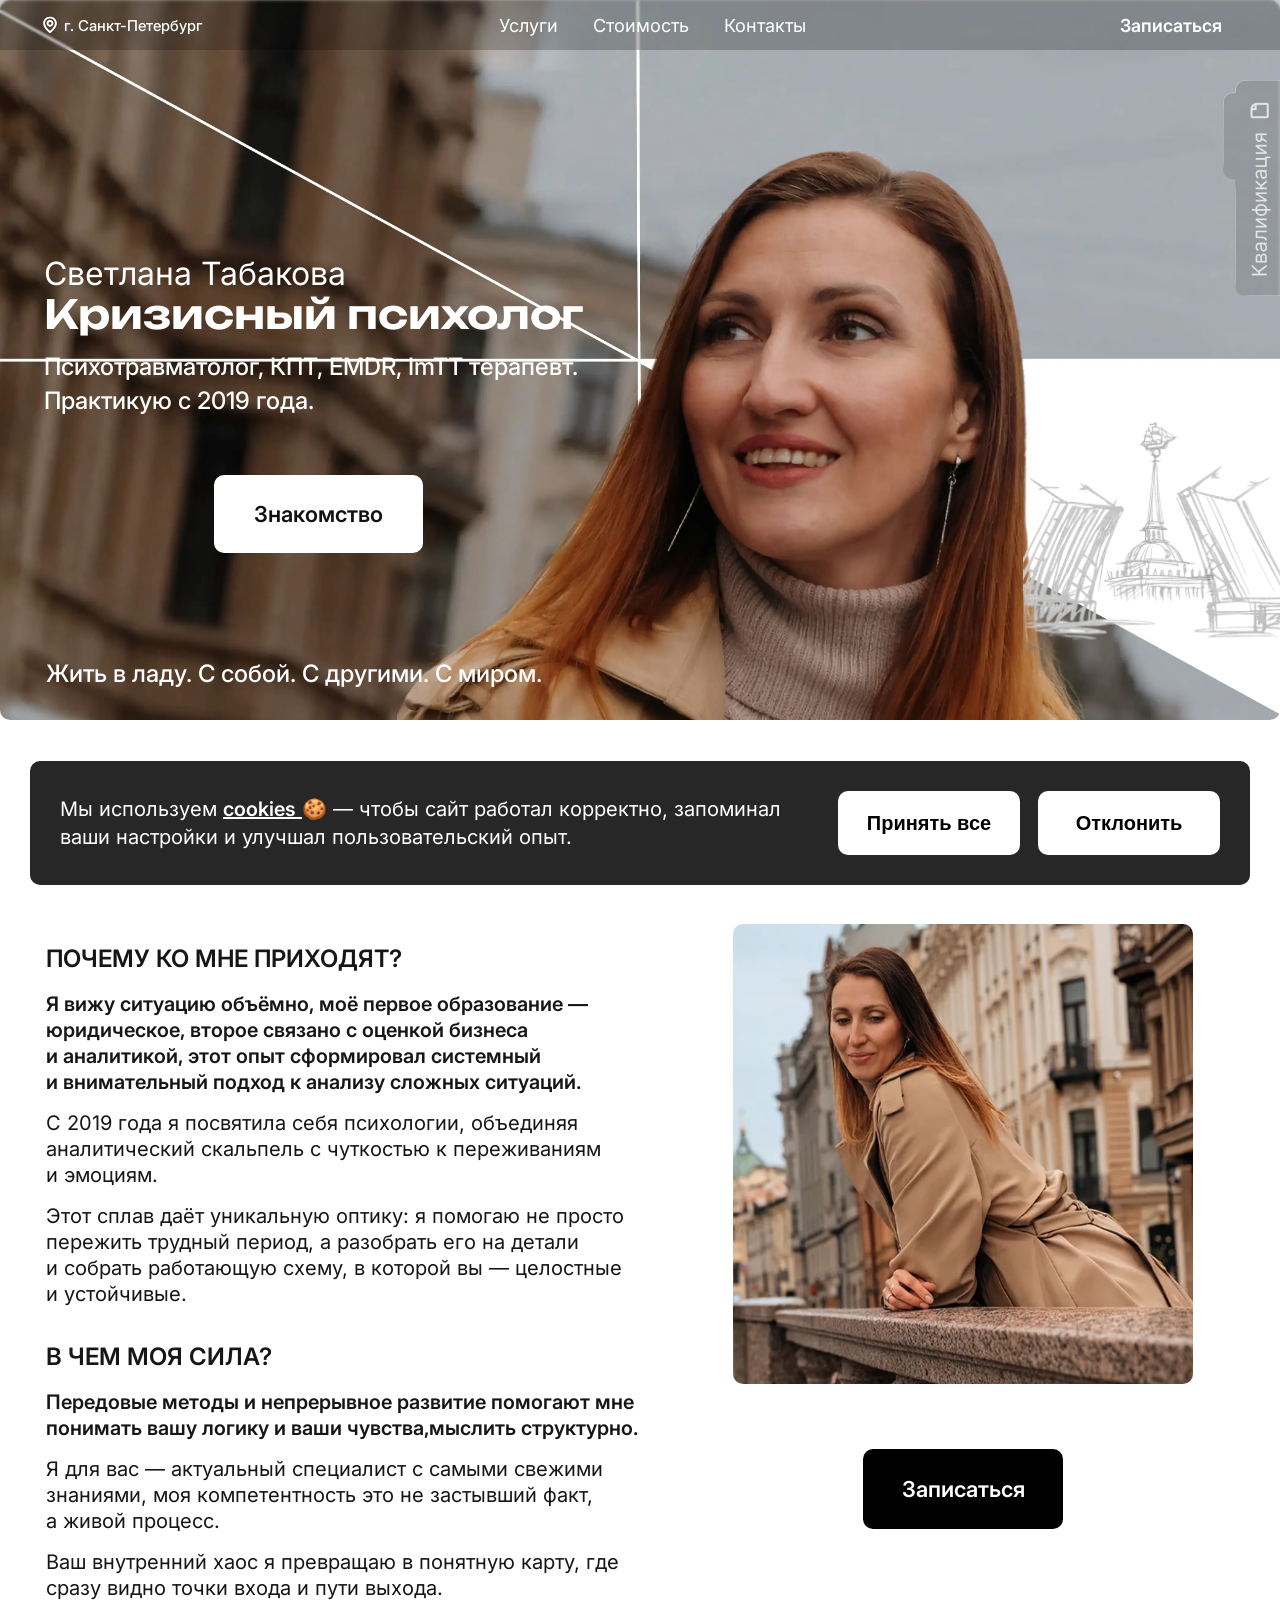
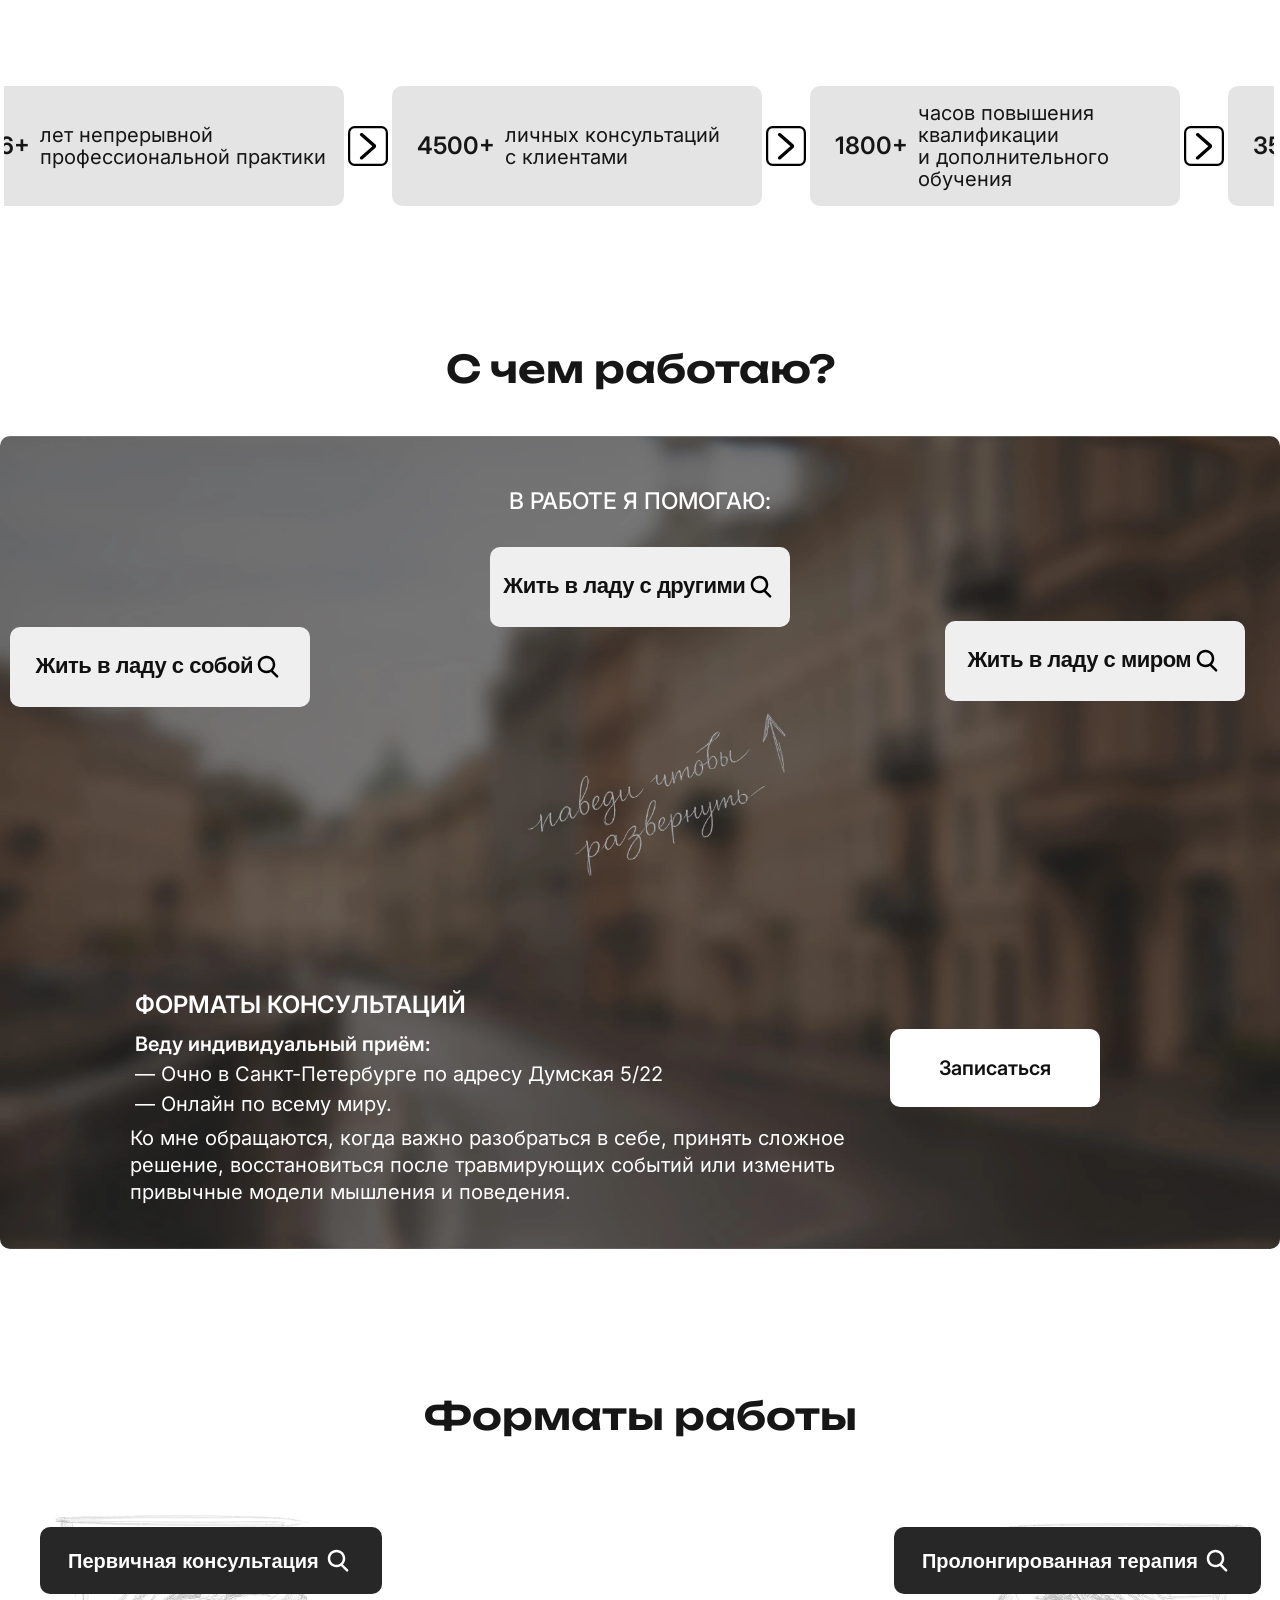
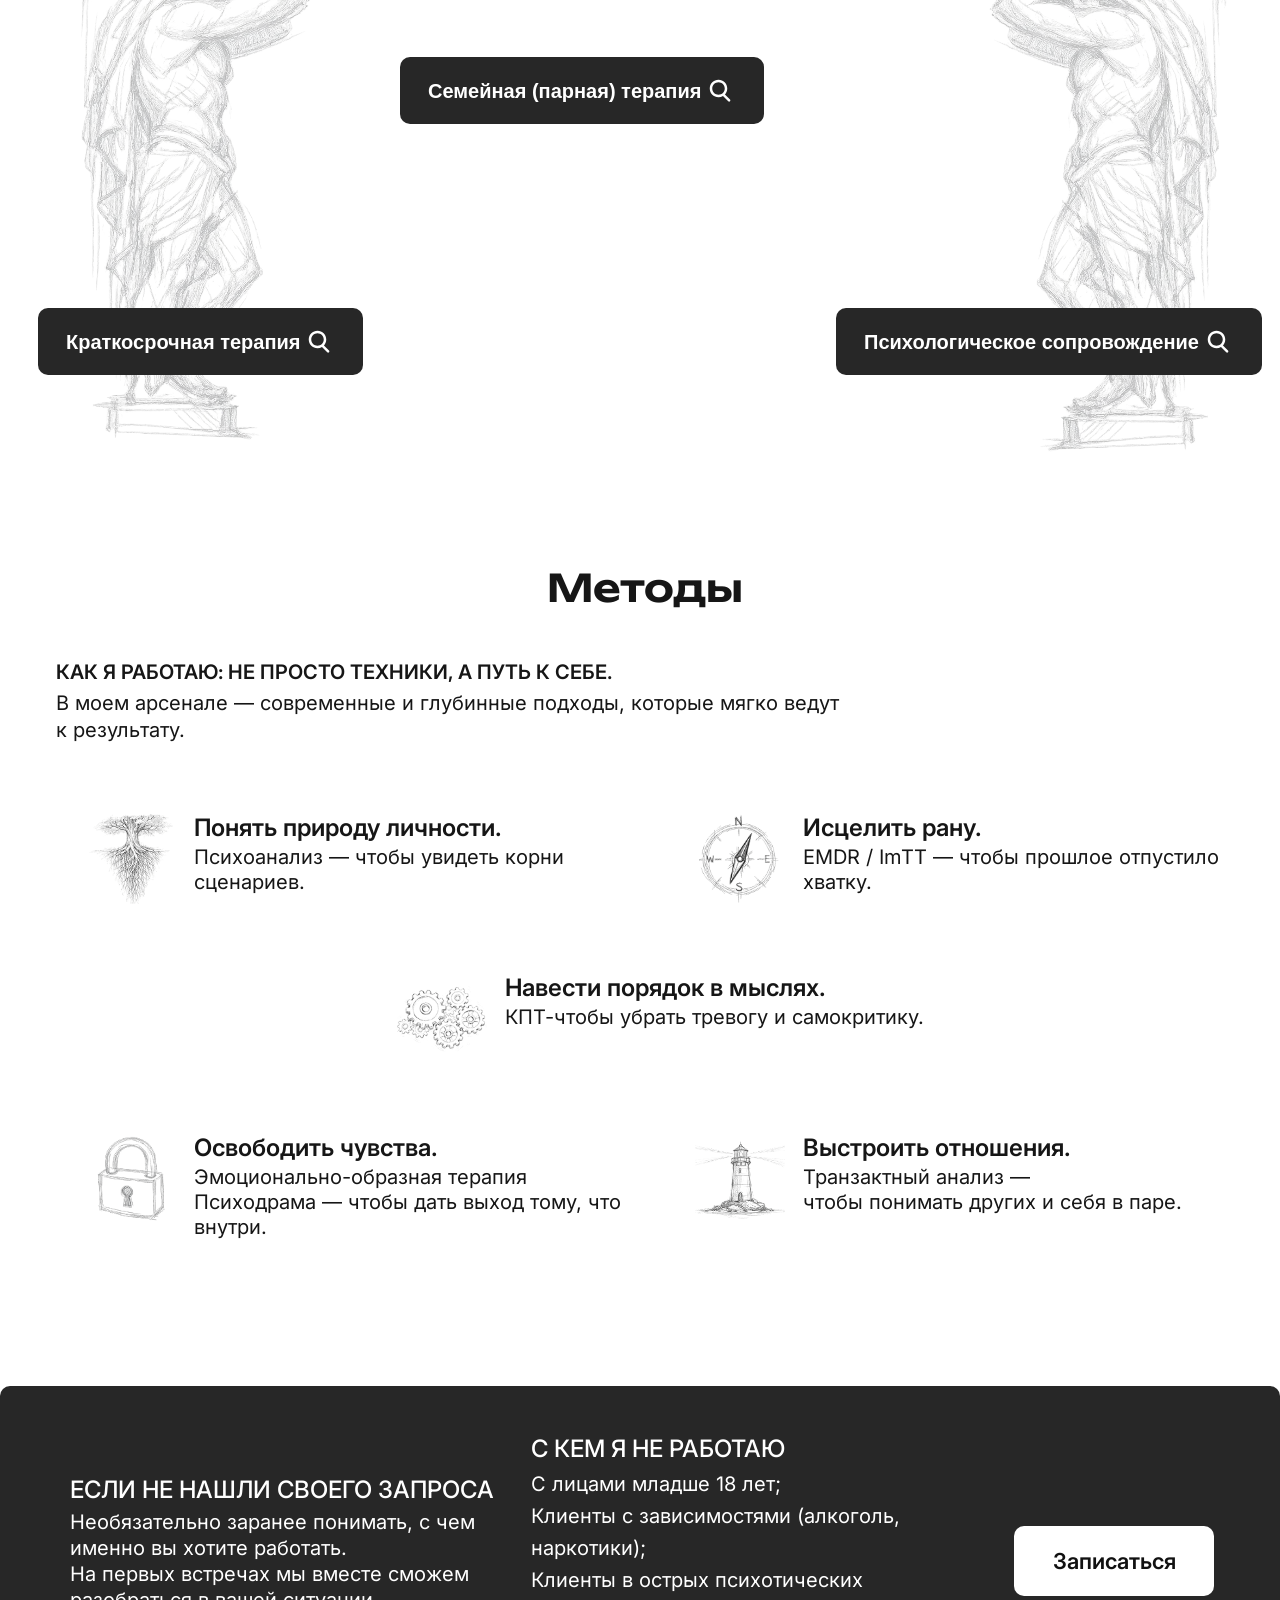
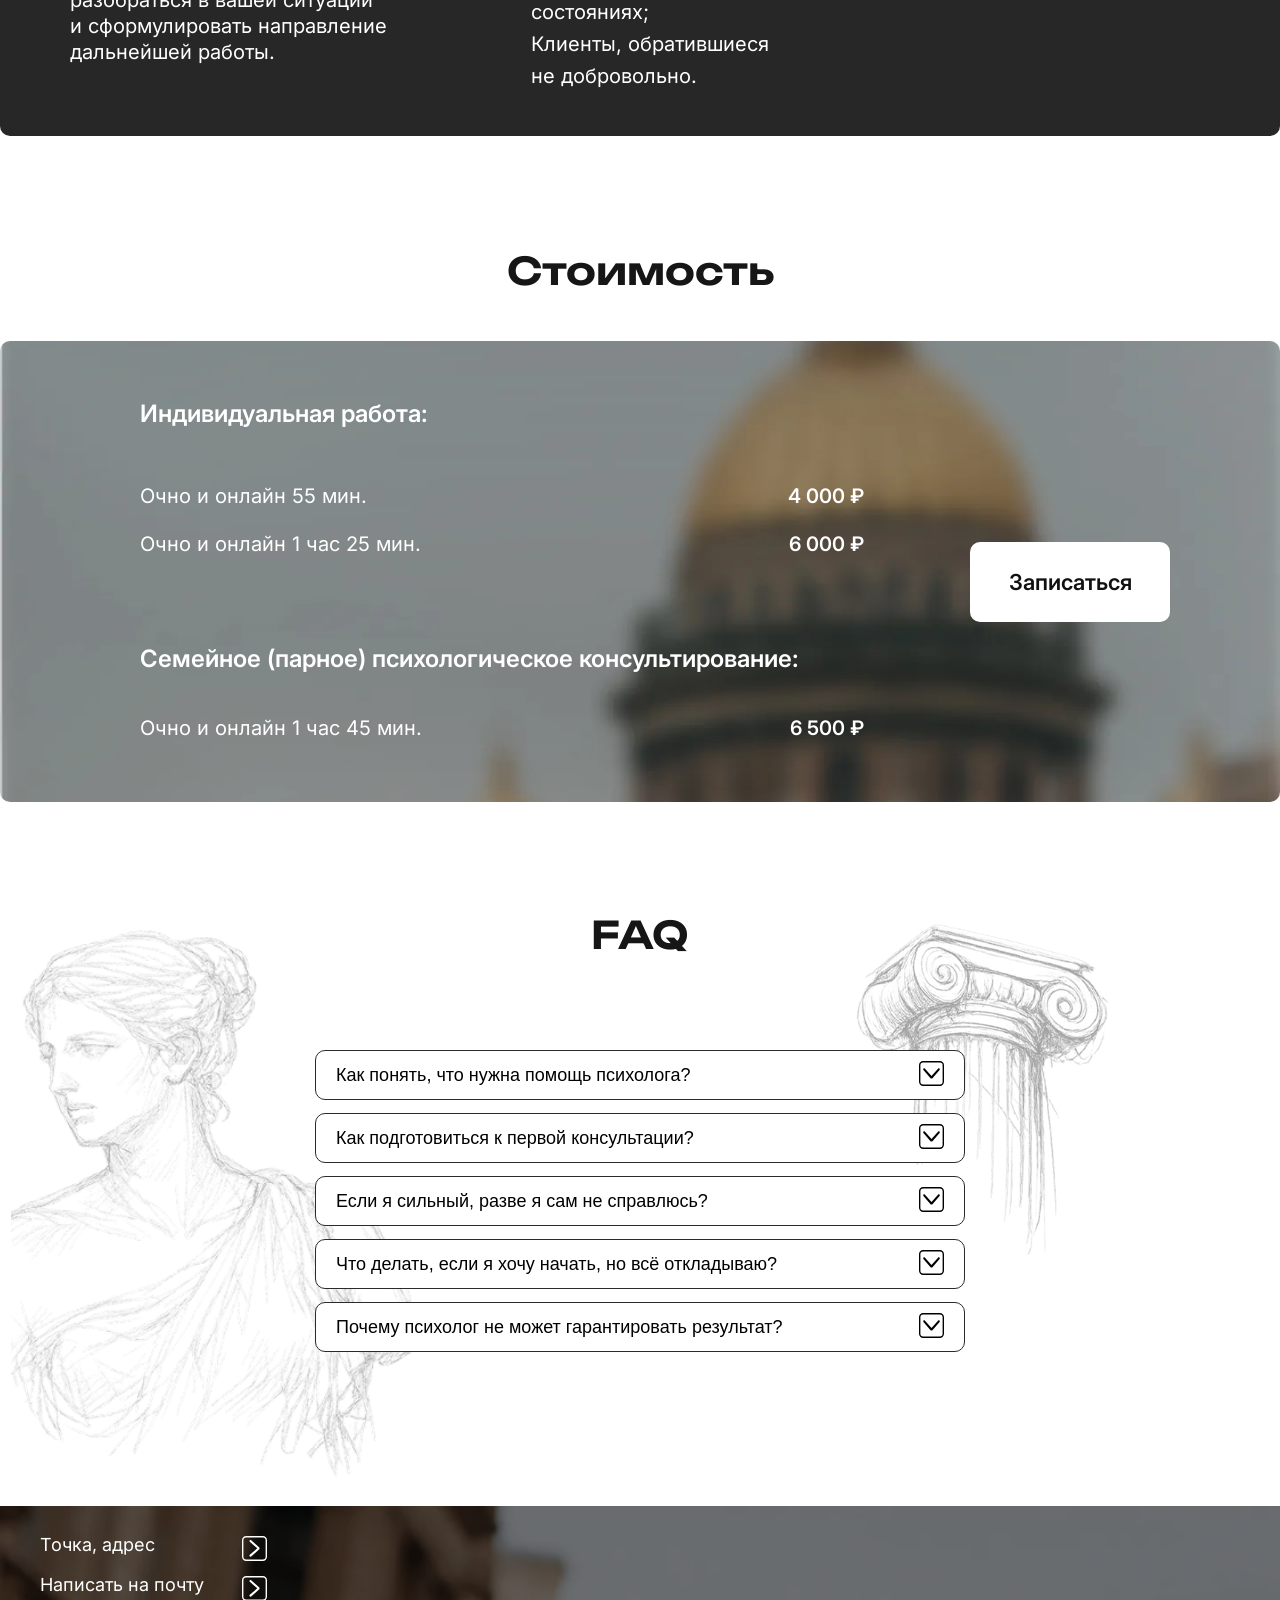
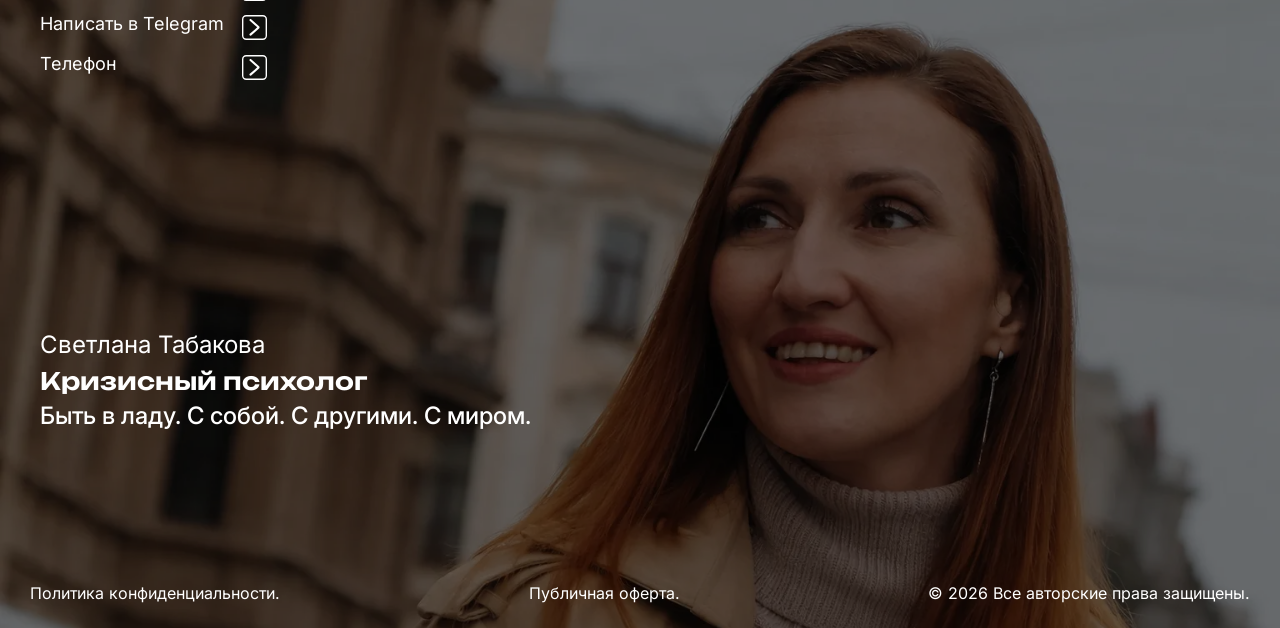
==== commit e9bd8ab7: "Update index.html" ====
--- a/index.html
+++ b/index.html
@@ -605,53 +605,104 @@
         <div class="modal__panel consult-modal">
             <h3 class="modal__title">Запись на консультацию</h3>
             <p class="modal__lead">Оставьте данные и я свяжусь с вами в ближайшее время.</p>
-   <form class="consult-form"
-      action="https://formsubmit.co/lana.tabakova@gmail.com"
-      method="POST">
-<input 
+   
+<form class="consult-form">
+  <input
+    type="hidden"
+    name="access_key"
+    value="a1376609-b4dd-4e49-8645-e458b9c654b5"
+  />
+
+  <input
+    type="hidden"
+    name="subject"
+    value="Новая заявка с сайта Светланы Табаковой"
+  />
+
+  <input
+    type="checkbox"
+    name="botcheck"
+    class="hidden"
+    style="display: none;"
+    tabindex="-1"
+    autocomplete="off"
+  />
+
+  <input
     type="text"
-    name="fi-sender-firstName"
+    name="name"
     placeholder="Имя Фамилия"
     required
     minlength="3"
     pattern="^[А-Яа-яA-Za-zЁё\s-]+$"
     title="Введите имя и фамилию буквами"
-/>
-<input 
+  />
+
+  <input
     type="tel"
-    name="fi-sender-phone"
+    name="phone"
     placeholder="Телефон"
     required
     pattern="^\+[1-9]\d{10,14}$"
     title="Введите номер в международном формате. Например: +79991234567"
-/>
-    <input type="email" name="fi-sender-email" placeholder="E-mail" required />
-    <textarea name="fi-text-message" placeholder="Можете оставить ваш комментарий"></textarea>
-
-<label class="consent-row first-row">
-    <input type="checkbox" id="privacy" name="fi-consent-privacy" required />
+  />
+
+  <input
+    type="email"
+    name="email"
+    placeholder="E-mail"
+    required
+  />
+
+  <textarea
+    name="message"
+    placeholder="Можете оставить ваш комментарий"
+  ></textarea>
+
+  <label class="consent-row first-row">
+    <input
+      type="checkbox"
+      id="privacy"
+      name="consent_privacy"
+      value="yes"
+      required
+    />
     <span class="consent-text">
-        Я согласен с
-        <a href="source/Politika_konfidentsialnosti_2026.pdf" class="doc-link" target="_blank" rel="noopener">
-            Политикой конфиденциальности
-        </a>
+      Я согласен с
+      <a
+        href="source/Politika_konfidentsialnosti_2026.pdf"
+        class="doc-link"
+        target="_blank"
+        rel="noopener"
+      >Политикой конфиденциальности</a>
     </span>
-</label>
-
-<label class="consent-row">
-    <input type="checkbox" id="offer" name="fi-consent-offer" required />
+  </label>
+
+  <label class="consent-row">
+    <input
+      type="checkbox"
+      id="offer"
+      name="consent_offer"
+      value="yes"
+      required
+    />
     <span class="consent-text">
-        Я принимаю условия
-        <a href="source/Publichnaya_oferta_2026.pdf" class="doc-link" target="_blank" rel="noopener">
-            Публичной оферты
-        </a>
+      Я принимаю условия
+      <a
+        href="source/Publichnaya_oferta_2026.pdf"
+        class="doc-link"
+        target="_blank"
+        rel="noopener"
+      >Публичной оферты</a>
     </span>
-</label>
-
-
-    <button type="submit" class="btn btn--light btn--submit btn--cta">
-        Записаться
-    </button>
+  </label>
+
+  <p class="consult-form__status" role="status" aria-live="polite"></p>
+
+  <button
+    type="submit"
+    class="btn btn--light btn--submit btn--cta"
+  >Записаться</button>
 </form>
         </div>
     </div>
@@ -714,8 +765,8 @@
 </div>
 
 <script>
-const phoneInput = document.querySelector('input[name="fi-sender-phone"]');
-const nameInput = document.querySelector('input[name="fi-sender-firstName"]');
+const phoneInput = document.querySelector('input[name="phone"]');
+const nameInput = document.querySelector('input[name="name"]');
 
 phoneInput.addEventListener('invalid', () => {
     phoneInput.setCustomValidity(
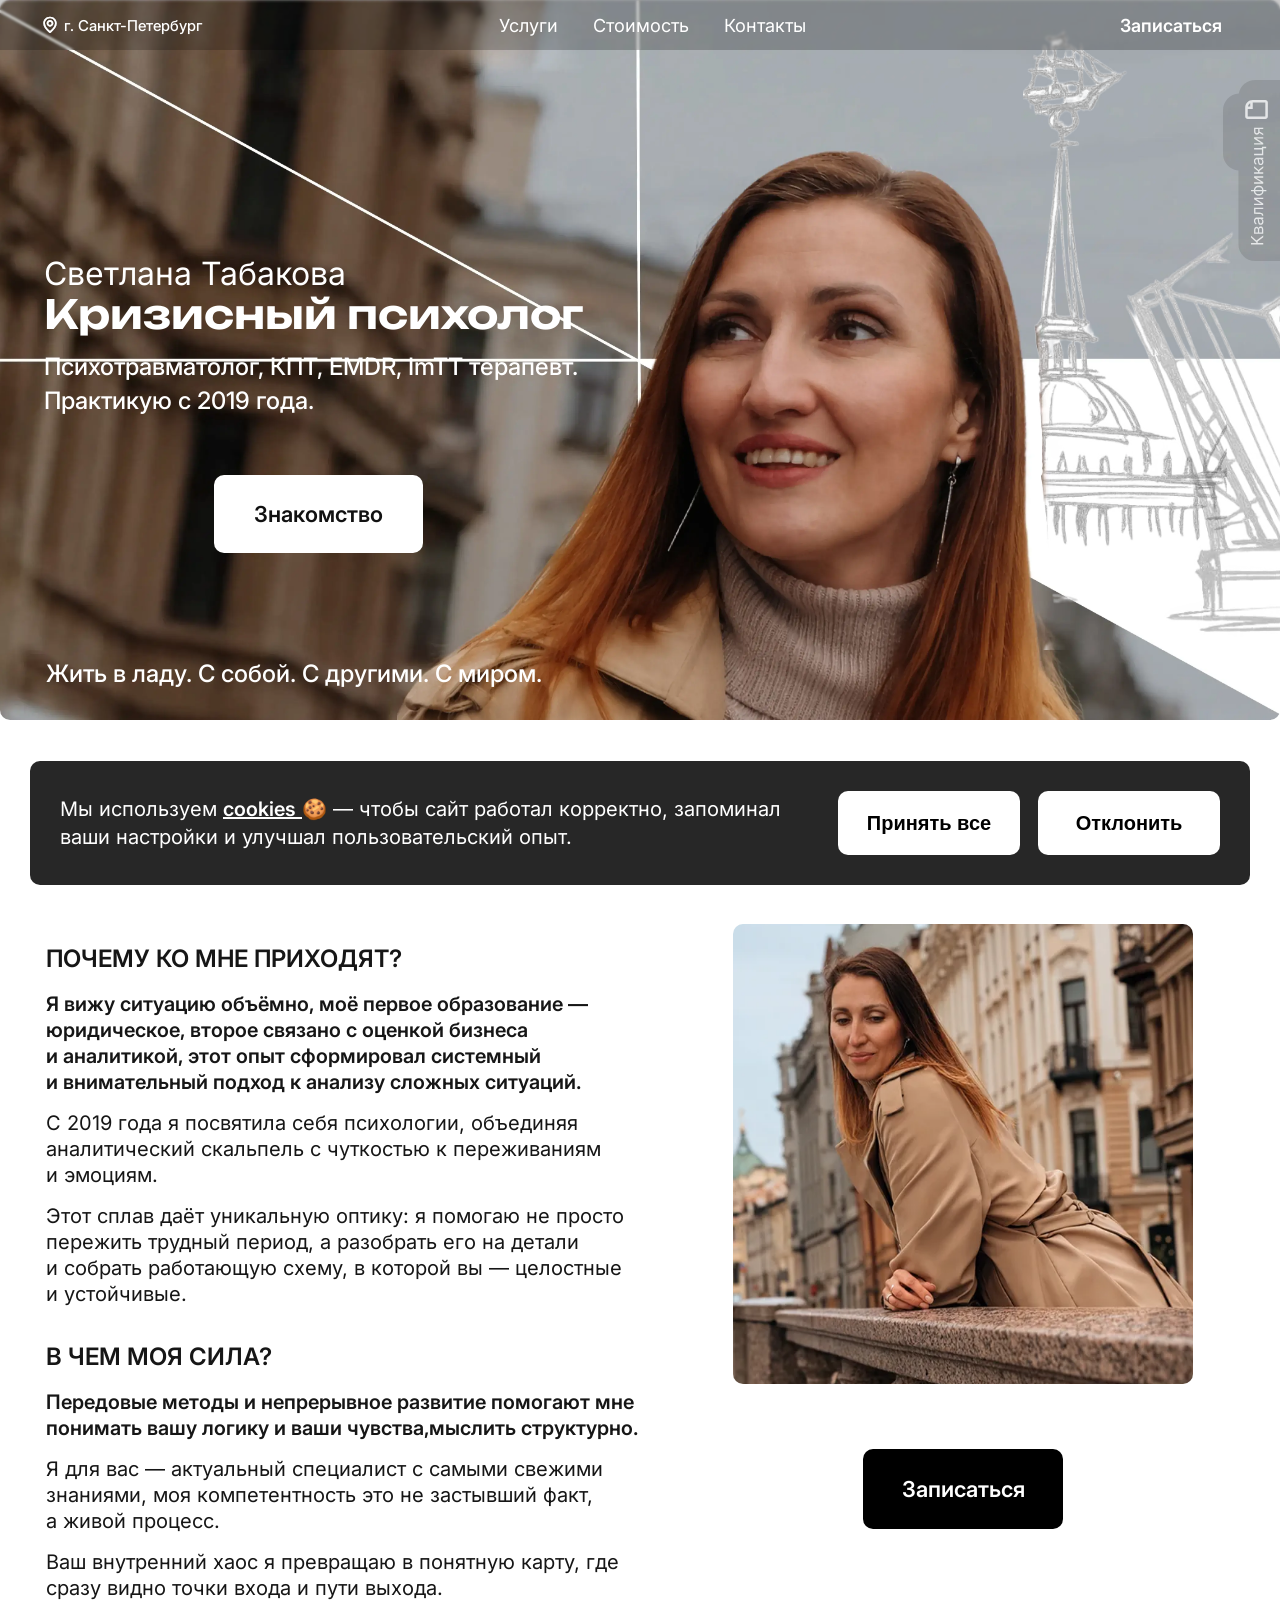
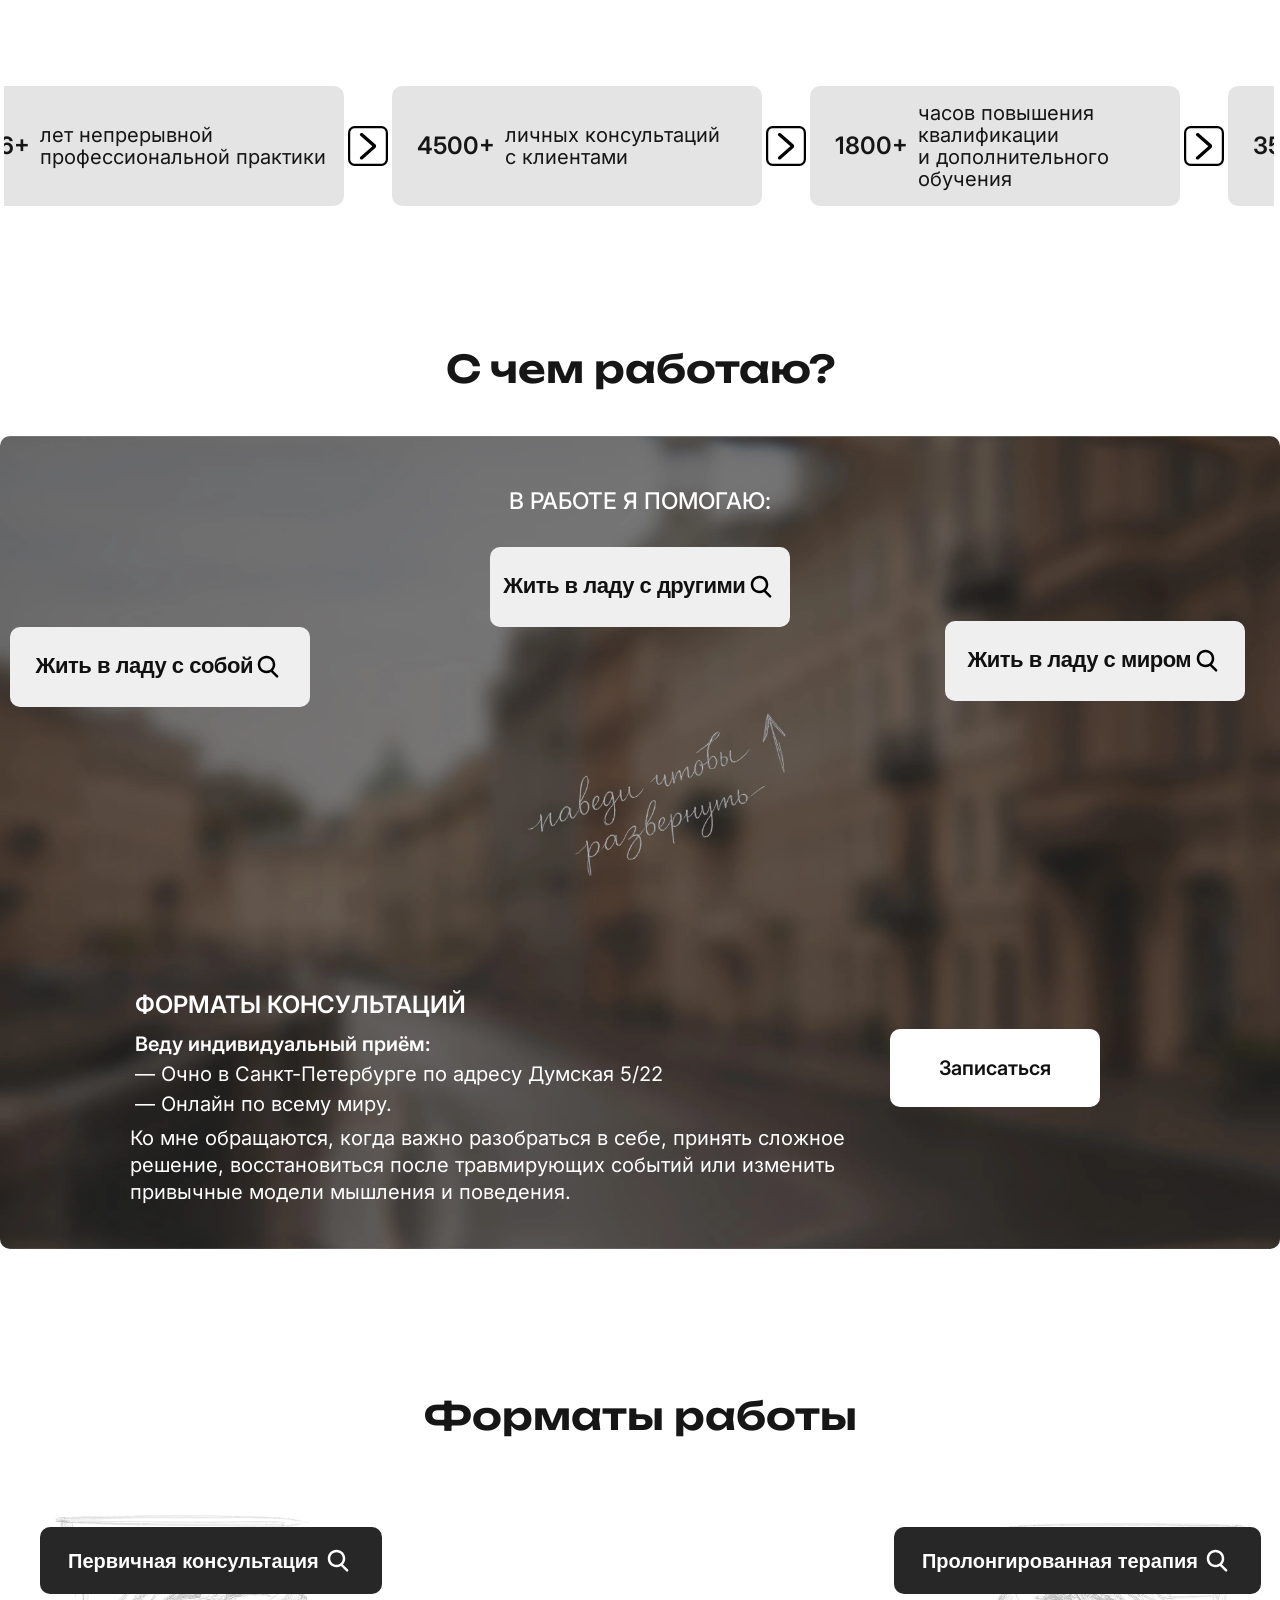
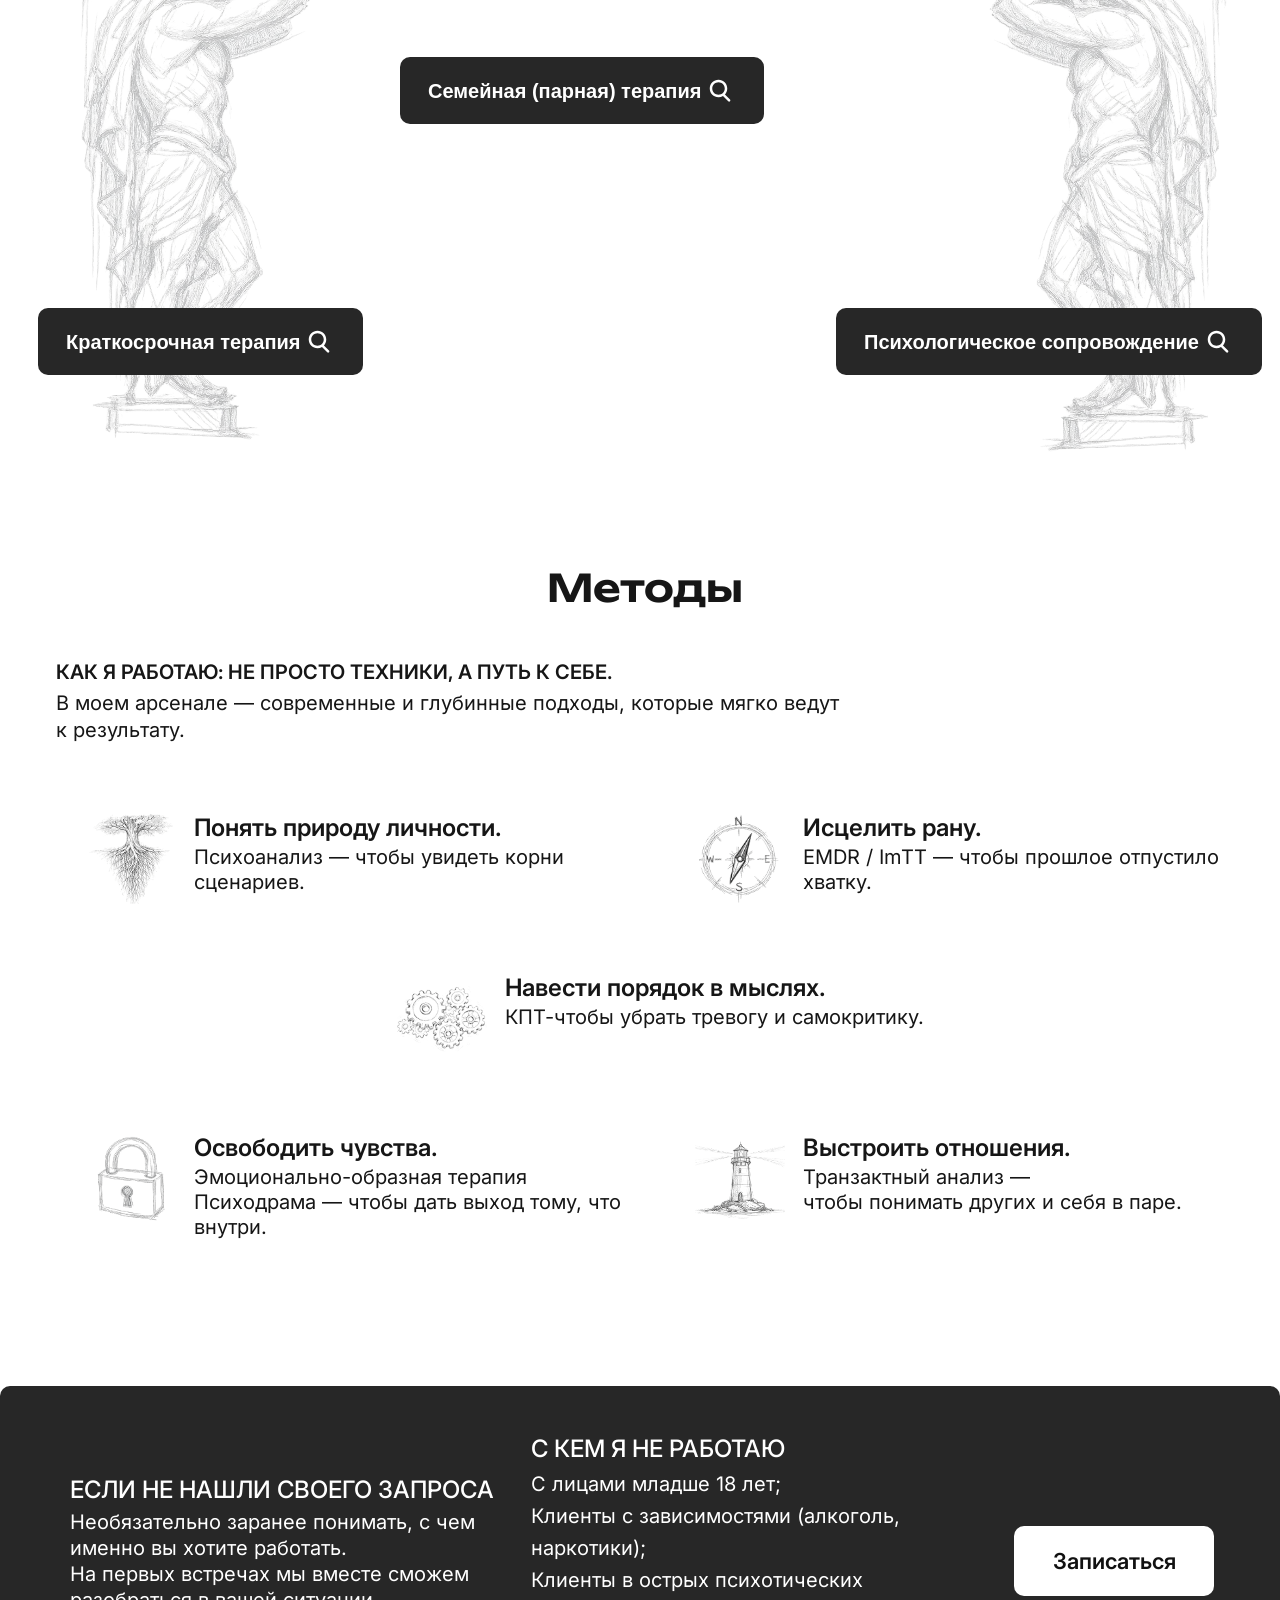
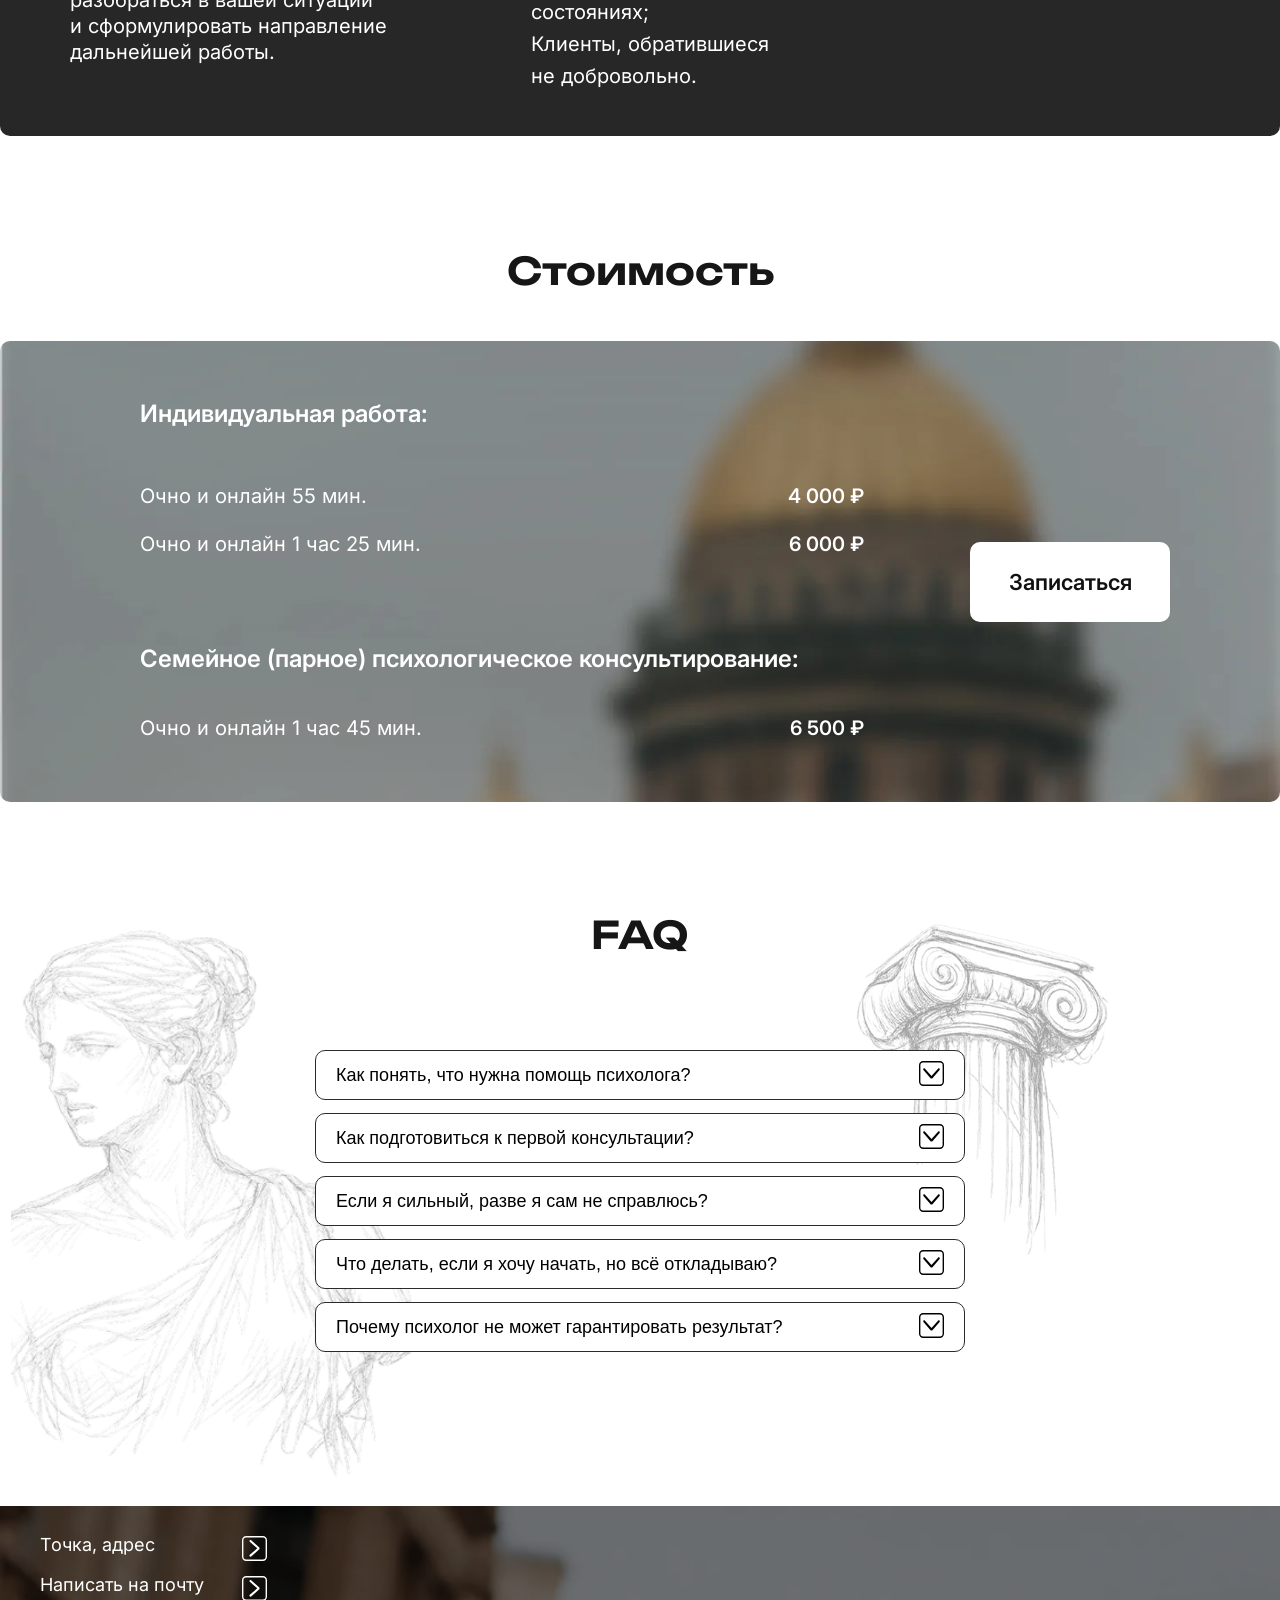
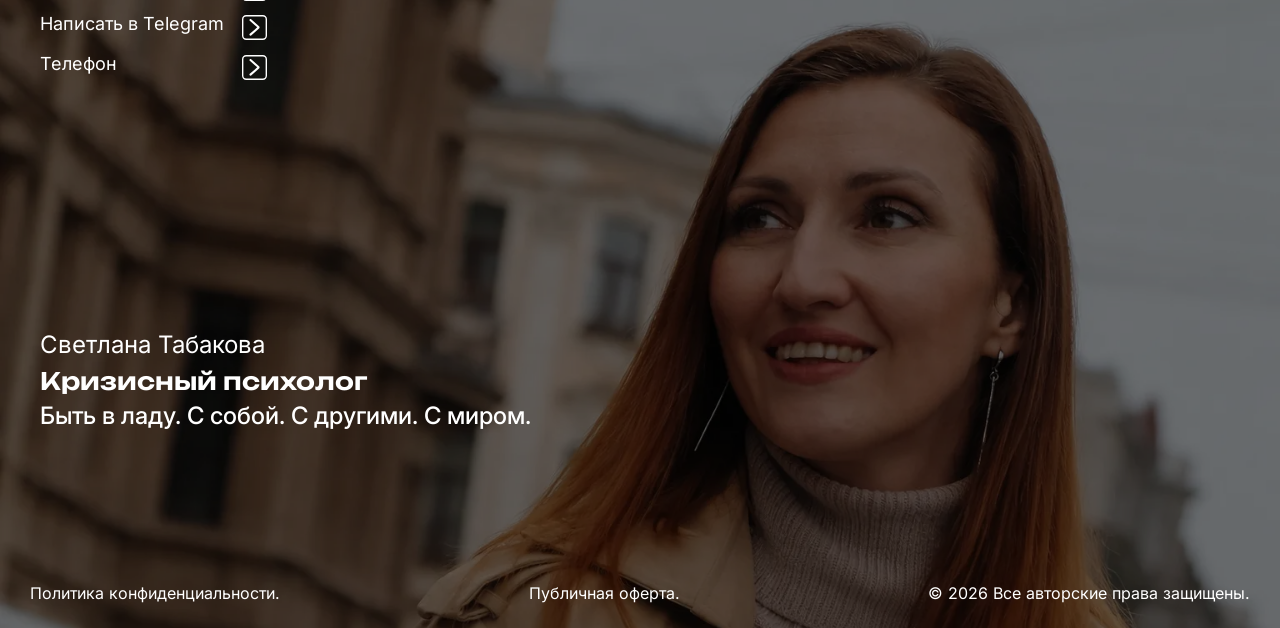
==== commit 68da2a4c: "Update index.html" ====
--- a/index.html
+++ b/index.html
@@ -607,17 +607,6 @@
             <p class="modal__lead">Оставьте данные и я свяжусь с вами в ближайшее время.</p>
    
 <form class="consult-form">
-  <input
-    type="hidden"
-    name="access_key"
-    value="a1376609-b4dd-4e49-8645-e458b9c654b5"
-  />
-
-  <input
-    type="hidden"
-    name="subject"
-    value="Новая заявка с сайта Светланы Табаковой"
-  />
 
   <input
     type="checkbox"
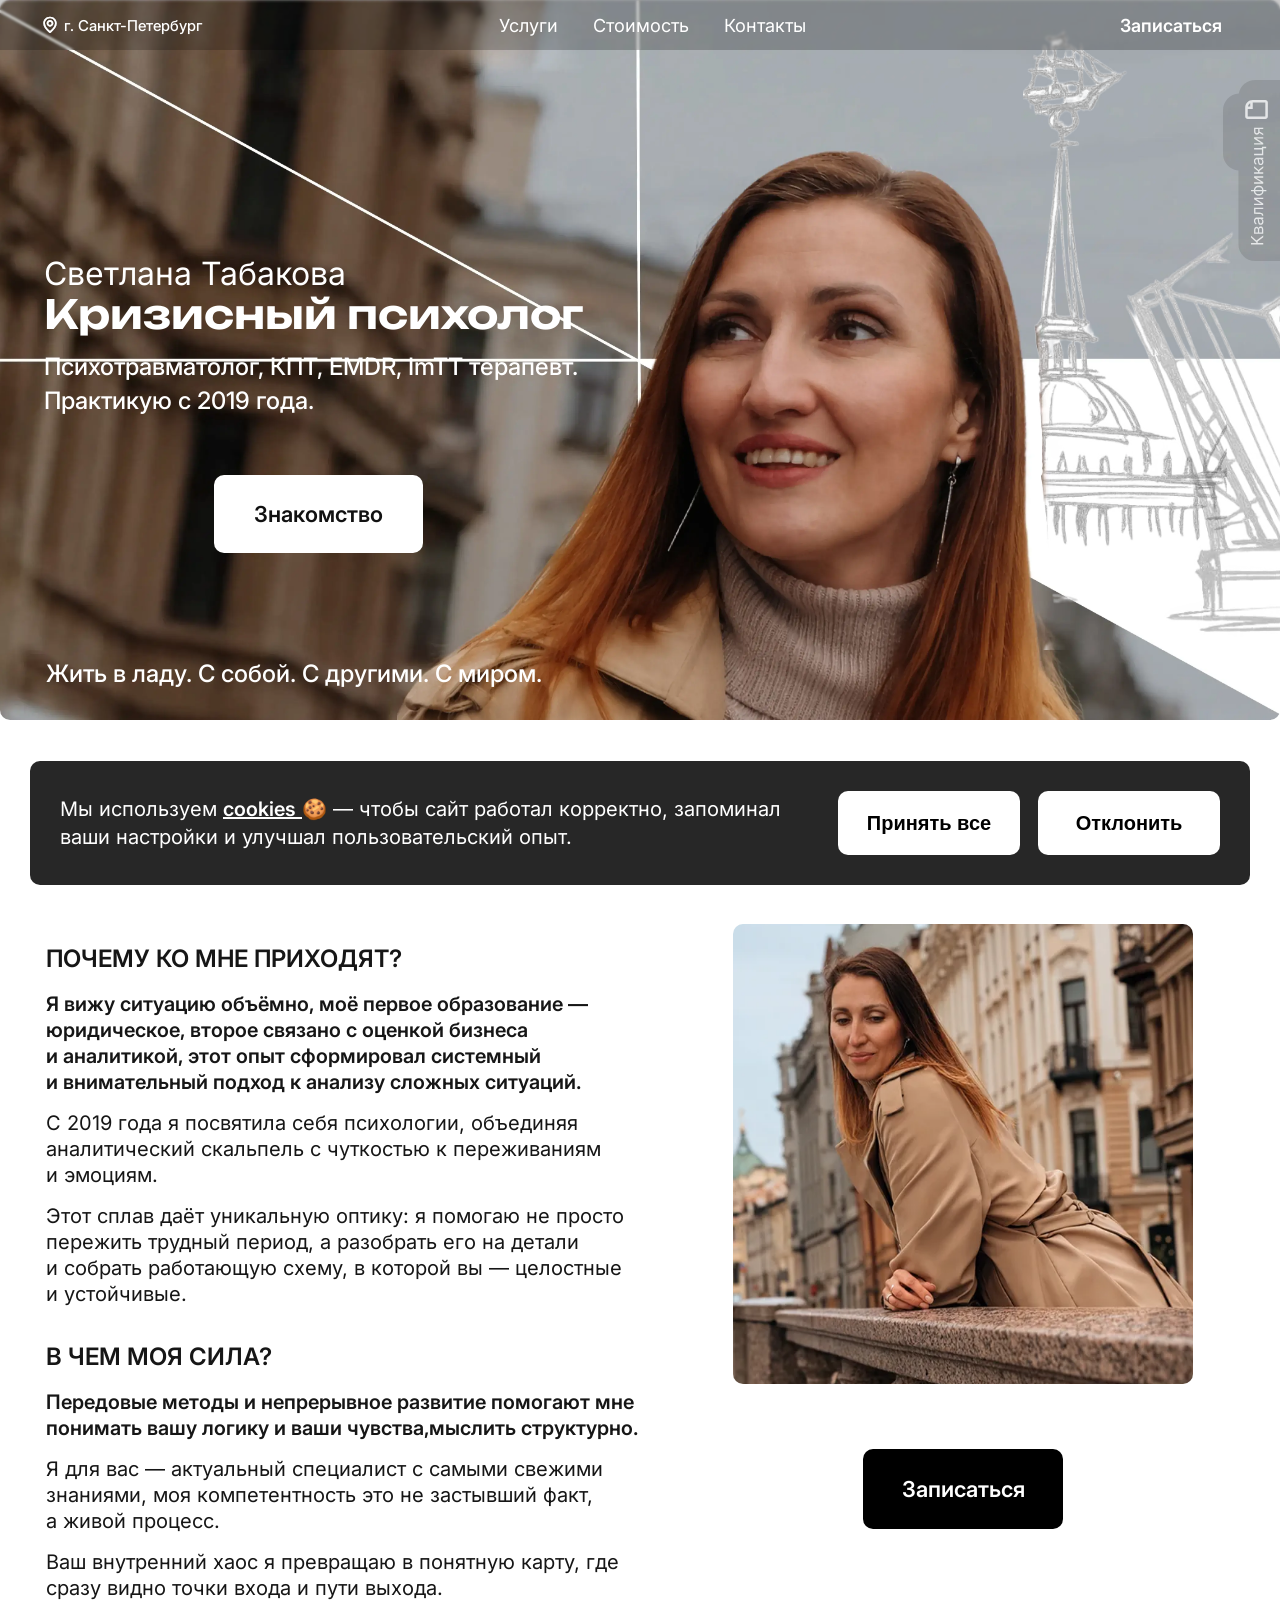
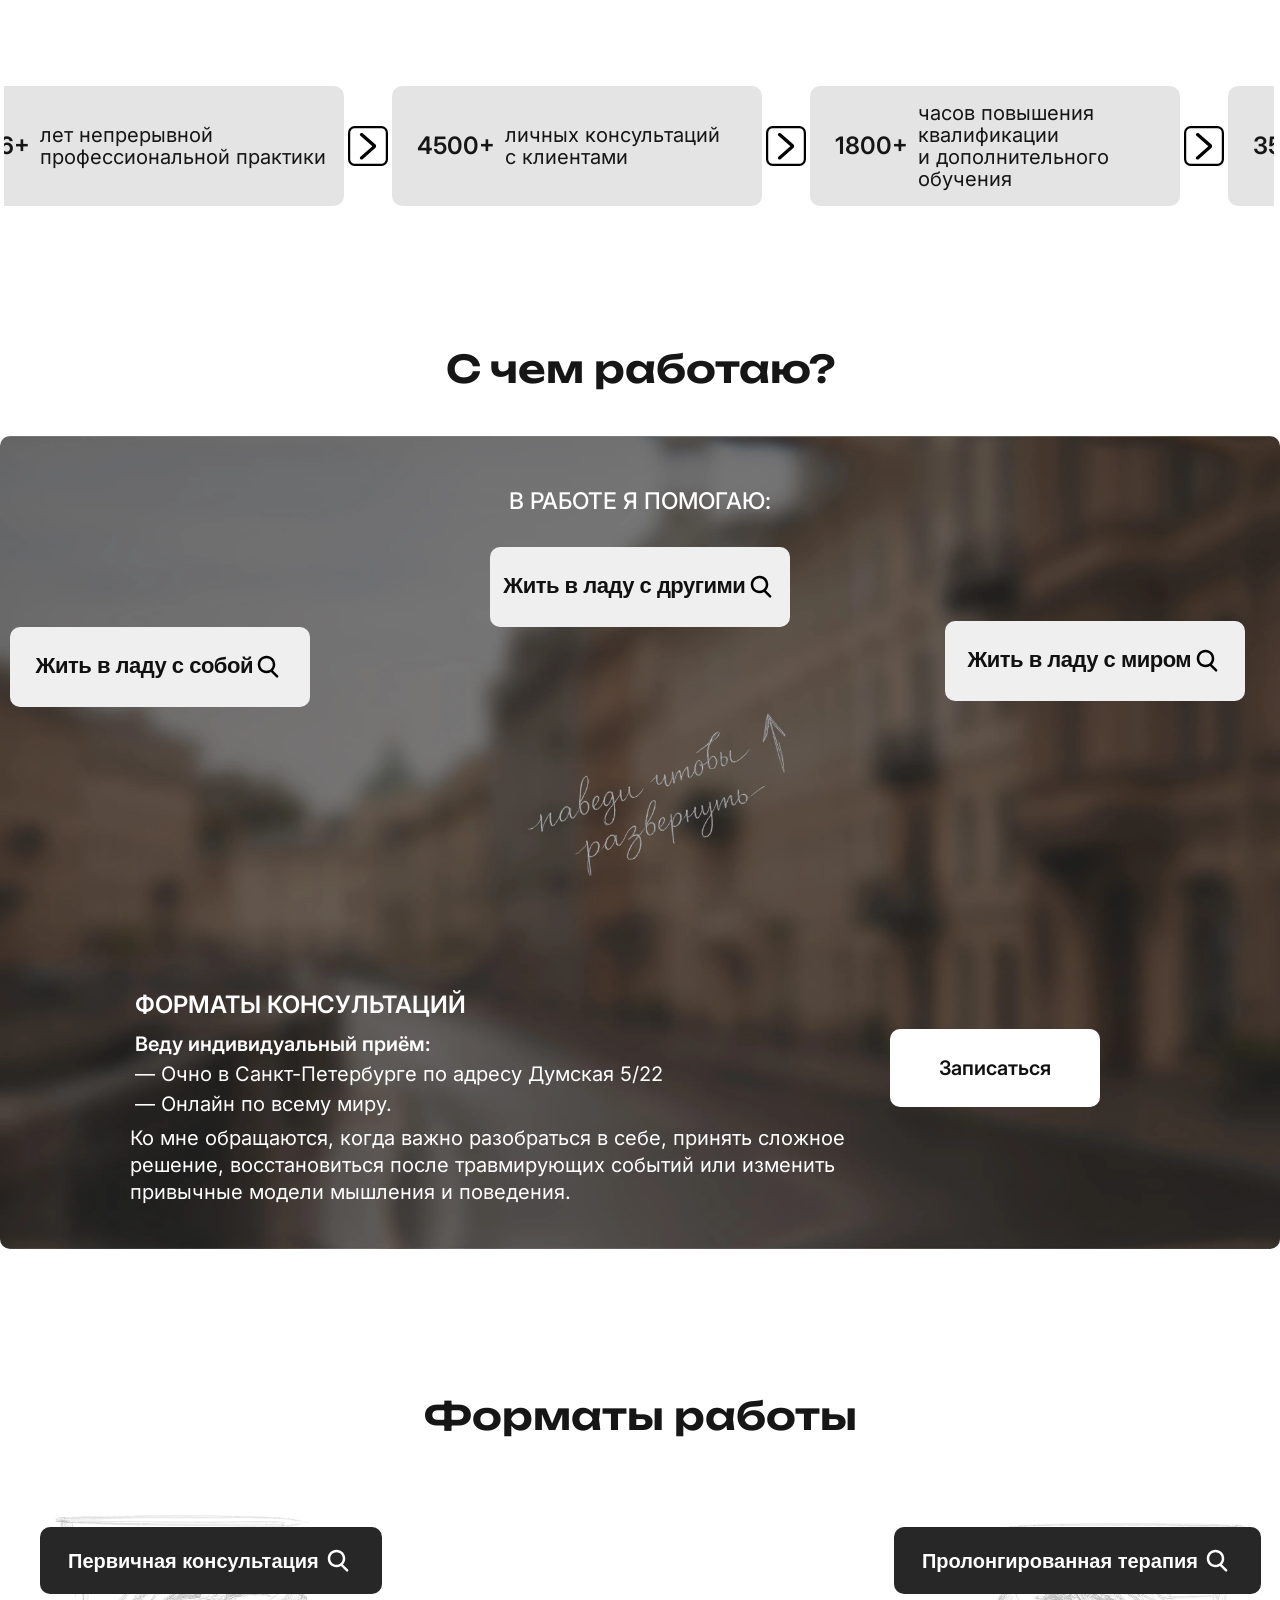
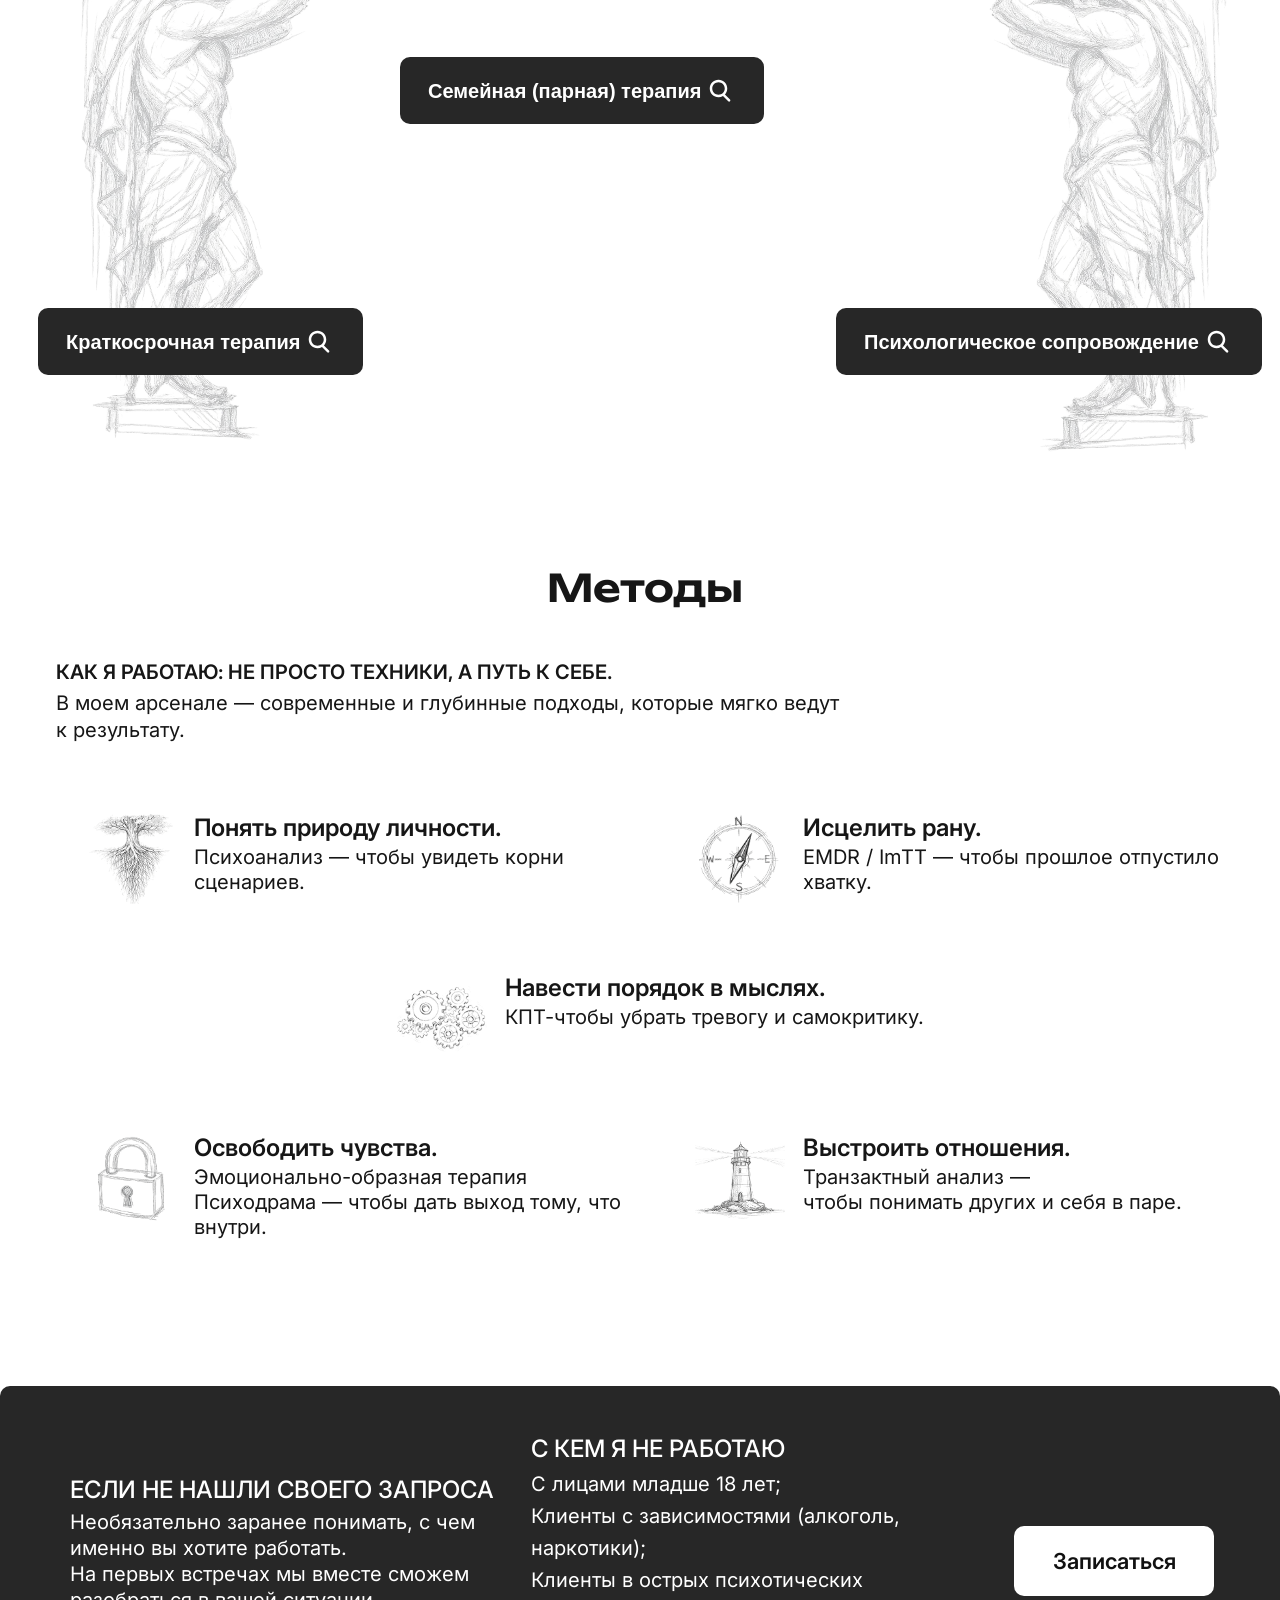
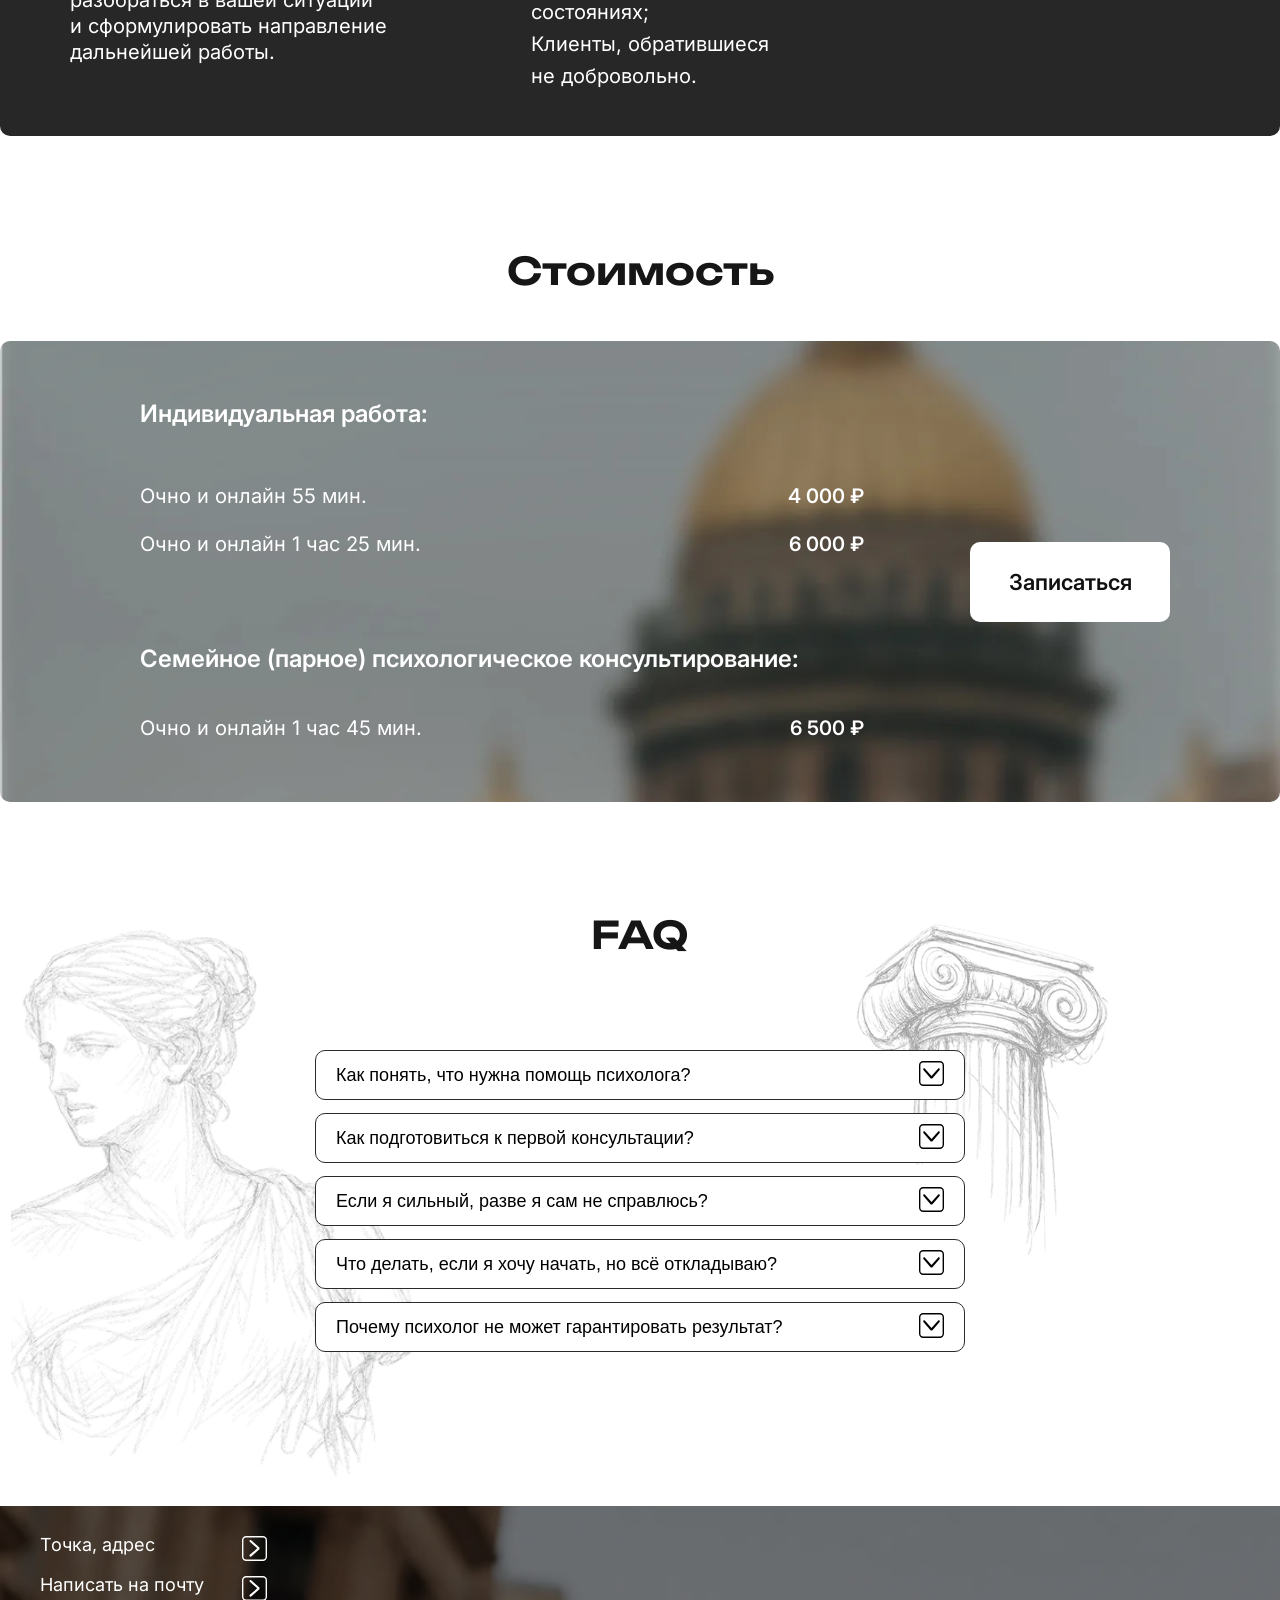
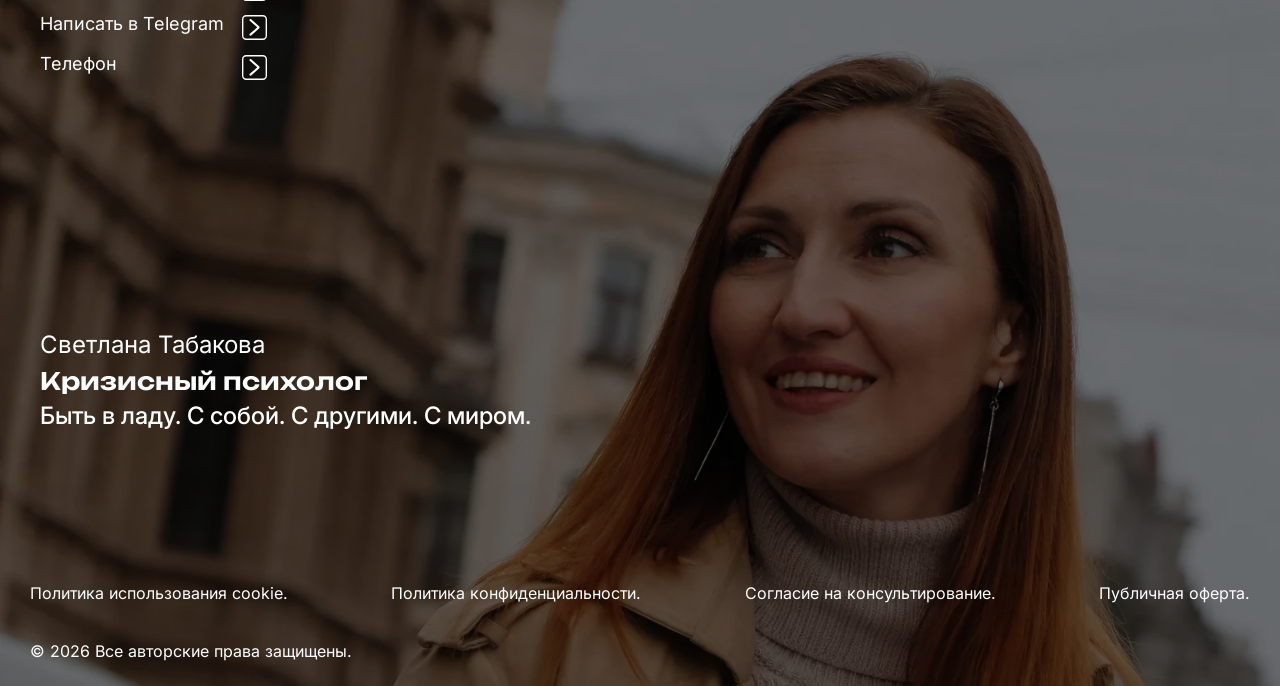
==== commit 89f2a897: "Update index.html Update footer legal documents" ====
--- a/index.html
+++ b/index.html
@@ -518,13 +518,15 @@
                 <p class="footer__motto">Быть в ладу. С собой. С другими. С миром.</p>
             </div>
 
-            <div class="footer__legal">
-                <span><a href="source/Politika_konfidentsialnosti_2026.pdf" class="doc-link">Политика
-                        конфиденциальности.</a></span>
-                <span><a href="source/Publichnaya_oferta_2026.pdf" class="doc-link">Публичная
-                        оферта.</a></span>
-                <span>© 2026 Все авторские права защищены.</span>
-            </div>
+
+<div class="footer__legal">
+    <span><a href="source/Politika_cookie_092026.pdf" class="doc-link">Политика использования cookie.</a></span>
+    <span><a href="source/Politika_konfidentsialnosti_092026.pdf" class="doc-link">Политика конфиденциальности.</a></span>
+    <span><a href="source/Soglasie_na_konsultirovanie_092026.pdf" class="doc-link">Согласие на консультирование.</a></span>
+    <span><a href="source/Publichnaya_oferta_092026.pdf" class="doc-link">Публичная оферта.</a></span>
+    <span>© 2026 Все авторские права защищены.</span>
+</div>
+
         </footer>
     </main>
 
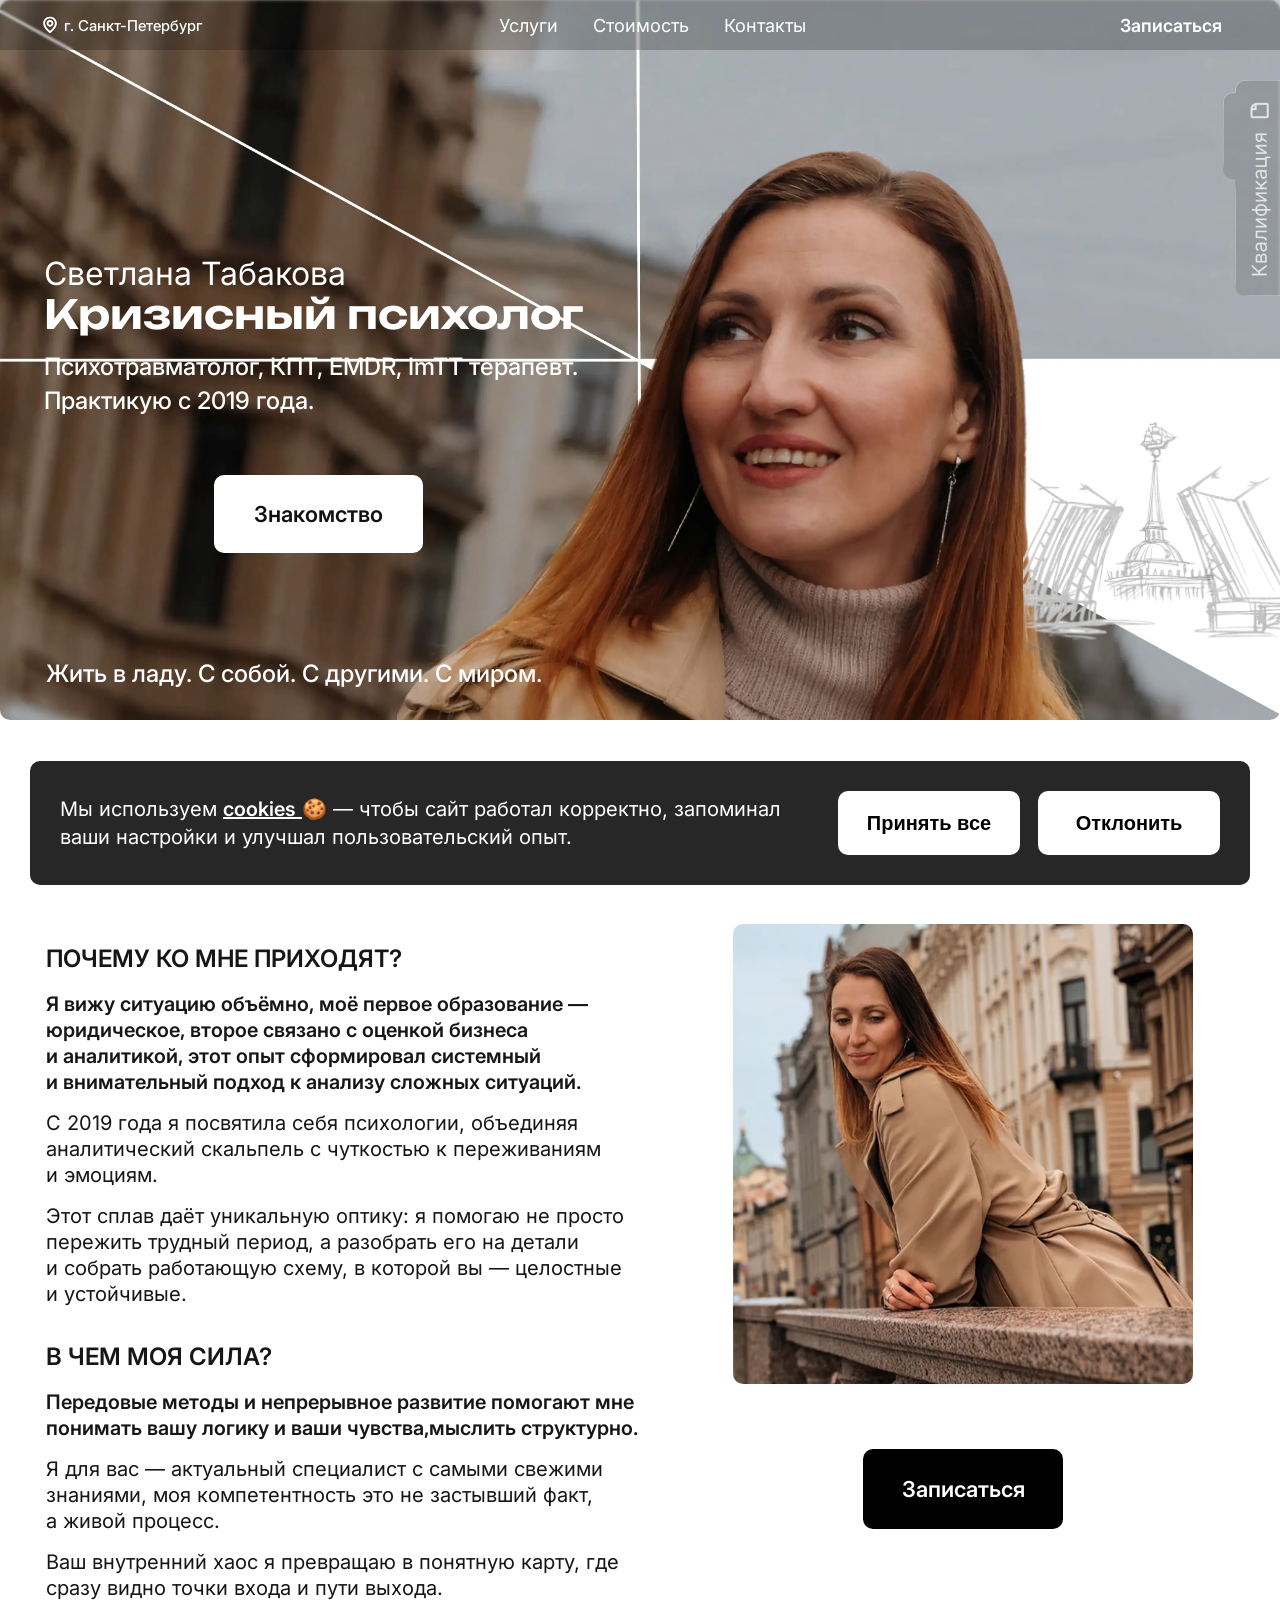
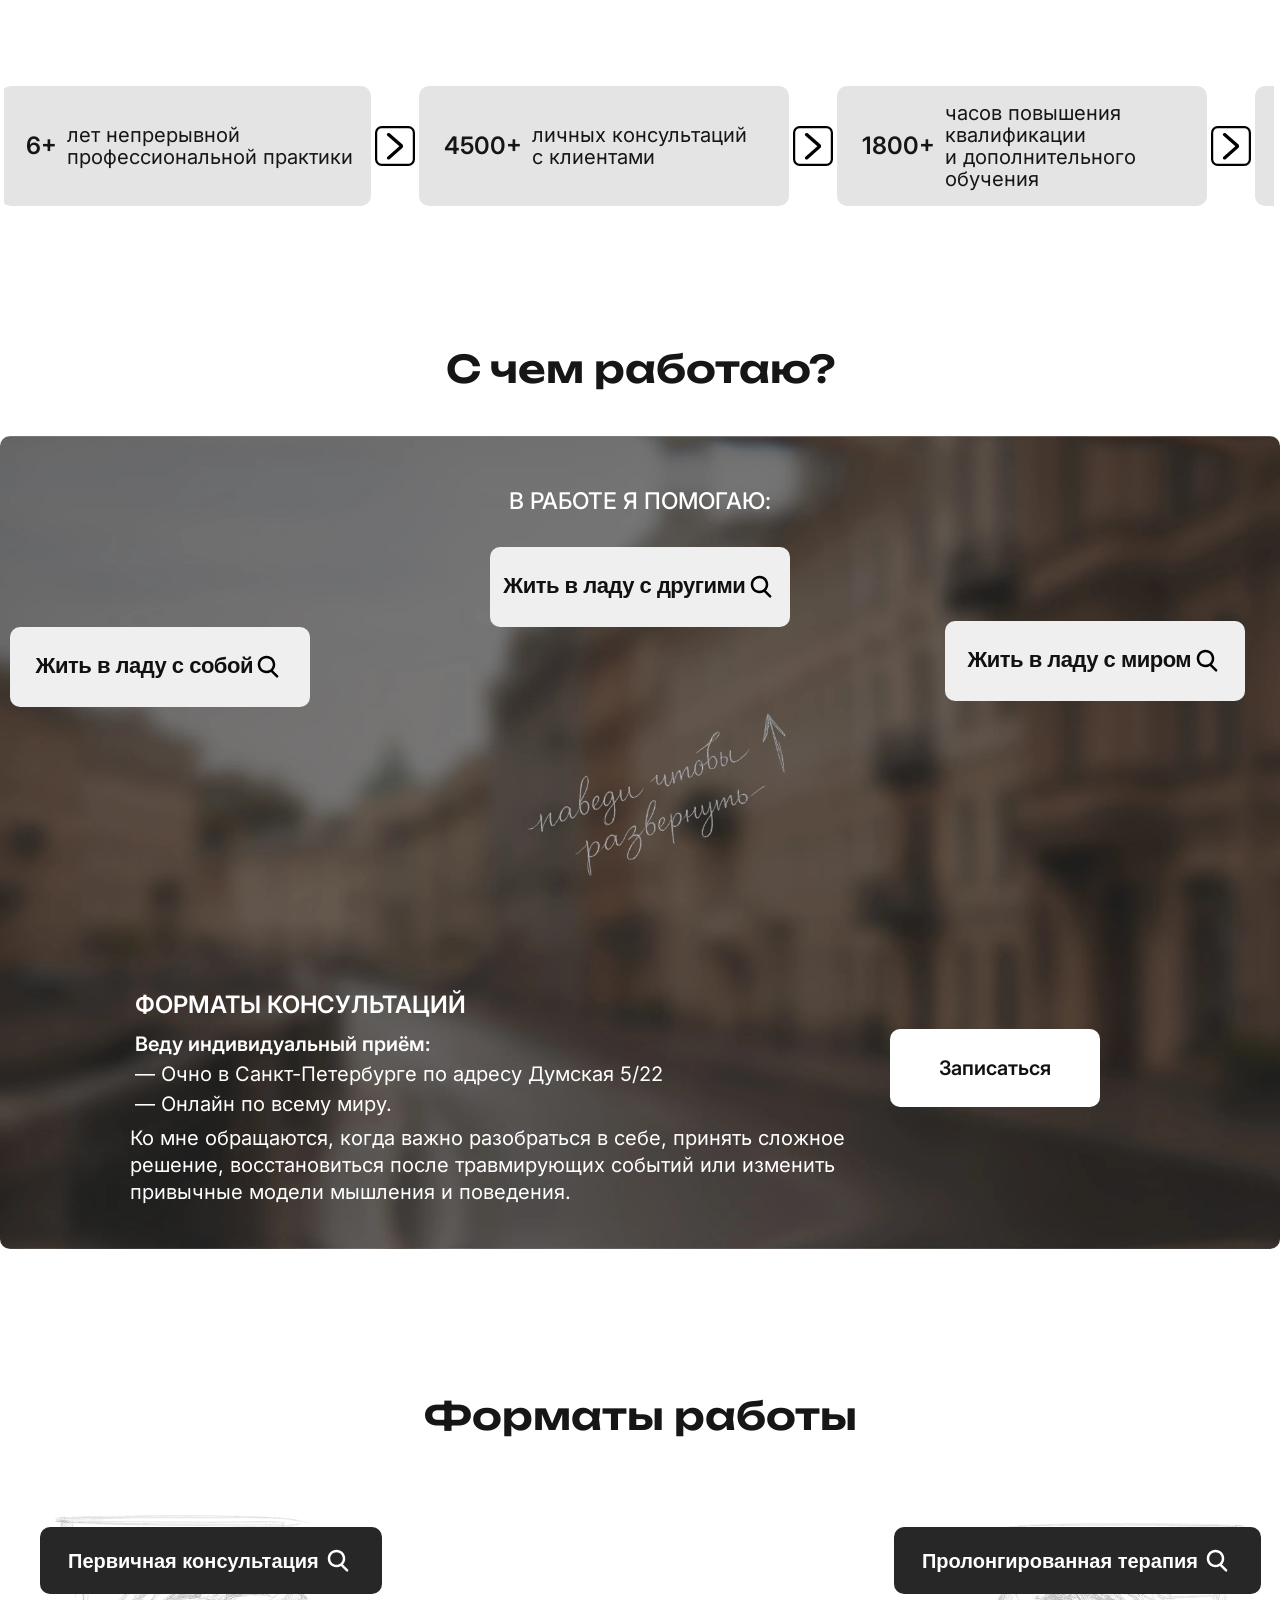
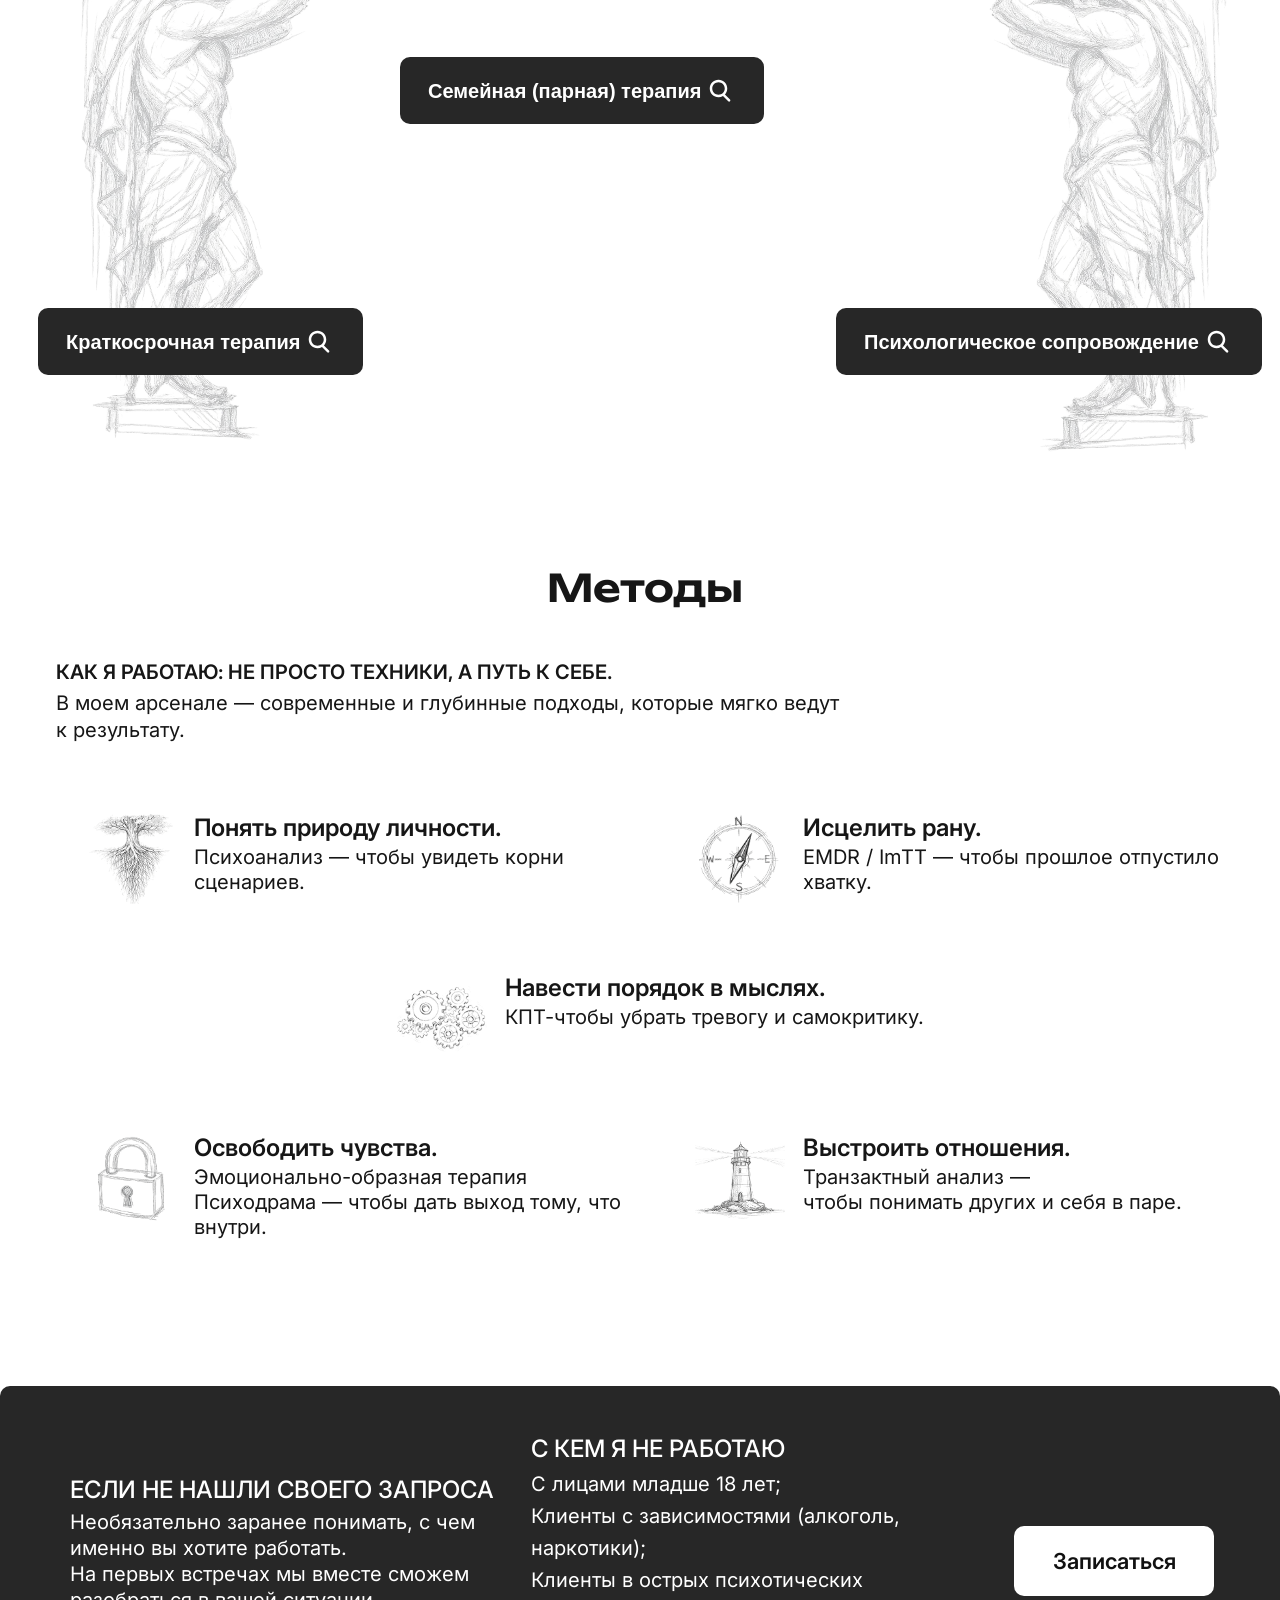
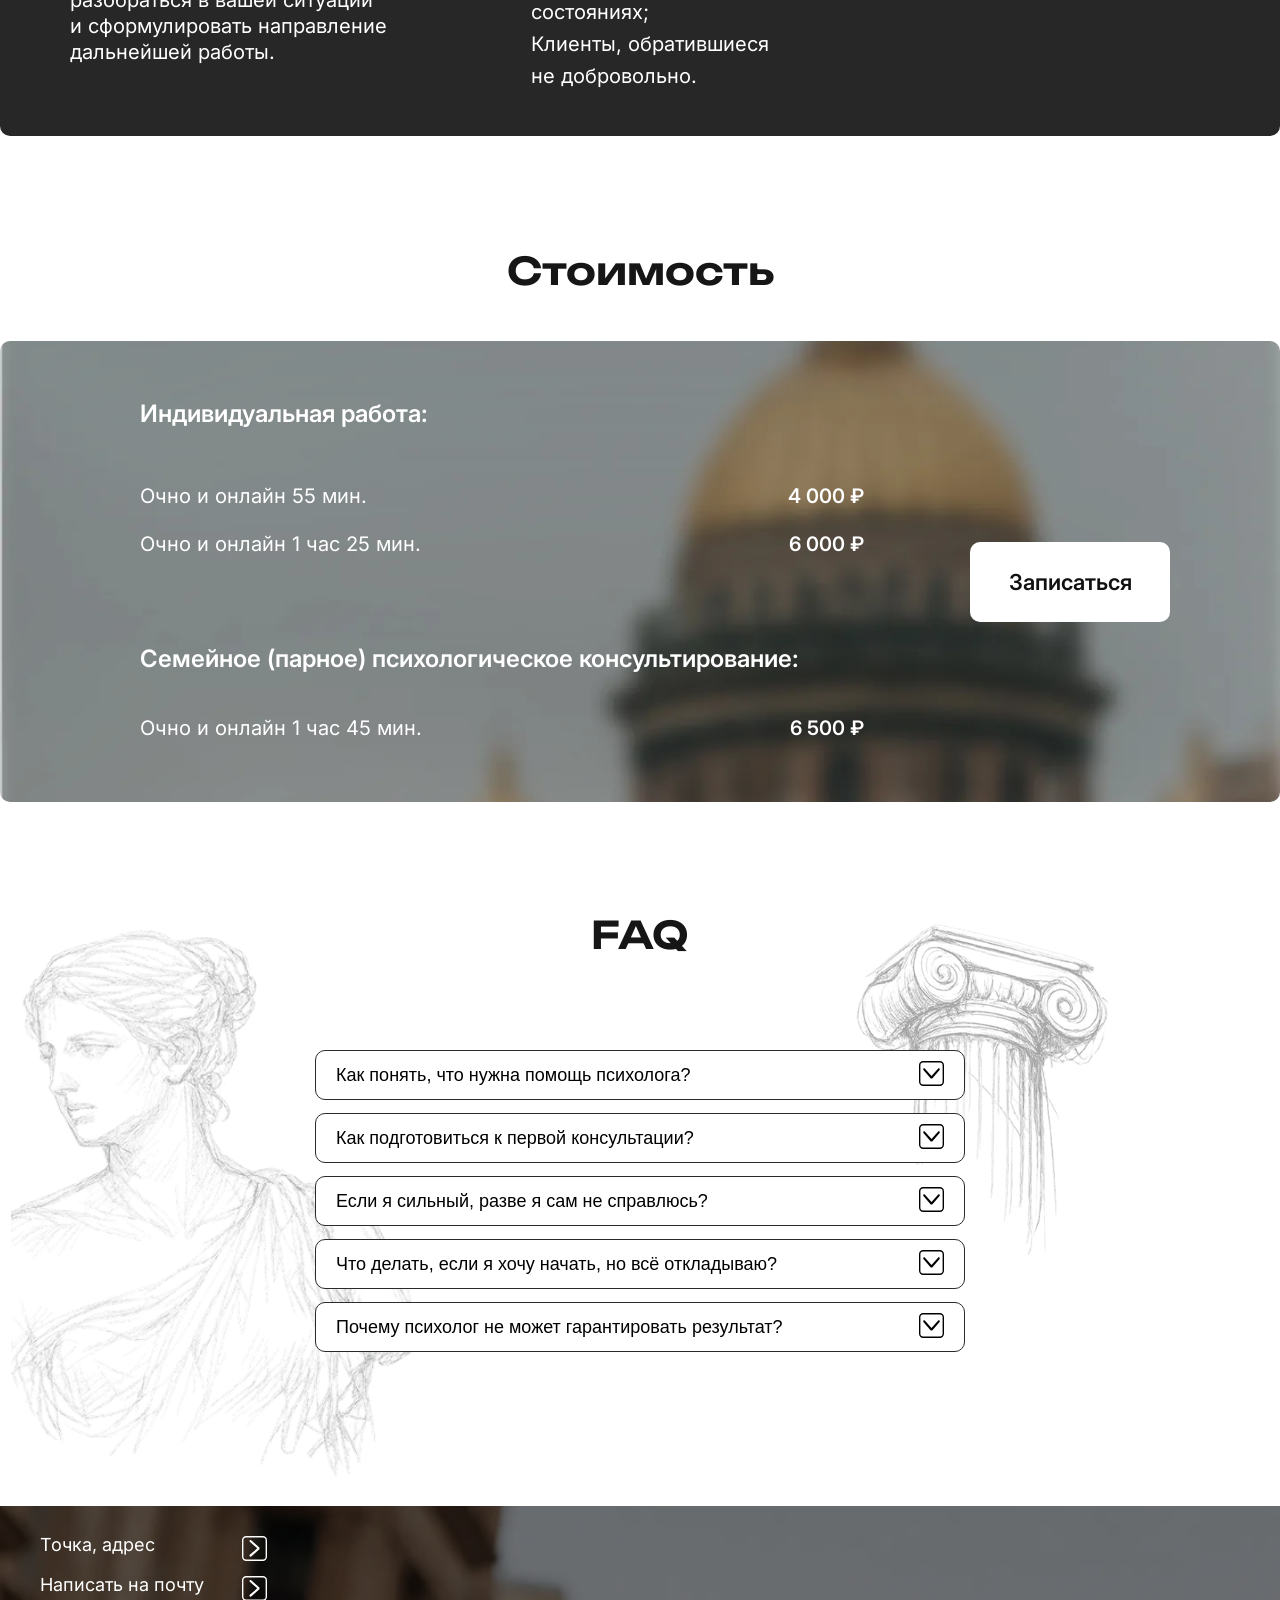
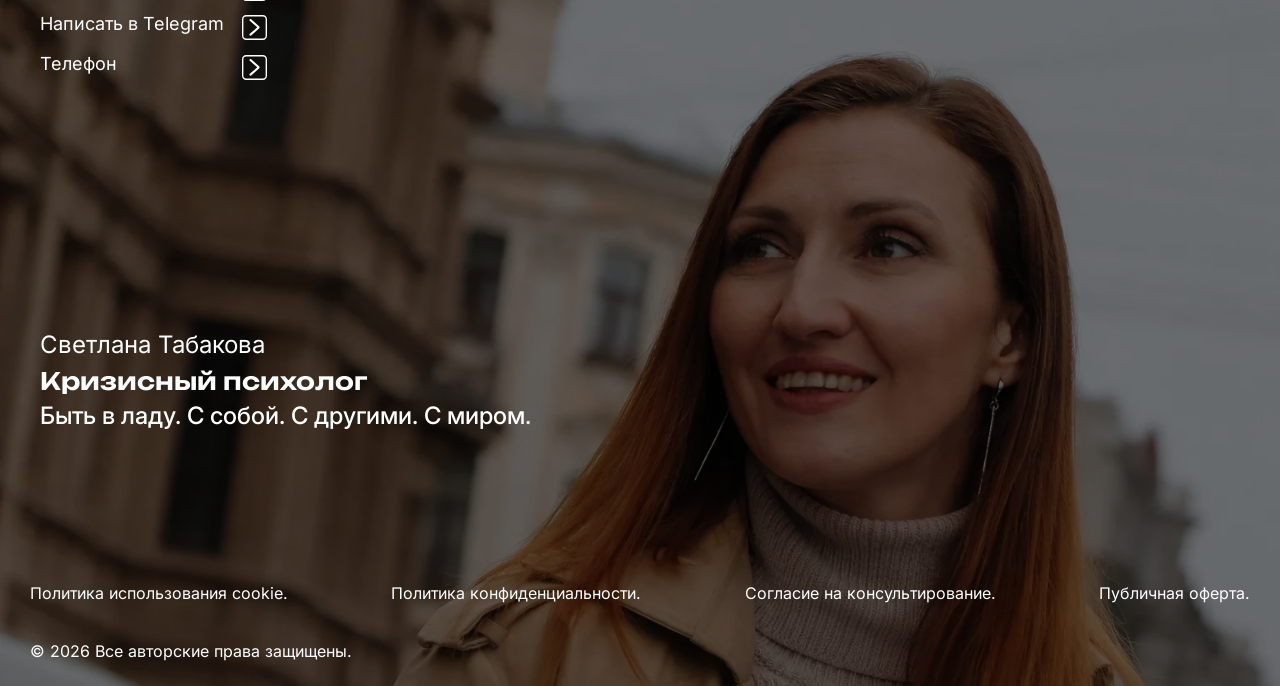
==== commit fcd6d6cf: "Update index.html Update consent form document links" ====
--- a/index.html
+++ b/index.html
@@ -661,7 +661,7 @@
     <span class="consent-text">
       Я согласен с
       <a
-        href="source/Politika_konfidentsialnosti_2026.pdf"
+        href="source/Politika_konfidentsialnosti_092026.pdf"
         class="doc-link"
         target="_blank"
         rel="noopener"
@@ -680,7 +680,7 @@
     <span class="consent-text">
       Я принимаю условия
       <a
-        href="source/Publichnaya_oferta_2026.pdf"
+        href="source/Publichnaya_oferta_092026.pdf"
         class="doc-link"
         target="_blank"
         rel="noopener"
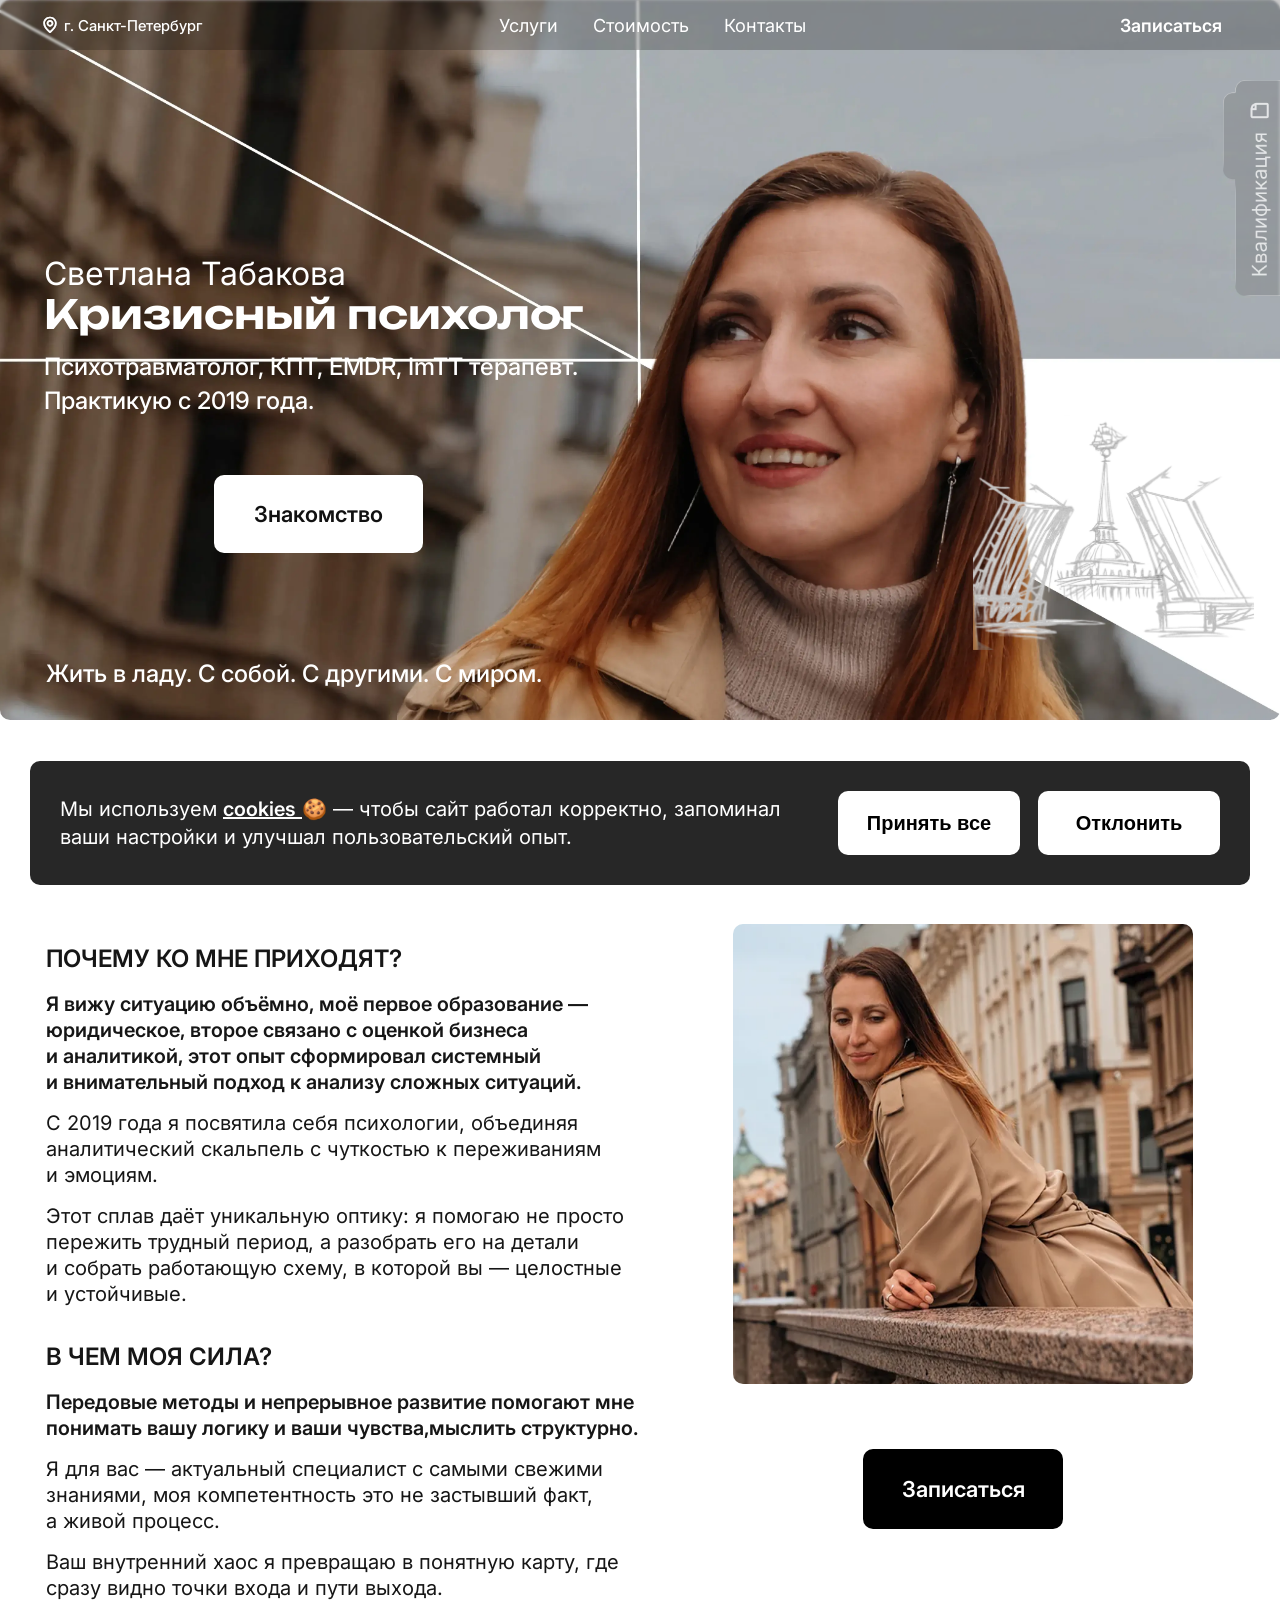
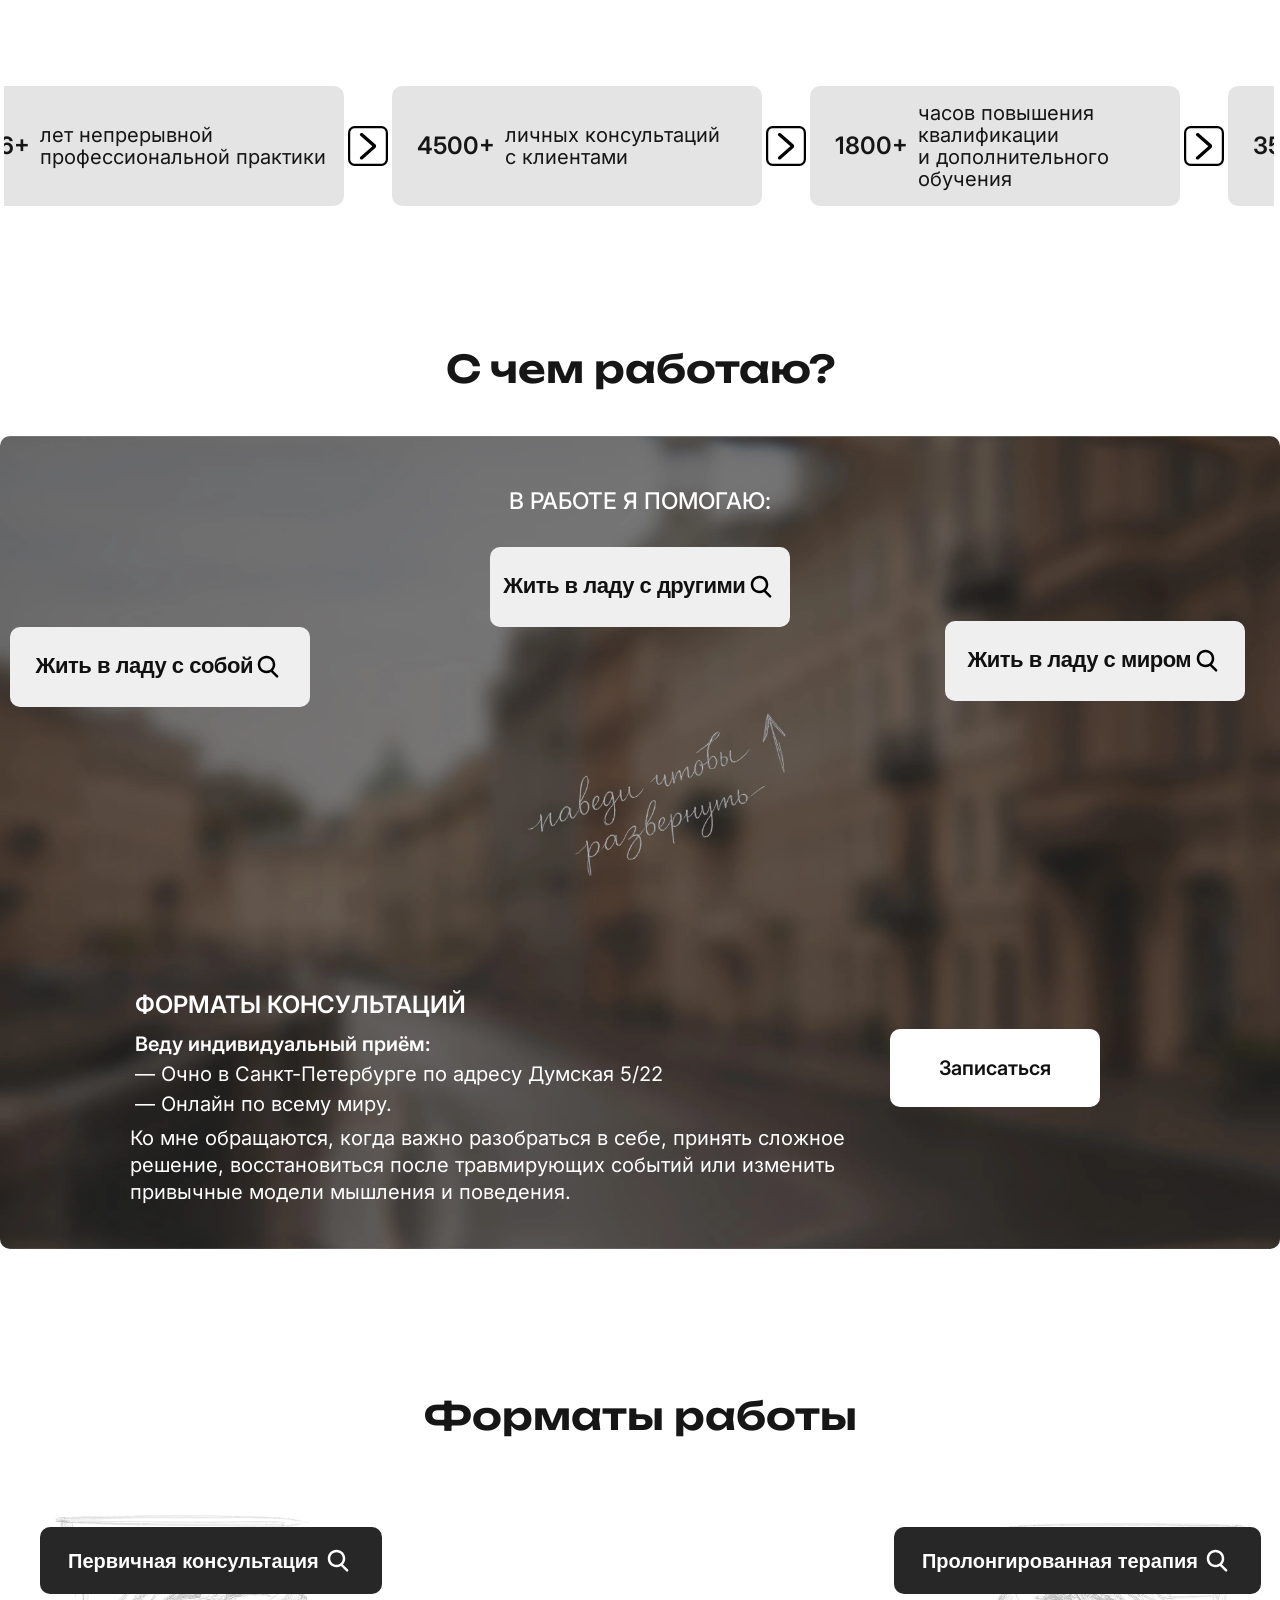
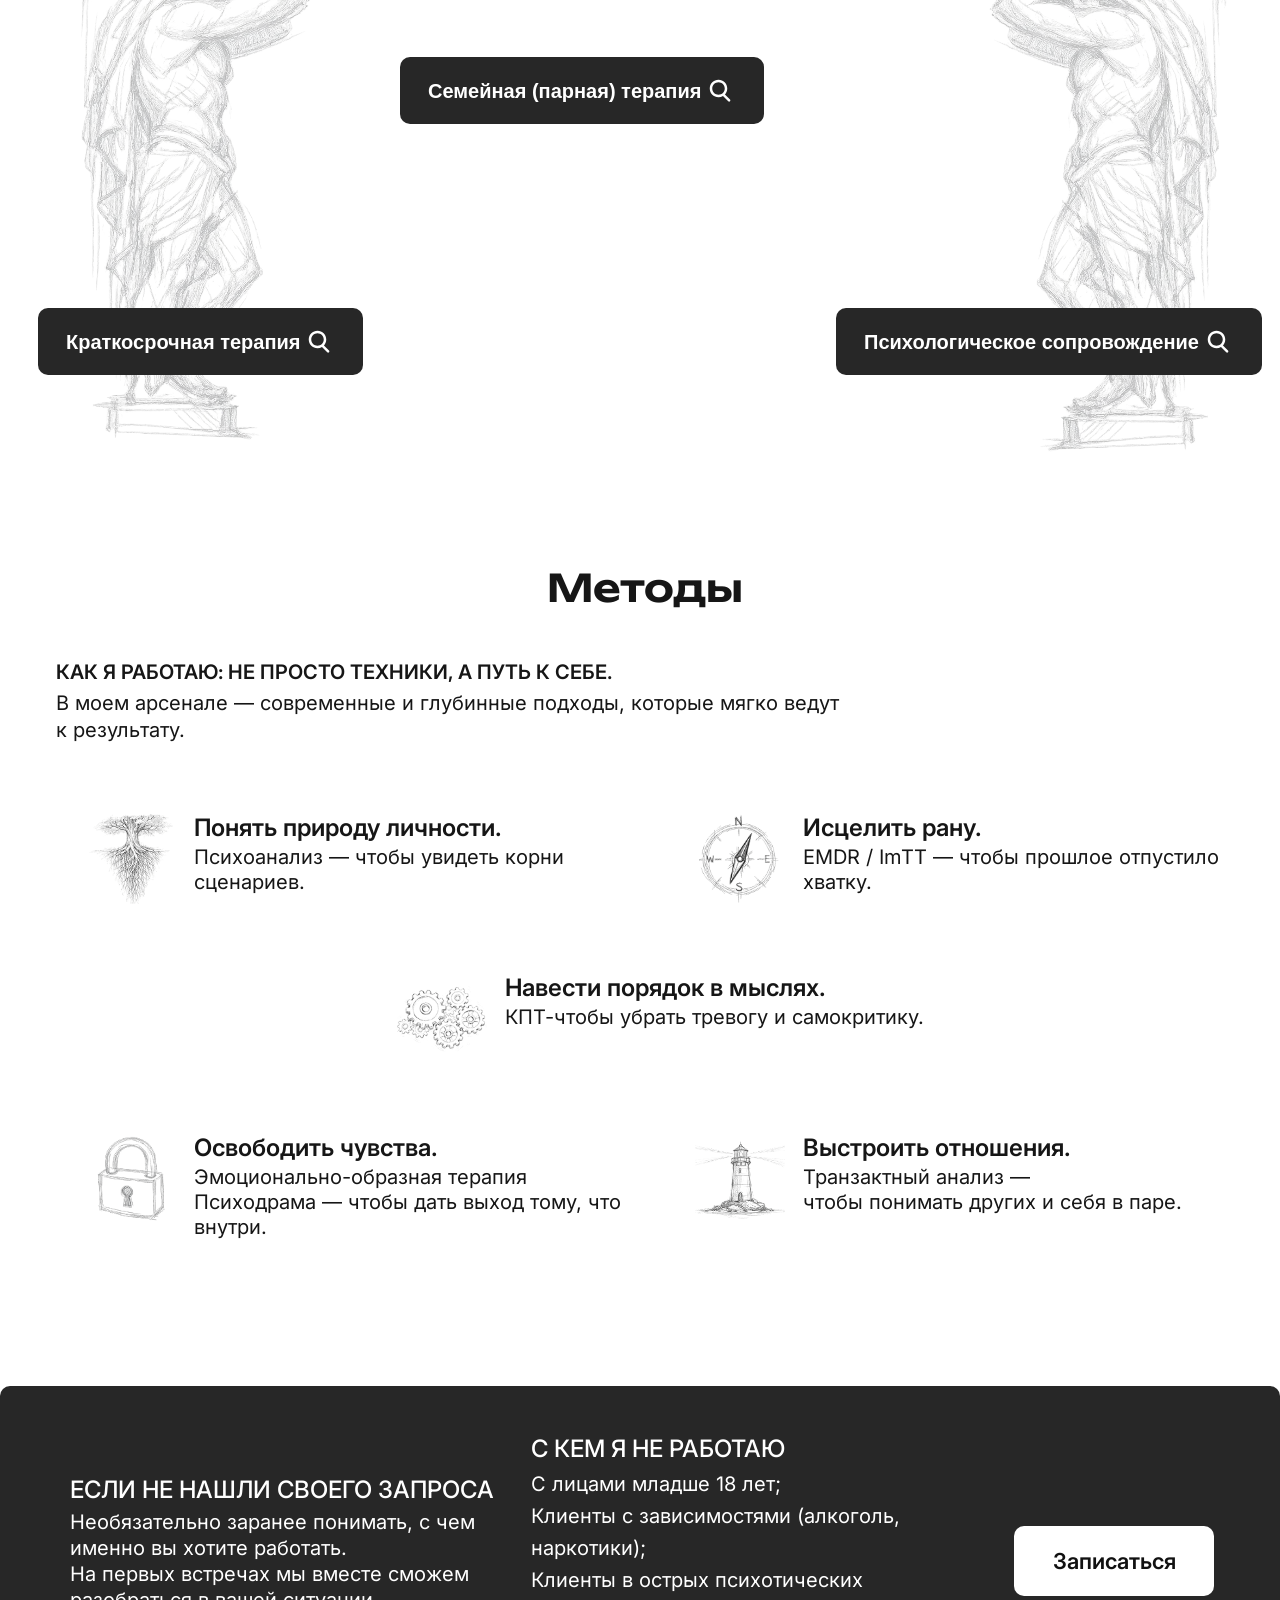
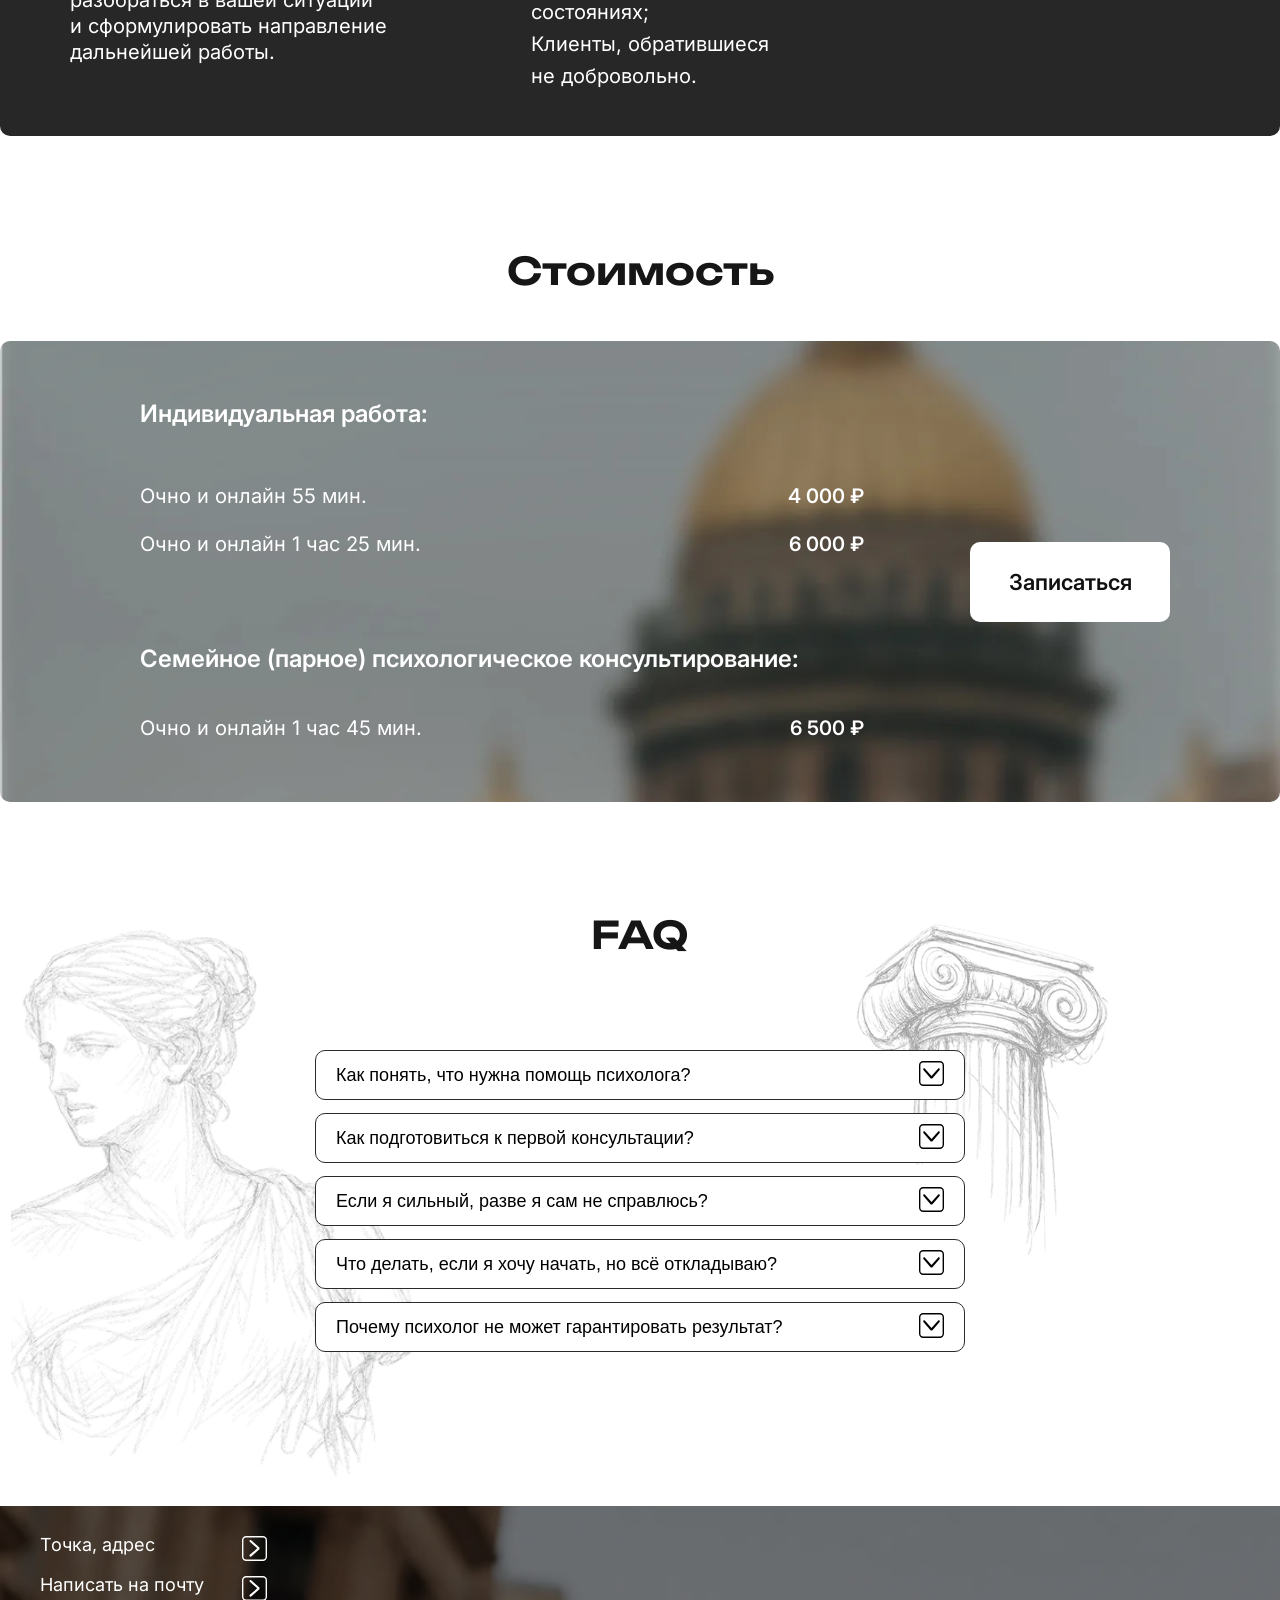
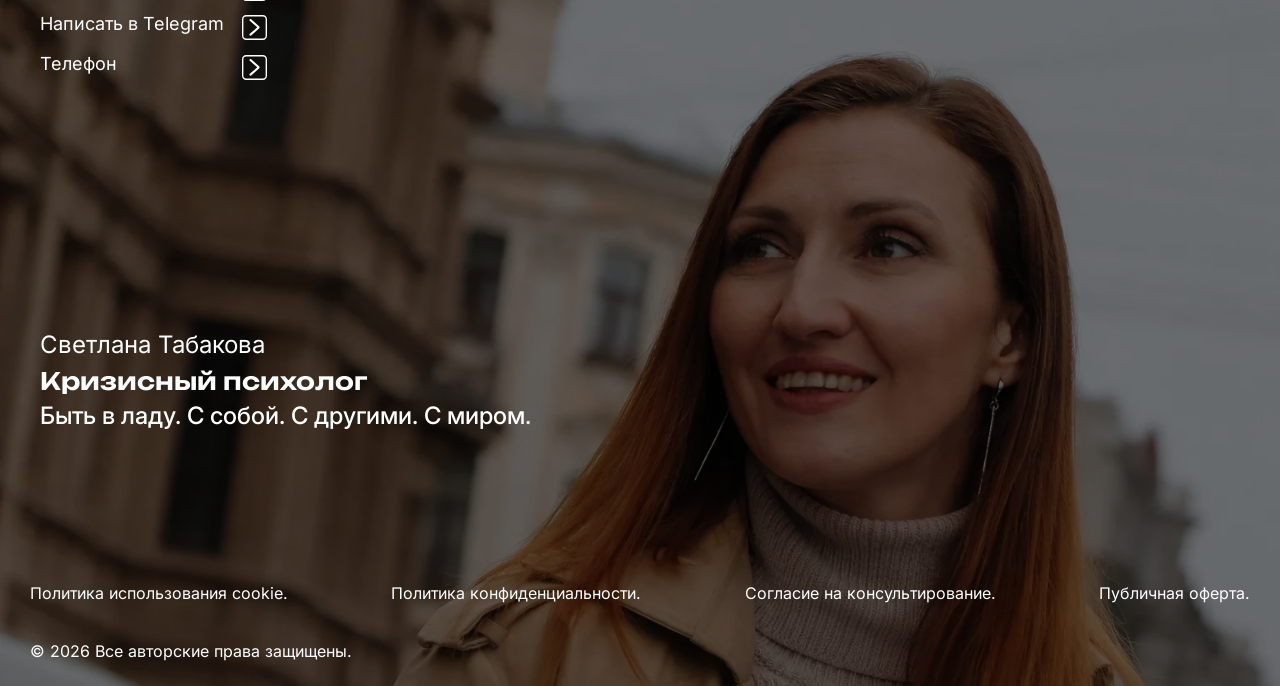
==== commit 19c69d44: "Update index.html Update cookie policy link" ====
--- a/index.html
+++ b/index.html
@@ -739,7 +739,7 @@
 <div class="cookie-consent" id="cookie-consent">
   <p class="cookie-consent__text">
     Мы используем
-    <a href="source/Politika_konfidentsialnosti_2026.pdf" target="_blank" class="cookie-consent__link">
+    <a href="source/Politika_cookie_092026.pdf" target="_blank" class="cookie-consent__link">
       <b>cookies</b>
     </a>
     🍪 — чтобы сайт работал корректно, запоминал ваши настройки и улучшал пользовательский опыт.
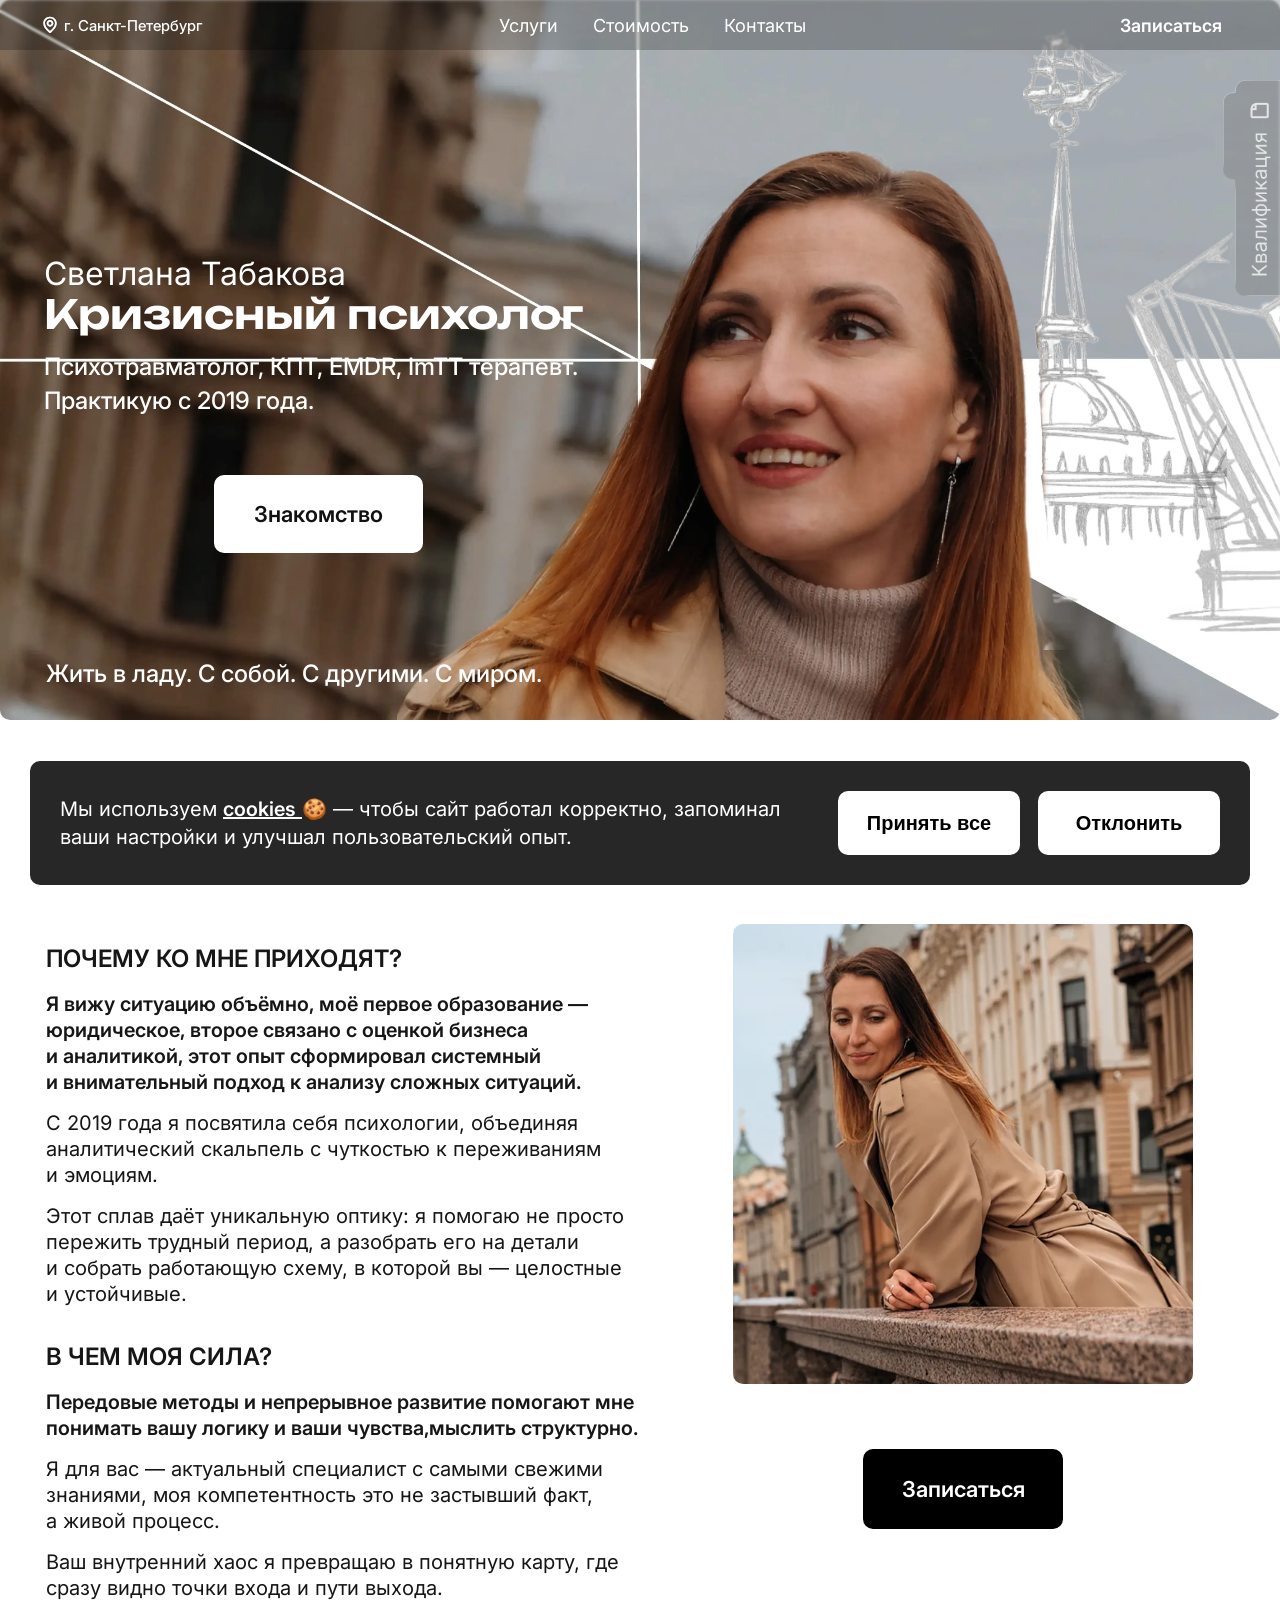
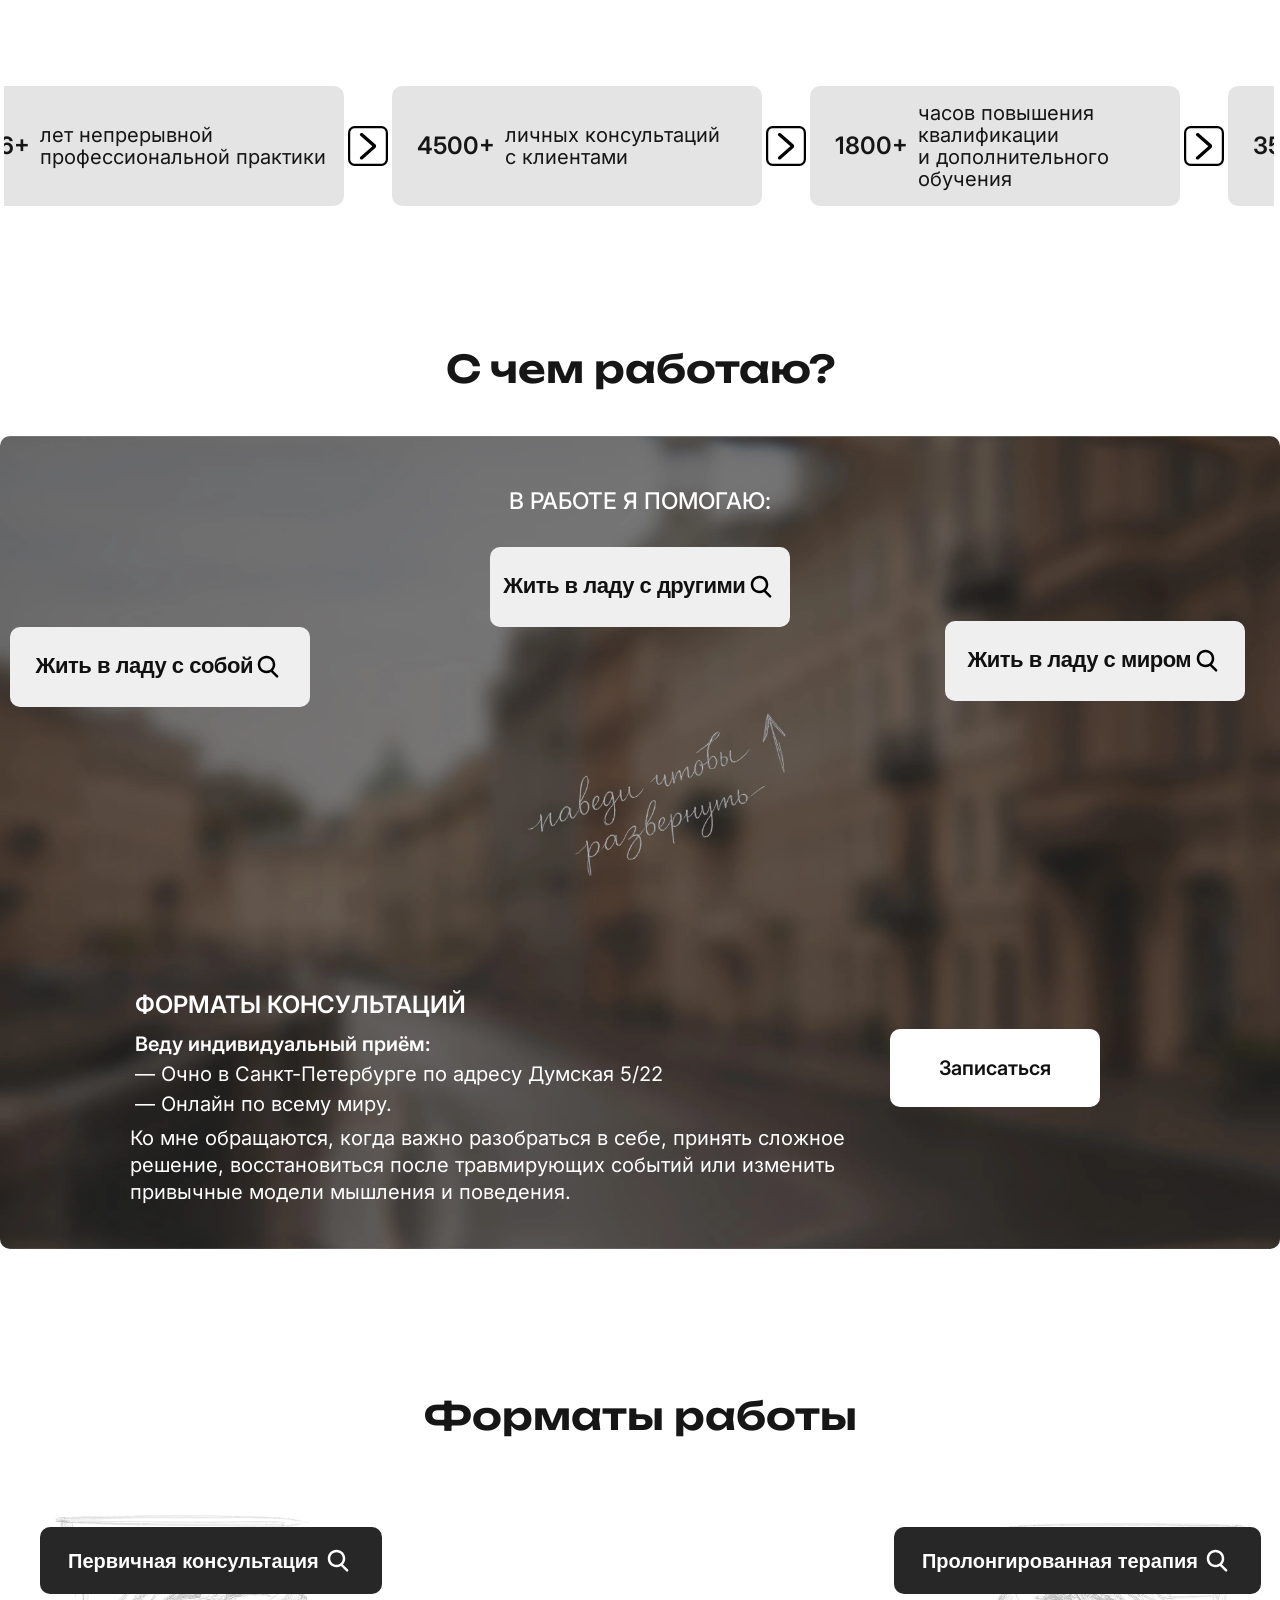
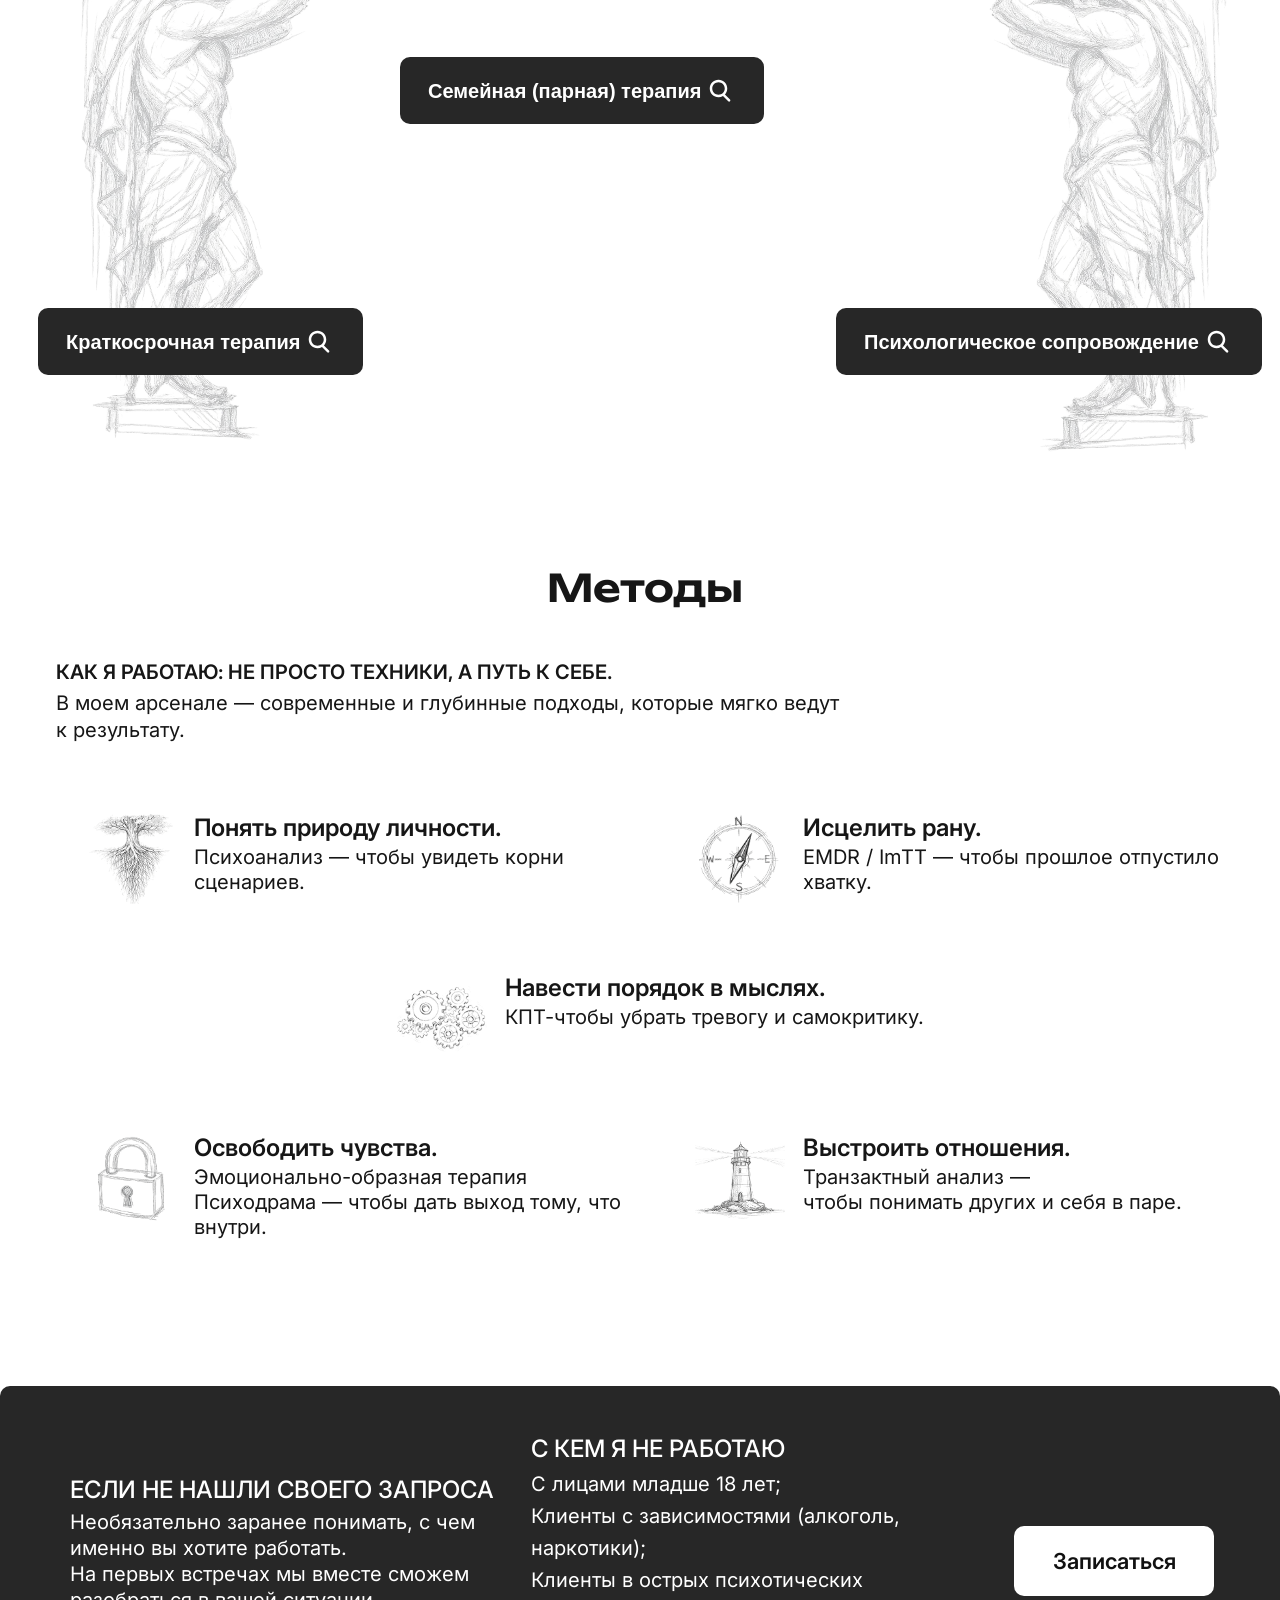
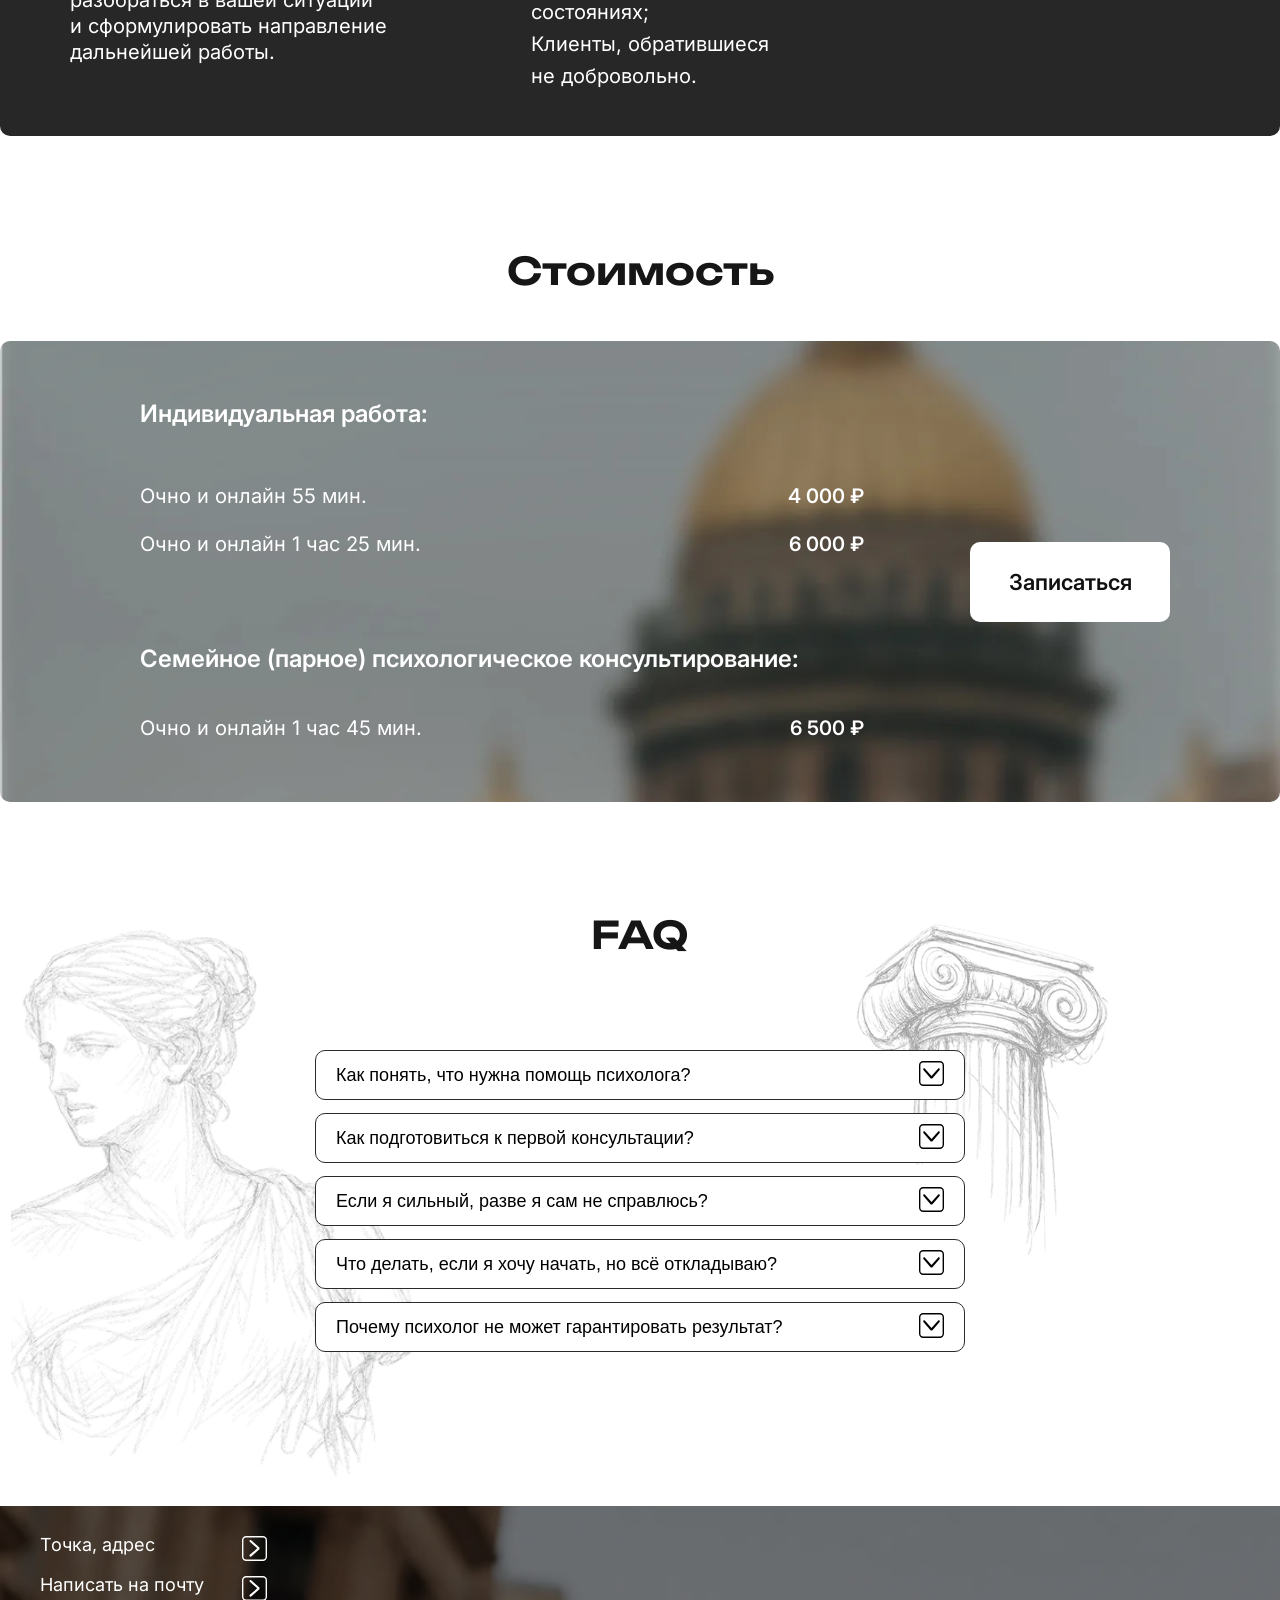
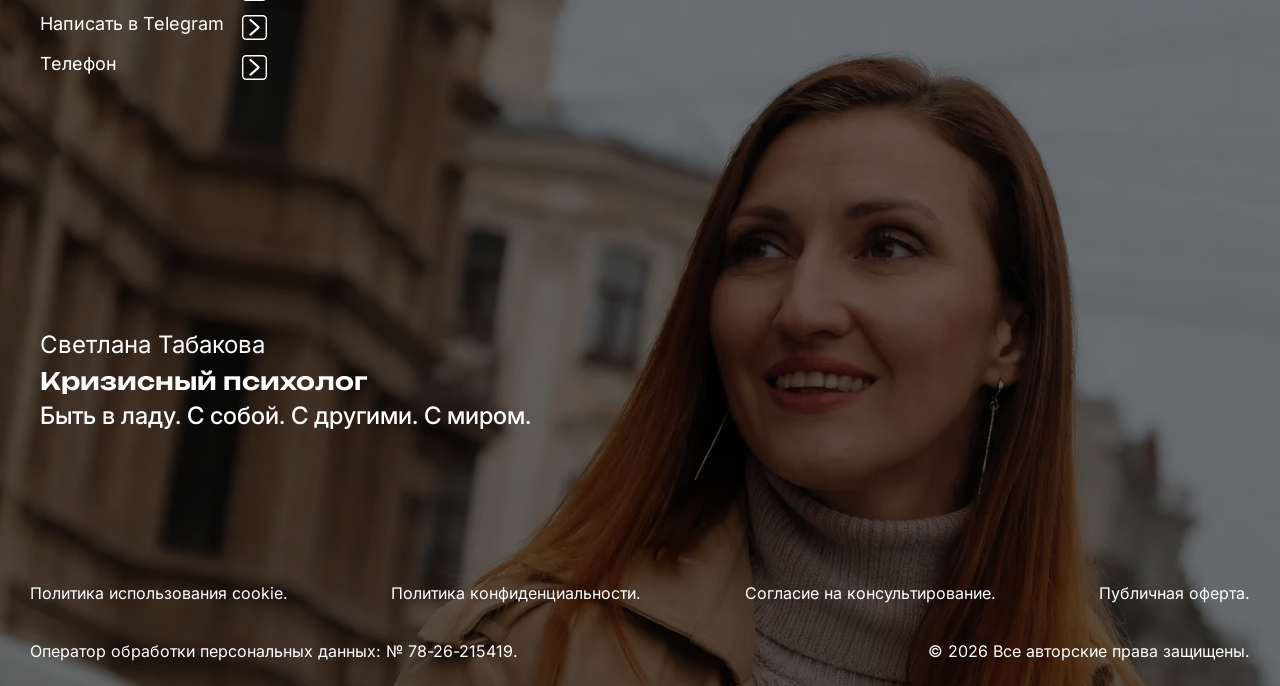
==== commit fd0b3fbd: "Update index.html Add personal data operator information" ====
--- a/index.html
+++ b/index.html
@@ -524,6 +524,7 @@
     <span><a href="source/Politika_konfidentsialnosti_092026.pdf" class="doc-link">Политика конфиденциальности.</a></span>
     <span><a href="source/Soglasie_na_konsultirovanie_092026.pdf" class="doc-link">Согласие на консультирование.</a></span>
     <span><a href="source/Publichnaya_oferta_092026.pdf" class="doc-link">Публичная оферта.</a></span>
+    <span>Оператор обработки персональных данных: № 78-26-215419.</span>
     <span>© 2026 Все авторские права защищены.</span>
 </div>
 
